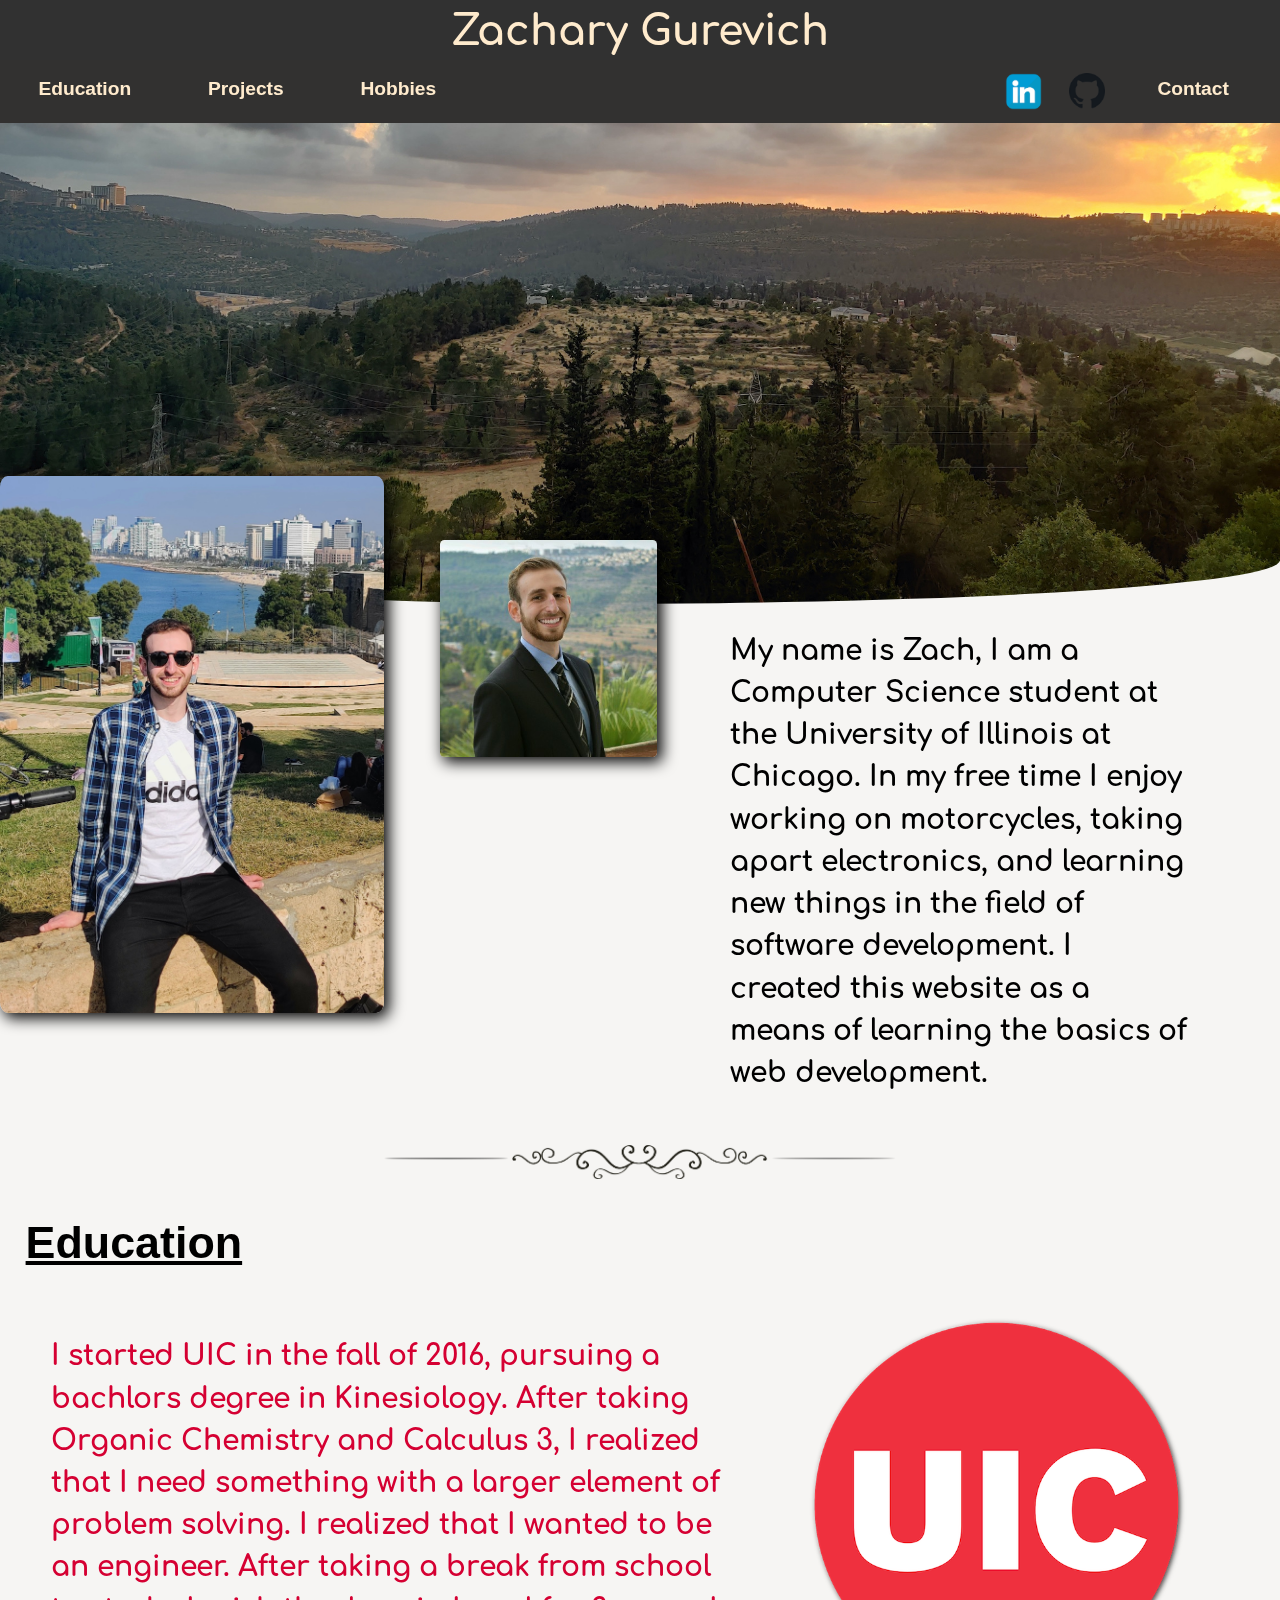
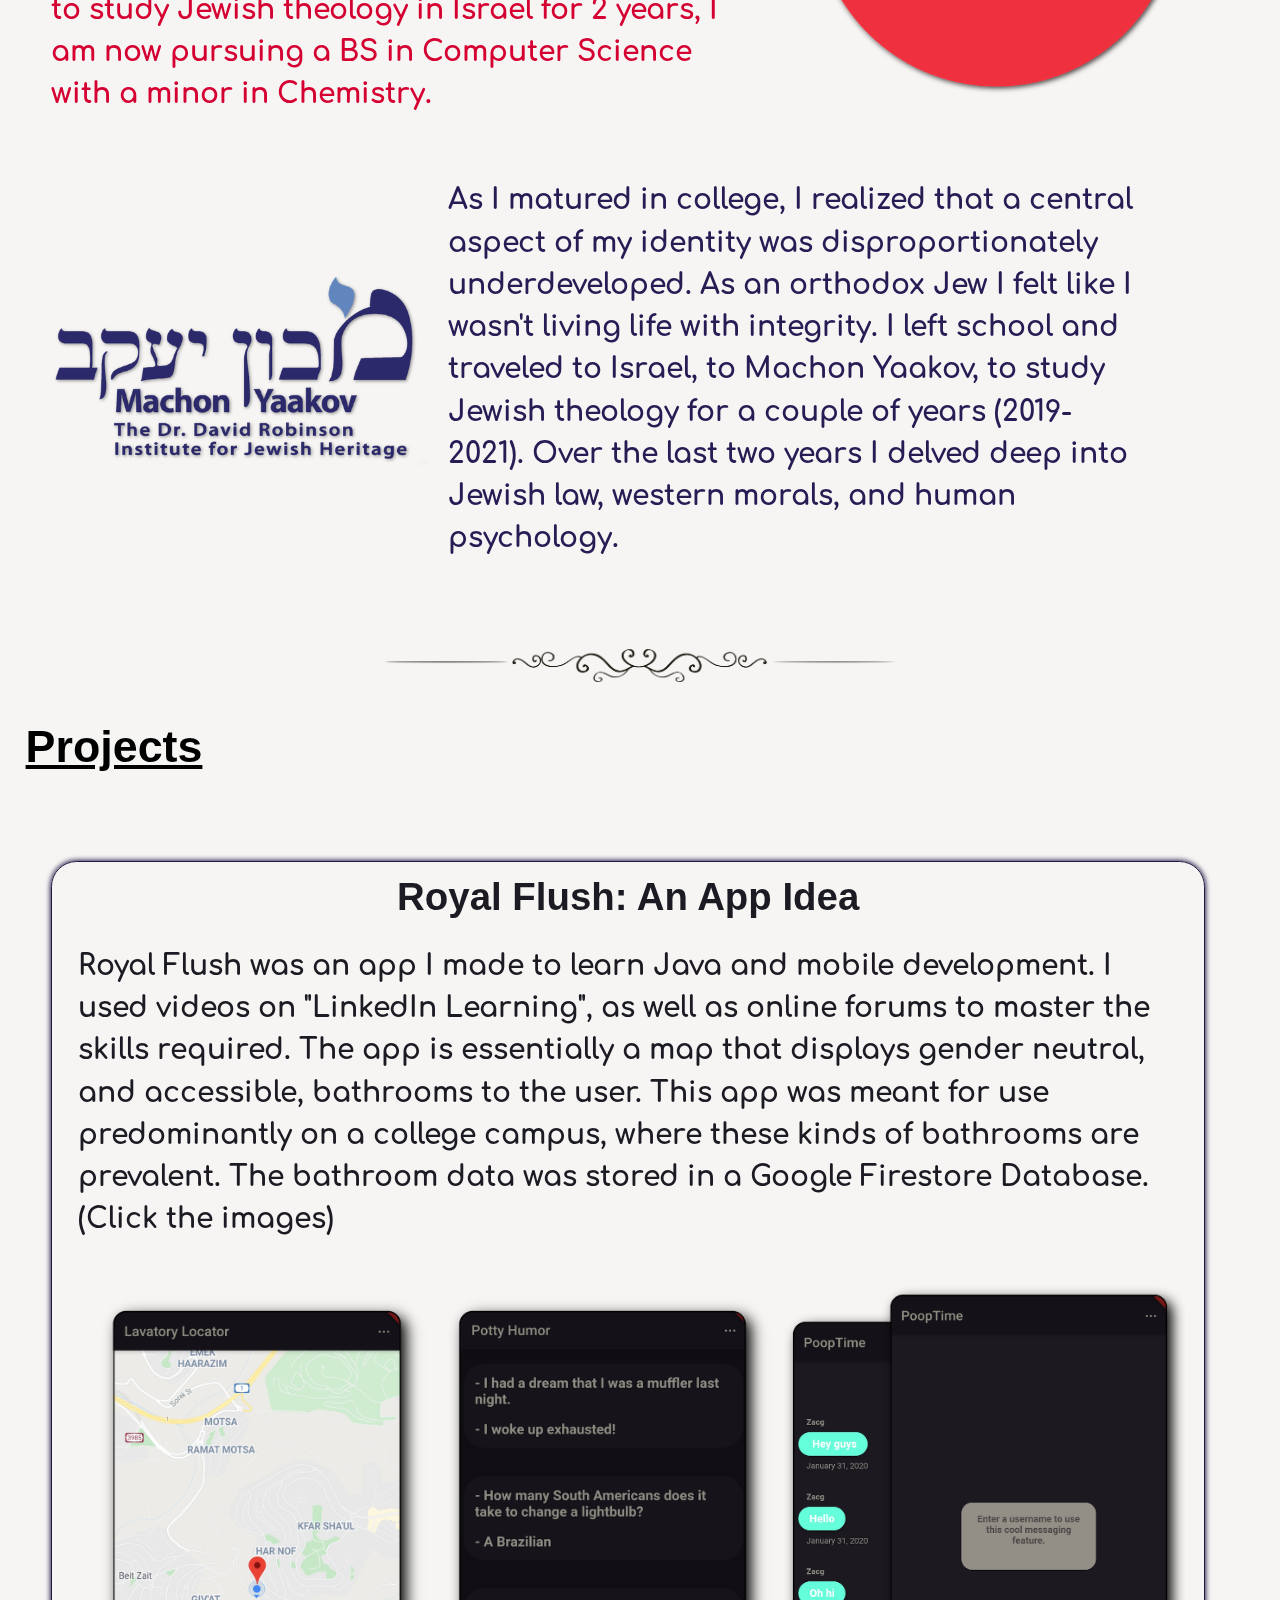
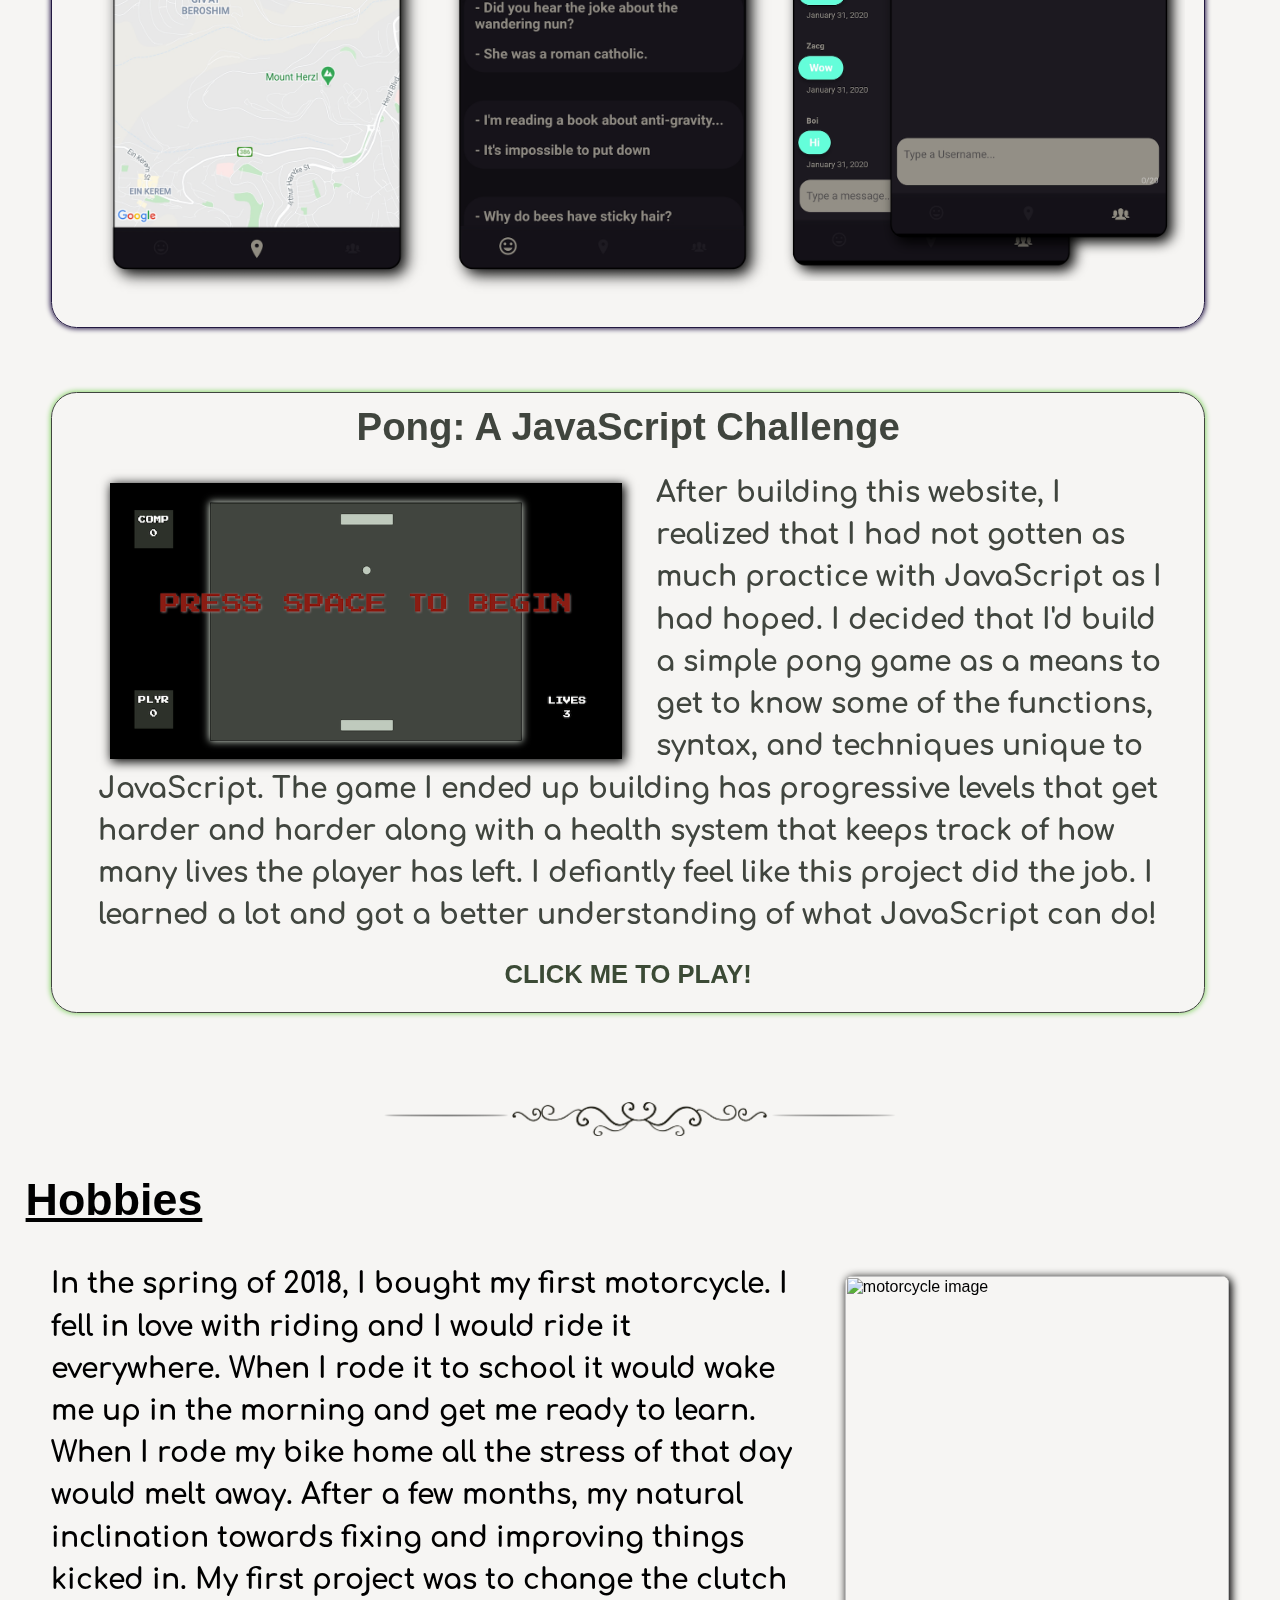
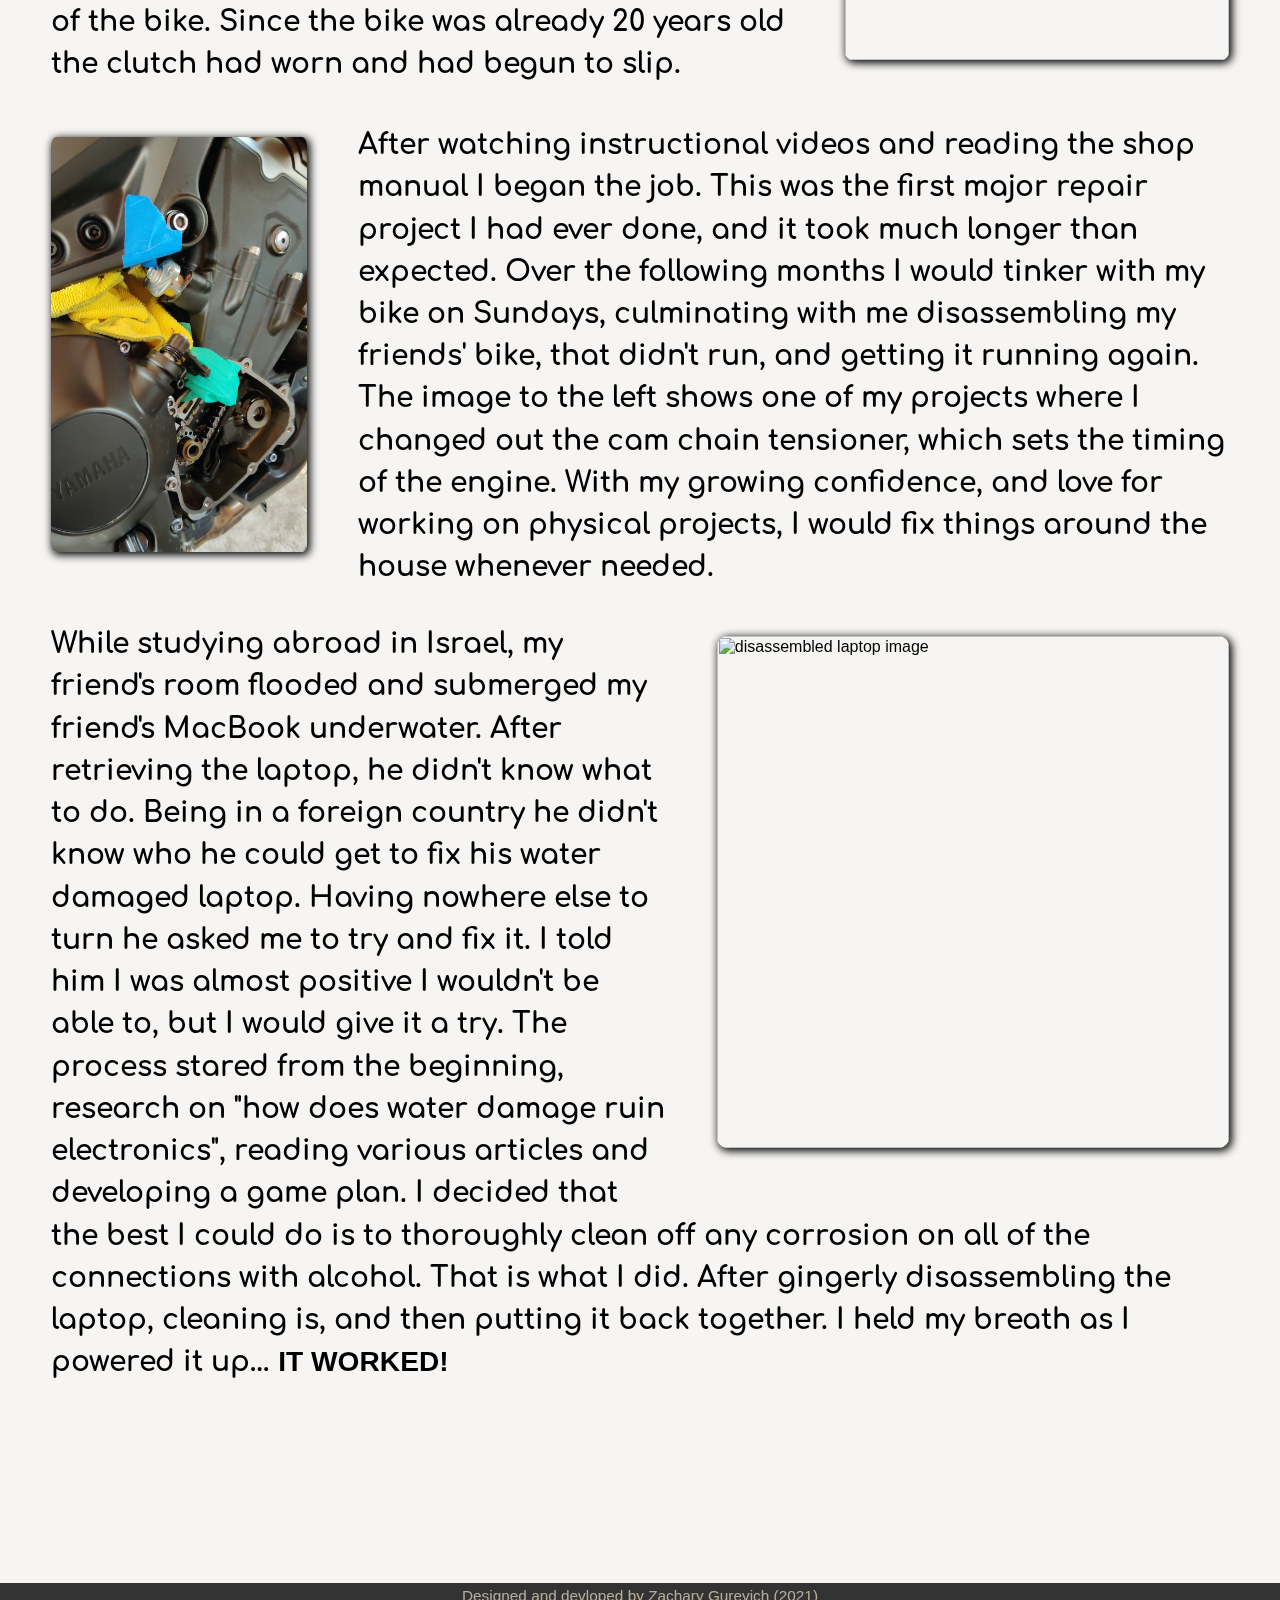
==== index.html @ 02ef7d73 "final clean up to improve loading performance" ====
<Head>

    <link rel="stylesheet" href="style.css">
    <meta charset="UTF-8">
    <meta http-equiv="X-UA-Compatible" content="IE=edge">
    <meta name="viewport" content="width=device-width, initial-scale=1, shrink-to-fit=no"> 
    <meta http-equiv="x-ua-compatible" content="ie=edge"> 
    
    <title>Zach's Profile</title>
    <link rel="shortcut icon" href="./logo.ico">
    
     
</Head>

<Body>
    <div id="load-screen">
   
    <img class="gif " id="img1" src="./Images/loading/flask-final.png" alt="">  
    <img class="gif hidden" id="img2" src="./Images/loading/wrench-final.png" alt="">
    <img class="gif hidden" id="img3" src="./Images/loading/computer-final.png" alt=""> 
    <img class="gif hidden" id="img4" src="./Images/loading/Java-final.png" alt="">

    </div>

    <script src="./begins-loading.js"></script> 
    

    <!--            Main Body       -->

      <!--            Navigation bar        -->
       
      <h1 class="title-name">  Zachary Gurevich</h1>

      <ul id="nav-options">
        <li class="navbtn" id="education"> <p> Education </p> </li>
        <li class="navbtn" id="projects"> <p> Projects </p> </li>
        <li class="navbtn" id="other"> <p> Hobbies </p> </li>

          
        <li class="navbtn" style="float: right; margin-right: 1%;" id="contact"> <p> Contact </p> </li>
        <li style="padding: 1.5vh 1vw 1vh 1vw; float: right; margin-right: 0.1%;"> 
            <a href="https://github.com/zacg1234" target="_blank">
                <img id="github-logo" src="./logos/github-logo.png" alt="Zach's GitHub profile"> 
            </a>
        </li>

        <li style="padding: 1.5vh 1vw 1vh 0.5vw ; float: right; margin-right: 0.1%;" >
            <a href="https://www.linkedin.com/in/zach-gurevich/" target="_blank">
                <img id="LinkedIn-logo" src="./logos/LinkedIn-Logo.png" alt="Zach's LinkedIn profile">
            </a>
        </li>
      </ul>


  <img id="nav-image" src="./Images/SunsetLightCropped.jpg" alt="a sunset in Israel">


    <main class="main">

        <!--            Inntroduction section       -->
        <img id= "intro-pic-1" src="./Images/TelAvivChill.jpg" alt="picture of zach">
        <img id= "intro-pic-2"  src="./Images/0.jpeg" alt="zach headshot">

        <div class="intro-text-container">
            <p>
                My name is Zach, I am a Computer Science student at the University of Illinois at Chicago. 
                In my free time I enjoy working on motorcycles, taking apart electronics, and learning new things in the field of software development.
                I created this website as a means of learning the basics of web development. 
            </p>
        </div>

        <img id="education-line" class="seperation-line" src="./logos/clipart610863.png" alt="section seperation line" loading="lazy">
        
        <!--            Education section       -->
            <h2 class="section-header" id="education-tag"> Education </h2>

                <!--            Education section content begins here      -->
           
            <div id="uic-container">

                <div class="uic-portion" id="uic-description" >
                        <p>
                            I started UIC in the fall of 2016, pursuing a bachlors degree in Kinesiology. 
                            After taking Organic Chemistry and Calculus 3, I realized that I need something with a larger element of problem solving. 
                            I realized that I wanted to be an engineer. After taking a break from school to study Jewish theology in Israel for 2 years, 
                            I am now pursuing a BS in Computer Science with a minor in Chemistry.
                        </p>
                </div>      
                
                <div class="uic-portion" id="uic-logo-container" >
                    <img id="uic-logo" src="./logos/UIC logo.png" alt="University of Illinois at Chicago logo" loading="lazy">
                </div>

            </div>

         
            <div class="MY-container">

                <div class="MY-portion" id="MY-logo-container" >
                    <img id="MY-Logo" src="./logos/Machonyaakovlogo.png" alt="Machon yaakov logo" loading="lazy">
                </div>

                <div class="MY-portion" id="MY-description" >
                        <p>
                            As I matured in college, I realized that a central aspect of my identity was disproportionately  underdeveloped.
                            As an orthodox Jew I felt like I wasn&#39;t living life with integrity. 
                            I left school and traveled to Israel, to Machon Yaakov, to study Jewish theology for a couple of years (2019-2021). 
                            Over the last two years I delved deep into Jewish law, western morals, and human psychology. 
                        </p>
                </div>      
    
            </div>

        <img id="project-line" class="seperation-line" src="./logos/clipart610863.png" alt="section seperation line" loading="lazy">

 <!--            Projects Section       -->
        <div class="projects-section">

            <h2 class="section-header" id="project-tag"> Projects</h2>
            
            <div id="RF-container">

                <h3 id="RF-title"> Royal Flush: An App Idea </h3>

                <div id="RFdescription"> 
                    <p> 
                        Royal Flush was an app I made to learn Java and mobile development. 
                        I used videos on &#34;LinkedIn Learning&#34;, as well as online forums to master the skills required.
                        The app is essentially a map that displays gender neutral, and accessible, bathrooms to the user. 
                        This app was meant for use predominantly on a college campus, where these kinds of bathrooms are prevalent. 
                        The bathroom data was stored in a Google Firestore Database. (Click the images) 
                    </p>
                </div>

                <div class="RF-images">

                    <div class="RFcard-holder" >
                        <div class="RFcard-Inner" >
                            <div class="RFfront-side" id="front-side1">
                                <img class="RF-image" src="./Royal Flush/RF1.png" alt="Lavatory Locator screen" loading="lazy">
                            </div>
                            <div class="RFback-side" id="back-side1">
                                <p> This screen would display the map, 
                                    the user could then click on a marker and it would display a short description of the bathroom. 
                                    The user could then press the navigation button and get directions in google maps.
                                </p>
                            </div>
                        </div >
                    </div>

                    <div class="RFcard-holder" >
                        <div class="RFcard-Inner" >
                            <div class="RFfront-side" id="front-side2">
                                <img class="RF-image" id="RFimage2" src="./Royal Flush/RF2.png" alt="" loading="lazy">
                            </div>
                            <div class="RFback-side" id="back-side2" > 
                                <p> Once the user was safe and sound in the bathroom, 
                                    they could then enjoy this jokes screen. 
                                    This screen would display 20 random new jokes upon reload of the app.
                                </p>
                            </div>
                        </div>
                    </div>

                    <div class="RFcard-holder" >
                        <div class="RFcard-Inner" >
                            <div class="RFfront-side" id="front-side3">
                                <img id= "RF-joined3-4" src="./Royal Flush/RFlayered3-4.png" alt="" loading="lazy">
                            </div>
                            <div class="RFback-side" id="back-side3"> 
                                <p> This screen allows a user to send anonymous messages to other users within 2 miles of their location. 
                                    I thought that It would be very cool to give students on campus a public announcement board, 
                                    of sorts, which can only be used while in range.
                                </p>
                            </div>
                        </div>
                    </div>

                </div>

            </div>

            <div id="PG_container">
                <h3 id="PG_title"> Pong: A JavaScript Challenge</h3>
                <img id="PG_image" src="./Images/Pong_Game_sc.png" alt="a screenshot of the pong game">
                <p id="PG_description">
                    After building this website, I realized that I had not gotten as much practice with JavaScript as I had hoped. 
                    I decided that I&#39;d build a simple pong game as a means to get to know some of the functions, syntax, and techniques unique to JavaScript.
                    The game I ended up building has progressive levels that get harder and harder along with a health system that keeps track of how many lives the player has left. 
                    I defiantly feel like this project did the job. I learned a lot and got a better understanding of what JavaScript can do!
                </p>
                <a id="PG_link" href="https://zacg1234.github.io/Pong_Game/" target="_blank" rel="noopener noreferrer"> <b>CLICK ME TO PLAY!</b> </a>

            </div>

        </div>

        <!--            Other section       -->

        <img id="hobbies-line" class="seperation-line" src="./logos/clipart610863.png" alt="section seperation line" loading="lazy">


        <div class="hobbies-section">
            <h2 class="section-header" id="hobbies-tag"> Hobbies </h2>
            
            <section class="h-portion" style="height: 32vw;">
                <img class="motorcycle-img" src="./Images/’93 Nighthawk.png" alt="motorcycle image">
                <p class="motorcycle-text">
                    In the spring of 2018, I bought my first motorcycle. I fell in love with riding and I would ride it everywhere. 
                    When I rode it to school it would wake me up in the morning and get me ready to learn. 
                    When I rode my bike home all the stress of that day would melt away. 
                    After a few months, my natural inclination towards fixing and improving things kicked in.
                    My first project was to change the clutch of the bike. Since the bike was already 20 years old the clutch had worn and had begun to slip.
                </p>
            </section>

            <section class="h-portion">
                <img class="engine-img" src="./Images/Cam chain.png" alt="motorcycle engine image">
                <p class="engine-text">
                    After watching instructional videos and reading the shop manual I began the job. This was the first major repair project I had ever done, 
                    and it took much longer than expected. Over the following months I would tinker with my bike on Sundays, 
                    culminating with me disassembling my friends&#39; bike, that didn&#39;t run, and getting it running again. 
                    The image to the left shows one of my projects where I changed out the cam chain tensioner, which sets the timing of the engine.
                    With my growing confidence, and love for working on physical projects, I would fix things around the house whenever needed.
                </p>
            </section>

            <section class="h-portion">
                <img class="macbook-img" src="./Images/Motherboard.png" alt="disassembled laptop image">
                <p class="macbook-text">
                    While studying abroad in Israel, my friend&#39;s room flooded and submerged my friend&#39;s MacBook underwater.  
                    After retrieving the laptop, he didn&#39;t know what to do. Being in a foreign country he didn&#39;t know who he could get to fix his water damaged laptop. 
                    Having nowhere else to turn he asked me to try and fix it. I told him I was almost positive I wouldn&#39;t be able to, but I would give it a try. 
                    The process stared from the beginning, research on &#34;how does water damage ruin electronics&#34;, reading various articles and developing a game plan. 
                    I decided that the best I could do is to thoroughly clean off any corrosion on all of the connections with alcohol. That is what I did. 
                    After gingerly disassembling the laptop, cleaning is, and then putting it back together. I held my breath as I powered it up&#8230; <b> IT WORKED! 
                </p>
            </section>

        </div>
    </main>
   
    
</Body>

<footer>
    <p> Designed and devloped by Zachary Gurevich (2021)</p>
</footer>

<script src="script.js"></script>
---- style.css ----
/*@import url('./Fonts/comfortaa-v30-latin-ext_latin');



/* General Rules */
html {
    overscroll-behavior: contain;
    scroll-behavior: smooth;
    background-color:rgba(0, 0, 0, 0.805);
     /* #f6f5f3; */
}
body{
    background-color: #f6f5f3;;
}
*{
    margin: 0;
    font-family: Arial, Helvetica, sans-serif;
    background-color: none;
}

@font-face {
    font-family: 'Comfortaa'; 
    src: url('./Fonts/Comfortaa/Comfortaa-VariableFont_wght.ttf'); 
}  
 

/*              Load Screen             */
.hidden{
    opacity: 0;
}
.gif{
    position: fixed;
    top: 35%;
    left: 42%;
    z-index: 1030;
    width: 15%;
}
#load-screen{
    background-color: rgb(27, 26, 25);
    position: fixed;
    height: 120%;
    width: 103%;
    z-index: 1005;
    transition: opacity 1.5s ease-in-out;
}

#github-logo{
    height: 4vw;
}
#LinkedIn-logo{
    height: 4.1vw;
}

@media (max-width: 800px) {
    #github-logo{
        height: 3vw;
        padding: 0 1vw 0 2vw
    }
    #LinkedIn-logo{
        height: 3.1vw;
        padding: 0 1vw 0 0.5vw
    }
}

@media (min-width: 800px) {
    #github-logo{
        height: 4vh;
    }
    #LinkedIn-logo{
        height: 4.1vh;
    }
}




.seperation-line{
    display: block;
    margin: 7vw auto 3vw auto;
    width: 40vw;
}
#education-line{
    margin-top: 10vw;
}

    .title-name {
        background-color: rgba(0, 0, 0, 0.8);
        /* background-image: linear-gradient(to bottom,rgb(246, 245, 243), rgba(51,51,51,1) 5%); */
        text-align: center;
        color: blanchedalmond;
        font-family: 'Comfortaa';
        font-weight: 900;
        font-size: clamp(20px,3.2vw,300px);
        width: 100%;
        padding: 1vh 0 0.5vh 0;
    }

    #nav-options{
        -webkit-backdrop-filter: saturate(200%) blur(10px);
        backdrop-filter: saturate(200%) blur(10px);
        background-color: rgba(0, 0, 0, 0.8); 
        position: sticky;
        top: 0;
        width: 100%;
        list-style-type: none;
        margin: 0;
        padding: 0;
        overflow: hidden;
        z-index: 1000;
    }

        #nav-options li {
            float: left;
            padding: 2vh 3vw 2vh 3vw;
            background-color: transparent;
            text-align: center;
            /* width: calc(6% + 3vh); */
            text-decoration: none;
            font-family: Arial, Helvetica, sans-serif;
            z-index: 100;
            cursor: pointer;
            
        }

        #nav-options li:hover p{
            transition: color 0.1s ease-in-out;
            color: rgb(246, 245, 243);            
        }

            #nav-options li p{
                color: blanchedalmond;
                text-align: center;
                font-weight: bold;
                z-index: 100;
                font-size: clamp(10px,1.5vw,300px);
              
                
            }


#nav-image{
    display: block;
    width: 100%;
    z-index: 1;
    margin-bottom: -10%;
    
    border-bottom-left-radius: 50% 14%;
    border-bottom-right-radius: 60% 10%;
}



/*  Main */


/* Intro Section */

#intro-pic-1{
    box-shadow: 4px 4px 15px 1px black;
    width: 30%;
    z-index: 2;
    margin-right: 4%;
    border-radius: 2%;
}

#intro-pic-2{
    margin-bottom: 20%;
    width: 17%;
    z-index: 2;
    border-radius: 2%;
    box-shadow: 4px 4px 15px 1px black;
}

.intro-text-container{
    position: relative;
    float: right;
    max-width: 40%;
    margin: 10% 5vw 0 0;
    z-index: 2;
}

    .intro-text-container p {
        font-family: 'Comfortaa' ;
        font-weight: bolder;
        font-size: 2.2vw;
        text-align: left;
        line-height: 150%;
        padding: 5%;
        color: black;
        z-index: 2;
        
    }



/* General Section Styling */

.section-header{
    font-size: 3.5vw;
    margin: 0 0 3vw 2vw ;
    color: black;
    text-decoration: underline;
}


/* UIC Education Section */

#uic-container{
    margin: 0vw 4vw 2vw 4vw;  
}
    .uic-portion{
        display: inline-block; 
    }

        #uic-logo-container{
            width: 31vw;
        }
            .uic-portion img{
                    width: 100%;
                    float: right; 
                    vertical-align: middle;  
            }

        #uic-description {
            margin-right: 4vw;
            border-color:black;
            width: 54vw;
            
        }
            #uic-description p {
                font-size: 2.2vw;
                font-family: 'Comfortaa';
                font-weight: 900;
                line-height: 150%;
                color: rgb(213, 0, 50);
            }


/* Machon Yaakov Education Section */


.MY-container{
    display: table;
    margin: 5vw 4vw 2vw 4vw;   
}

.MY-portion{
    display: table-cell;  
    vertical-align: middle; 
    border-spacing: 4vw;
}

    #MY-logo-container{
        width: 31vw;
    }
        .MY-portion img{
            width: 100%;
            float: left;
        }

    #MY-description {
        margin-left: 4vw;
        width: 54vw ;
    }
        #MY-description p {
            color: black;
            font-size: 2.2vw;
            font-family: 'Comfortaa';
            font-weight: 900;
            line-height: 150%;
            text-align: left;
            color: rgb(40, 28, 85);
        }



/* Projects Section */

#RF-container{
    border: thin solid rgb(34, 24, 65);
    border-radius: 2vw;
    margin: 7vw 4vw 0 4vw;
    box-shadow: 0px 0px 5px 1px rgb(48, 35, 80);
    perspective: 1000px;
    width: 90vw;
}

    #RF-container h3{
        margin: 1vw 0 0 0 ;
        color: rgb(28, 26, 34);
        text-align: center;
        font-size: 3vw;
        font-weight: 900;
        
        
    }

    #RFdescription{
            margin: 2vw 2vw 2vw 2vw;
            width: 86vw;
    }
        #RFdescription p{
            font-size: 2.2vw;
            font-family: 'Comfortaa';
            font-weight: 900;
            line-height: 150%;
            text-align: left;
            color: rgb(28, 26, 34);
            
        }

    .RF-images{
        display: table;
        table-layout: auto;
        width: 83vw;
        padding: 1vw 0 4vw 2.5vw;

    }

    .RFcard-holder{
        display: inline-table;
        width: 27vw;
        perspective: 1000px;
        cursor: pointer;
    }

        .RFcard-holder:hover .RFcard-Inner{
            transform: rotateY(180deg);
        }

        .RFcard-Inner{
            width: 100%;
            transition: 0.4s;
            transform-style: preserve-3d;
            text-align: center;
        }

        .RFfront-side{
            width: 100%;
            position: absolute;
            -webkit-backface-visibility: hidden; /* Safari */
            backface-visibility: hidden;
            min-width: 27vw;
        }
            .RF-image{
                width: 100%;
            }


        #front-side3{
            width: 32vw;
        }
            #RF-joined3-4{
                width: 100%;
            }
        
        .RFback-side{
            text-align: left;
            display: inline-table;
            transform: rotateY(180deg);
            width: 80%;
            height: 41vw;
            -webkit-backface-visibility: hidden; 
            backface-visibility: hidden; 
            min-width: 80%;
            padding: 7% 7% 7% 7%;
            margin: 7% 0 0 0;
            background-color: rgb(28, 26, 34);
            color:rgb(146, 143, 134);
            border-radius: 1vw;
            box-shadow: 3px 3px 10px 1px black;
        }

        /* #back-side1{
            padding-bottom: 48%;
        }
        #back-side2{
            padding-bottom: 75%;
        }
        #back-side3{
            padding-bottom: 31%;
        }
 */
        .RFback-side p {
            font-size: 1.9vw;
            font-family: 'Comfortaa';
            font-weight: 900;
            line-height: 130%;
            
        }
        
    #PG_container{
    border: thin solid rgb(64, 69, 62);
    border-radius: 2vw;
    margin: 5vw 4vw 0 4vw;
    box-shadow: 0px 0px 5px 1px rgb(143, 215, 114);
    perspective: 1000px;
    width: 90vw;
    }
        #PG_container h3{
            margin: 1% 0 0 0 ;
            color: rgb(64, 69, 62);
            text-align: center;
            font-size: 3vw;
            font-weight: 900;
            
        }
        #PG_container p{
            margin: 2% 3% 0 4%;
            width: 93%;
            font-size: 2.2vw;
            font-family: 'Comfortaa';
            font-weight: 900;
            line-height: 150%;
            text-align: left;
            color: rgb(64, 69, 62);
            
        }
        #PG_container img{
            float: left;
            margin: 3% 3% 0 5%;
            width: 40vw;
            box-shadow: 2px 2px 10px 1px black;
        }
        #PG_container a{
            display: inline-block;
            width: 100%;
            margin: 2% 0 2% 0;
            font-size: 2vw;
            font-family: 'Comfortaa';
            font-weight: 900;
            text-align: center;
            color: rgb(59, 74, 53);
            text-decoration: none;
        }






/* Hobbies section */

.h-portion{
    margin: 1vw 0 4vw 0 ;
    padding: 0;
    height: 35vw;
}
    #moto-section{
        margin-bottom: 0%;
    }

    .hobbies-section section p{
        color: black;
        margin: 0 4vw 0% 4vw;
        font-size: 2.2vw;
        font-family: 'Comfortaa';
        font-weight: bold;
        line-height: 150%;
        text-align: left;
        
    }

    .hobbies-section section img{
        box-shadow: 2px 2px 8px 0.5px black;
        border-radius: 2%;
        margin: 1% 4% 2% 4%;
    }

.motorcycle-img{
    width: 30vw;
    float: right;
}

.engine-img{
    width: 20vw;
    float: left;
}
.macbook-img{
    width: 40vw;
    float: right;
}
.macbook-text{
    padding: 0 0 0 0;
}


footer{
    display: table;
    margin: 40vw 0 0 0;
    background-color:rgb(51, 51, 51);
    height: 2vw;
    width: 100%;
}
footer p {
    display: table-cell;
    color:rgba(236, 223, 198, 0.7);
    vertical-align: middle;
    text-align: center;
    font-family: 'Franklin Gothic Medium', 'Arial Narrow', Arial, sans-serif;
    font-size: clamp(8px,1.2vw,3000px);
    font-weight: lighter;
}
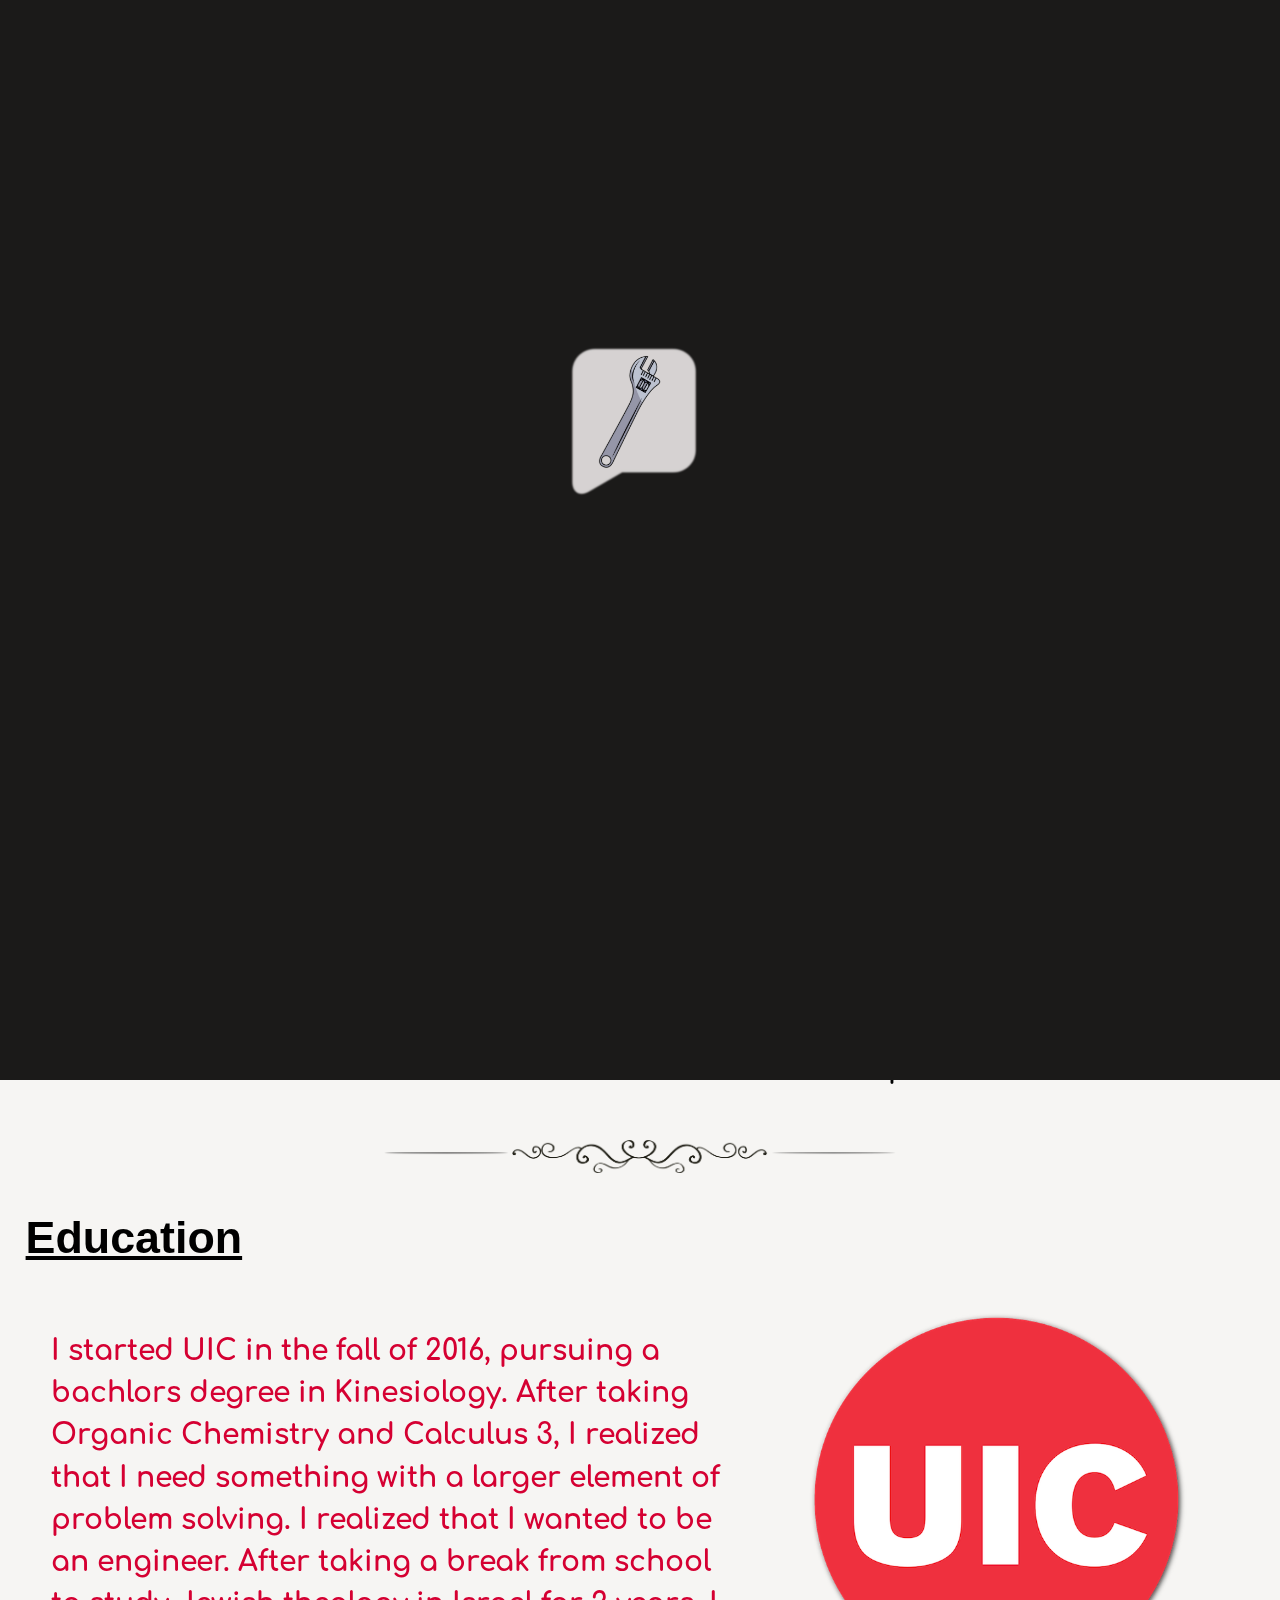
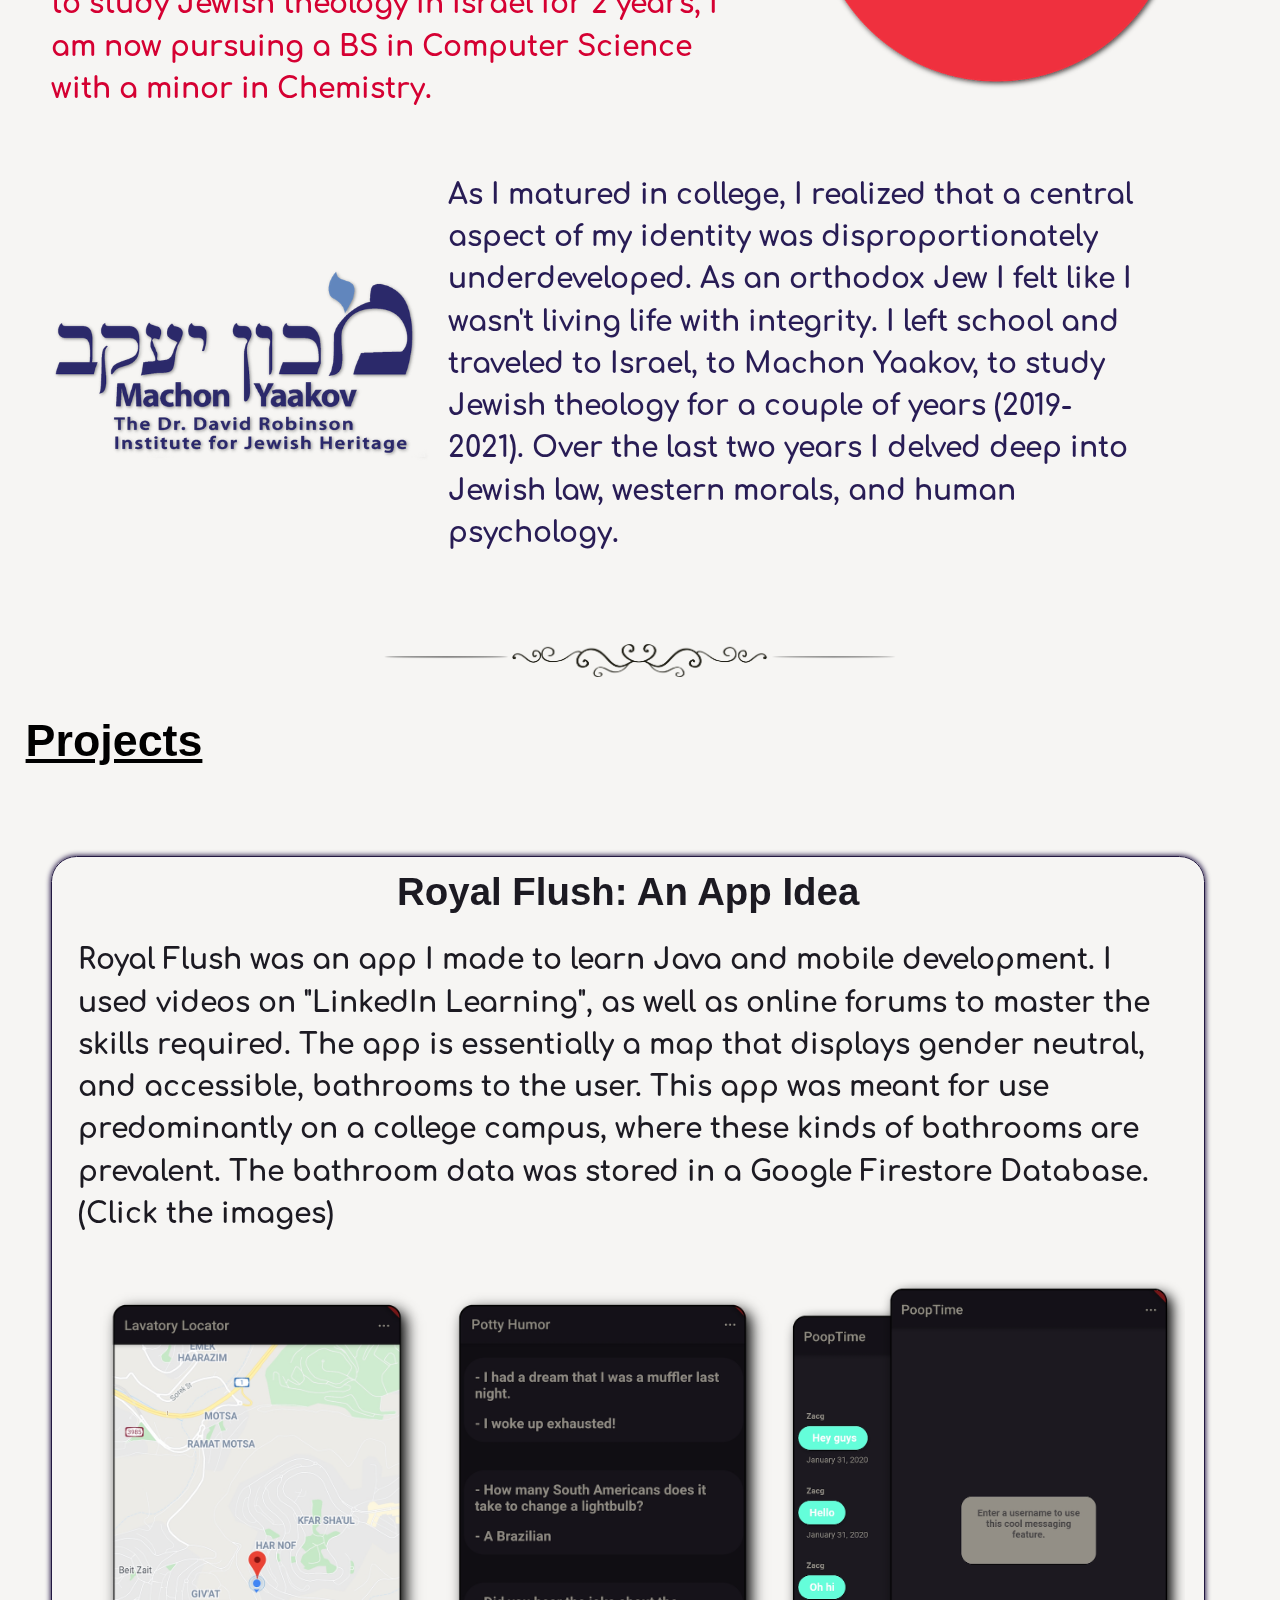
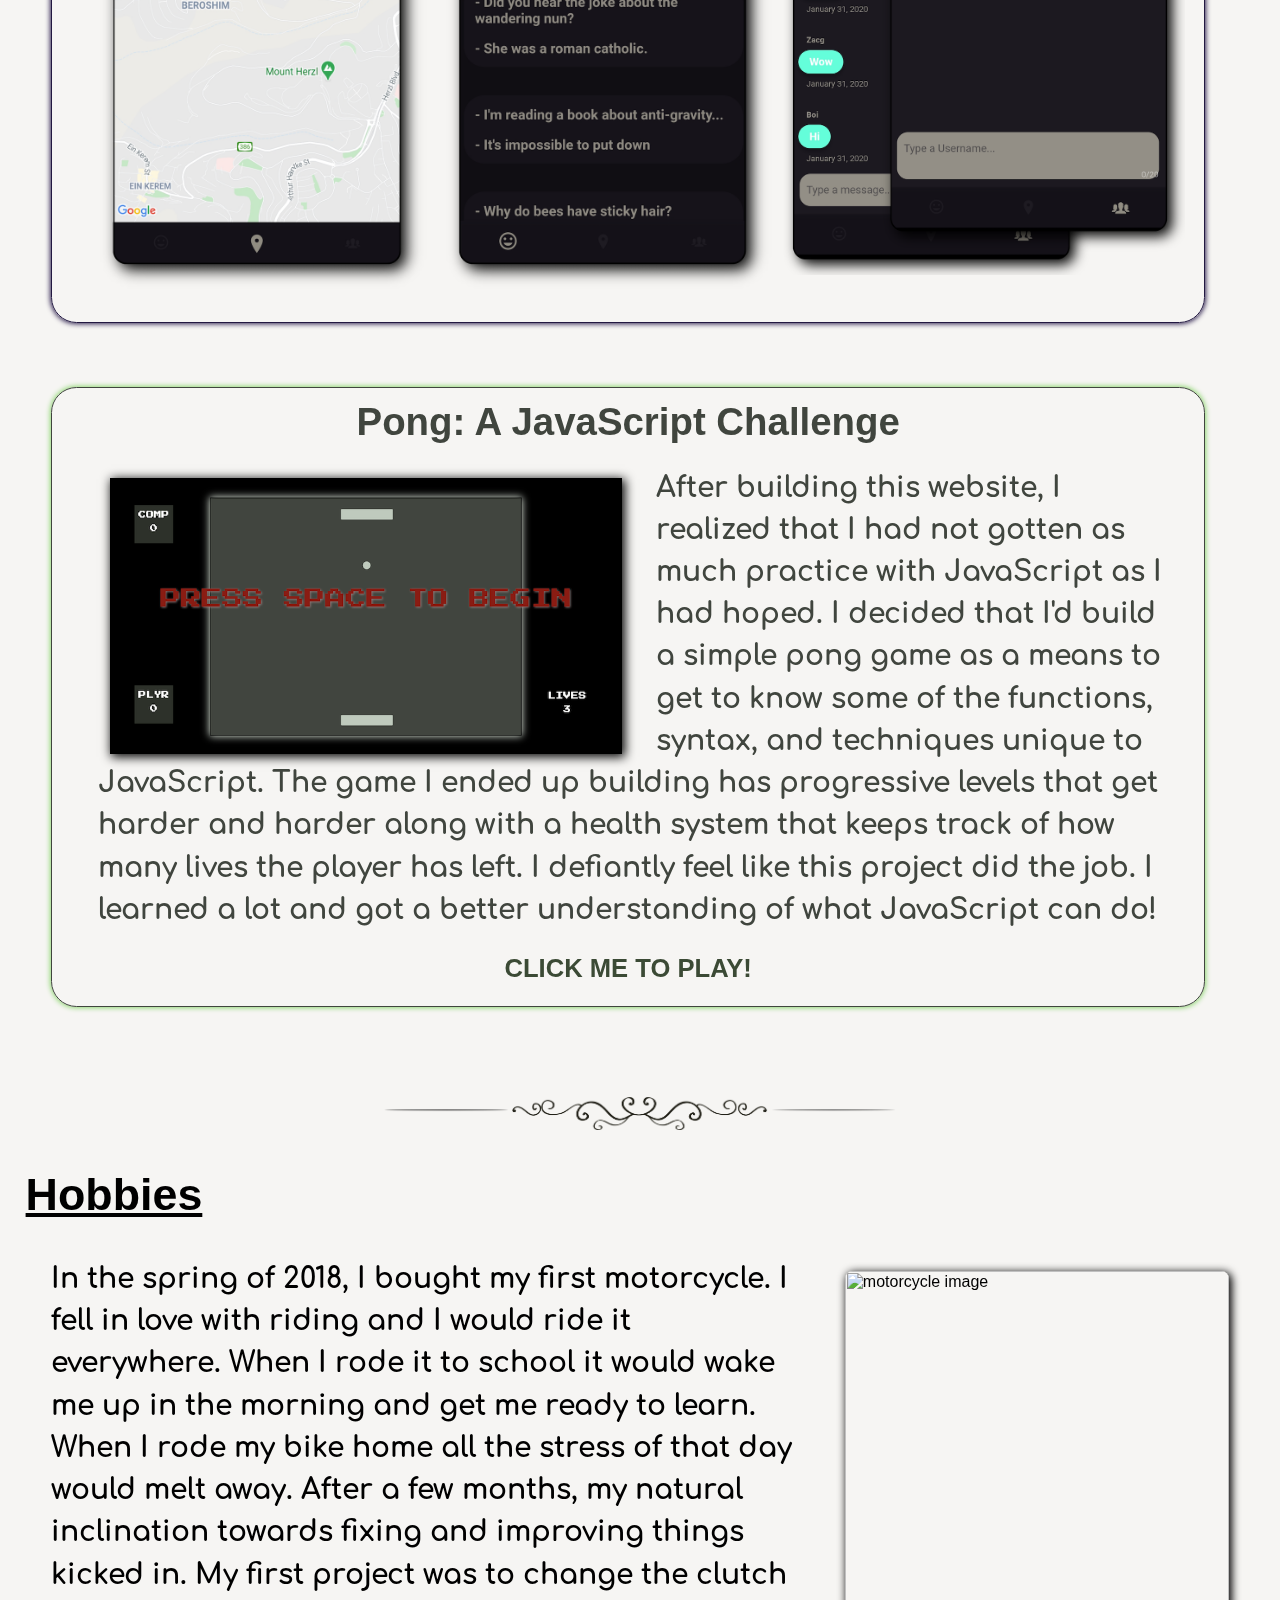
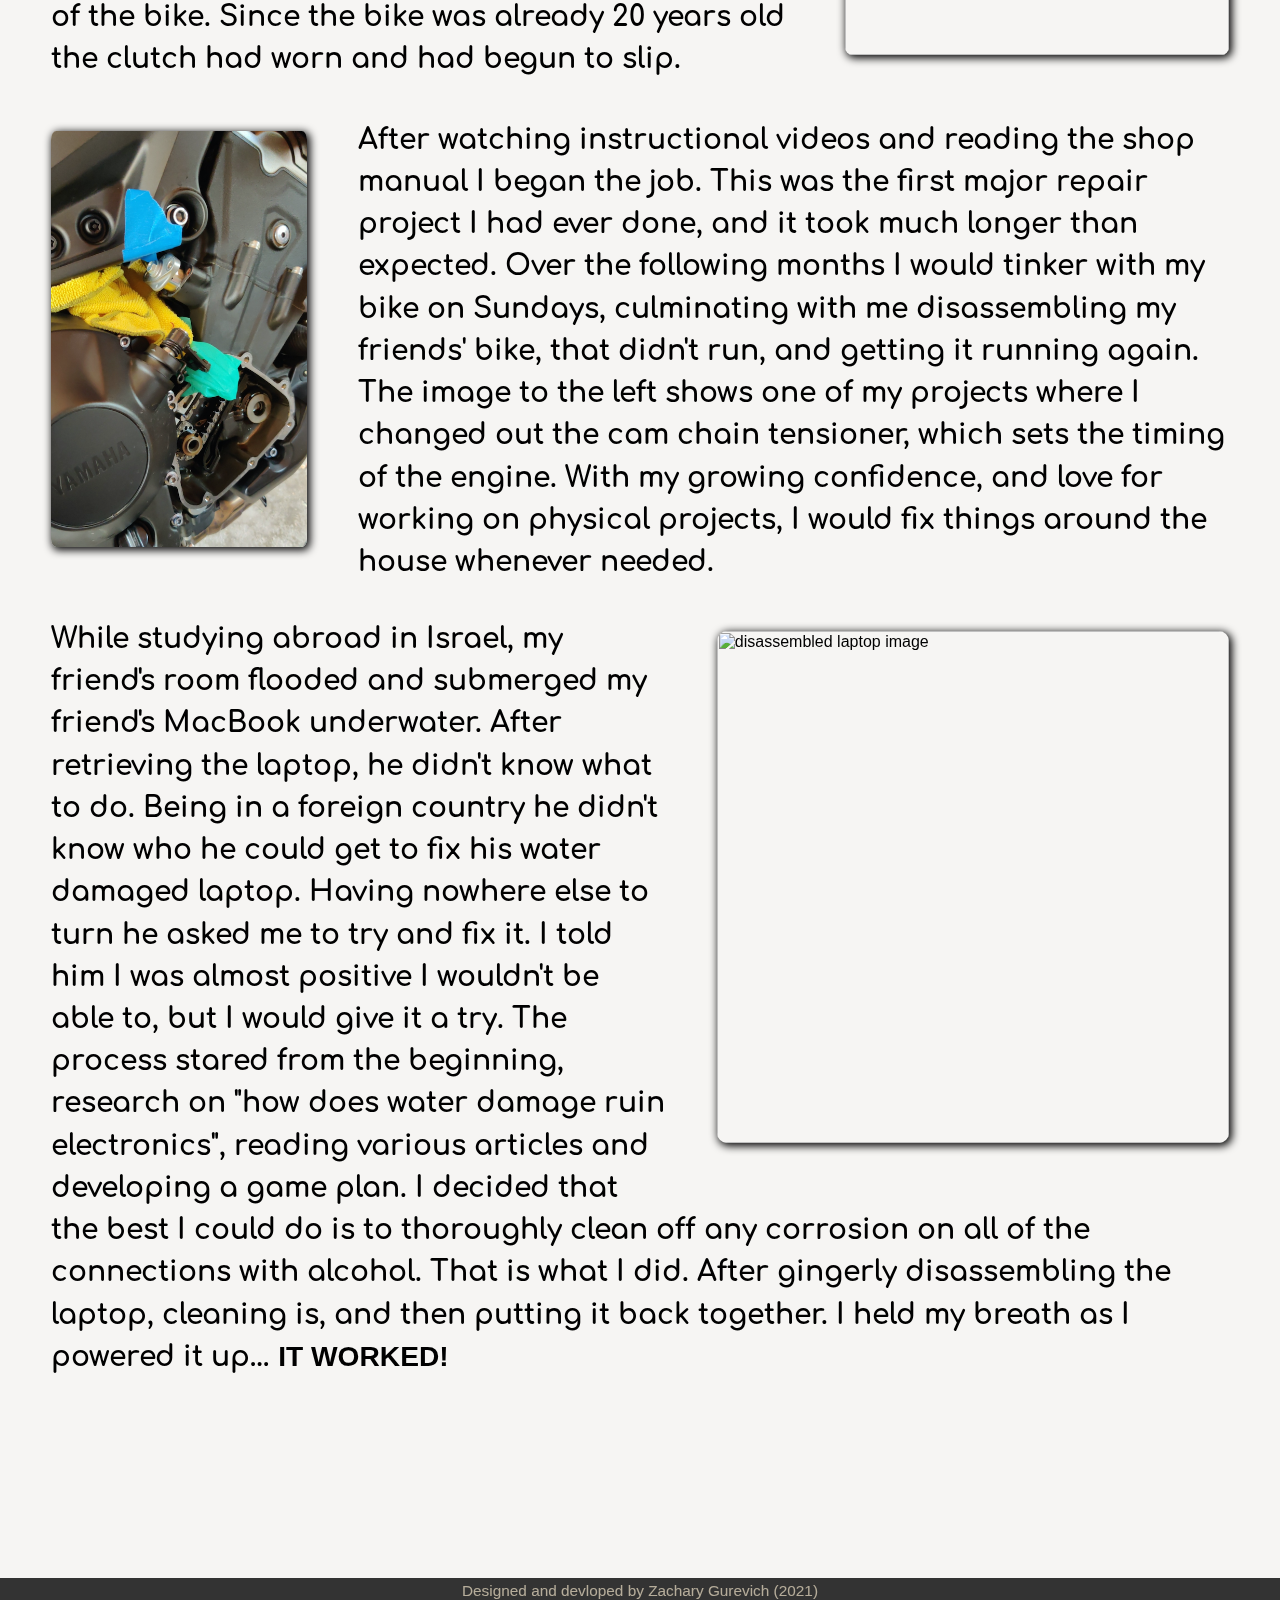
==== commit f1822470: "adds social media links; incorperatres load screen optimization" ====
--- a/index.html
+++ b/index.html
@@ -6,7 +6,7 @@
     <meta name="viewport" content="width=device-width, initial-scale=1, shrink-to-fit=no"> 
     <meta http-equiv="x-ua-compatible" content="ie=edge"> 
     
-    <title>Zach's Profile</title>
+    <title> Zach's Profile</title>
     <link rel="shortcut icon" href="./logo.ico">
     
      
@@ -36,17 +36,18 @@
         <li class="navbtn" id="projects"> <p> Projects </p> </li>
         <li class="navbtn" id="other"> <p> Hobbies </p> </li>
 
-          
         <li class="navbtn" style="float: right; margin-right: 1%;" id="contact"> <p> Contact </p> </li>
-        <li style="padding: 1.5vh 1vw 1vh 1vw; float: right; margin-right: 0.1%;"> 
+
+
+        <li class="SMbtn" style="padding: 1.5vh 1vw 1vh 1vw; float: right; margin-right: 0.1%;"> 
             <a href="https://github.com/zacg1234" target="_blank">
-                <img id="github-logo" src="./logos/github-logo.png" alt="Zach's GitHub profile"> 
+                <img class="SM-Logo" src="./logos/github-logo.png" alt="Zach's GitHub profile"> 
             </a>
         </li>
 
-        <li style="padding: 1.5vh 1vw 1vh 0.5vw ; float: right; margin-right: 0.1%;" >
+        <li class="SMbtn" style="padding: 1.5vh 1vw 1vh 0.5vw ; float: right; margin-right: 0.1%;" >
             <a href="https://www.linkedin.com/in/zach-gurevich/" target="_blank">
-                <img id="LinkedIn-logo" src="./logos/LinkedIn-Logo.png" alt="Zach's LinkedIn profile">
+                <img class="SM-Logo" src="./logos/LinkedIn-Logo.png" alt="Zach's LinkedIn profile">
             </a>
         </li>
       </ul>
@@ -111,6 +112,9 @@
     
             </div>
 
+            <script src="end-loading.js"></script>
+
+
         <img id="project-line" class="seperation-line" src="./logos/clipart610863.png" alt="section seperation line" loading="lazy">
 
  <!--            Projects Section       -->
--- a/style.css
+++ b/style.css
@@ -45,32 +45,29 @@
     transition: opacity 1.5s ease-in-out;
 }
 
-#github-logo{
-    height: 4vw;
-}
-#LinkedIn-logo{
-    height: 4.1vw;
-}
-
-@media (max-width: 800px) {
-    #github-logo{
-        height: 3vw;
-        padding: 0 1vw 0 2vw
-    }
-    #LinkedIn-logo{
-        height: 3.1vw;
-        padding: 0 1vw 0 0.5vw
-    }
-}
-
-@media (min-width: 800px) {
-    #github-logo{
-        height: 4vh;
-    }
-    #LinkedIn-logo{
-        height: 4.1vh;
-    }
-}
+
+
+.SMbtn{
+    height: 2vw;
+}
+
+.SM-Logo{
+    height: 100%;
+    background-color: blanchedalmond;
+    
+}
+.SM-Logo:hover {
+    transition: background-color 0.1s ease-in-out;
+    background-color: rgb(246, 245, 243);     
+}
+
+@media (max-width: 1000px) {
+    .SMbtn{
+        height: 3vh;
+        padding: 0 3vw 0 3vw;
+    }
+}
+
 
 
 
@@ -86,7 +83,6 @@
 
     .title-name {
         background-color: rgba(0, 0, 0, 0.8);
-        /* background-image: linear-gradient(to bottom,rgb(246, 245, 243), rgba(51,51,51,1) 5%); */
         text-align: center;
         color: blanchedalmond;
         font-family: 'Comfortaa';
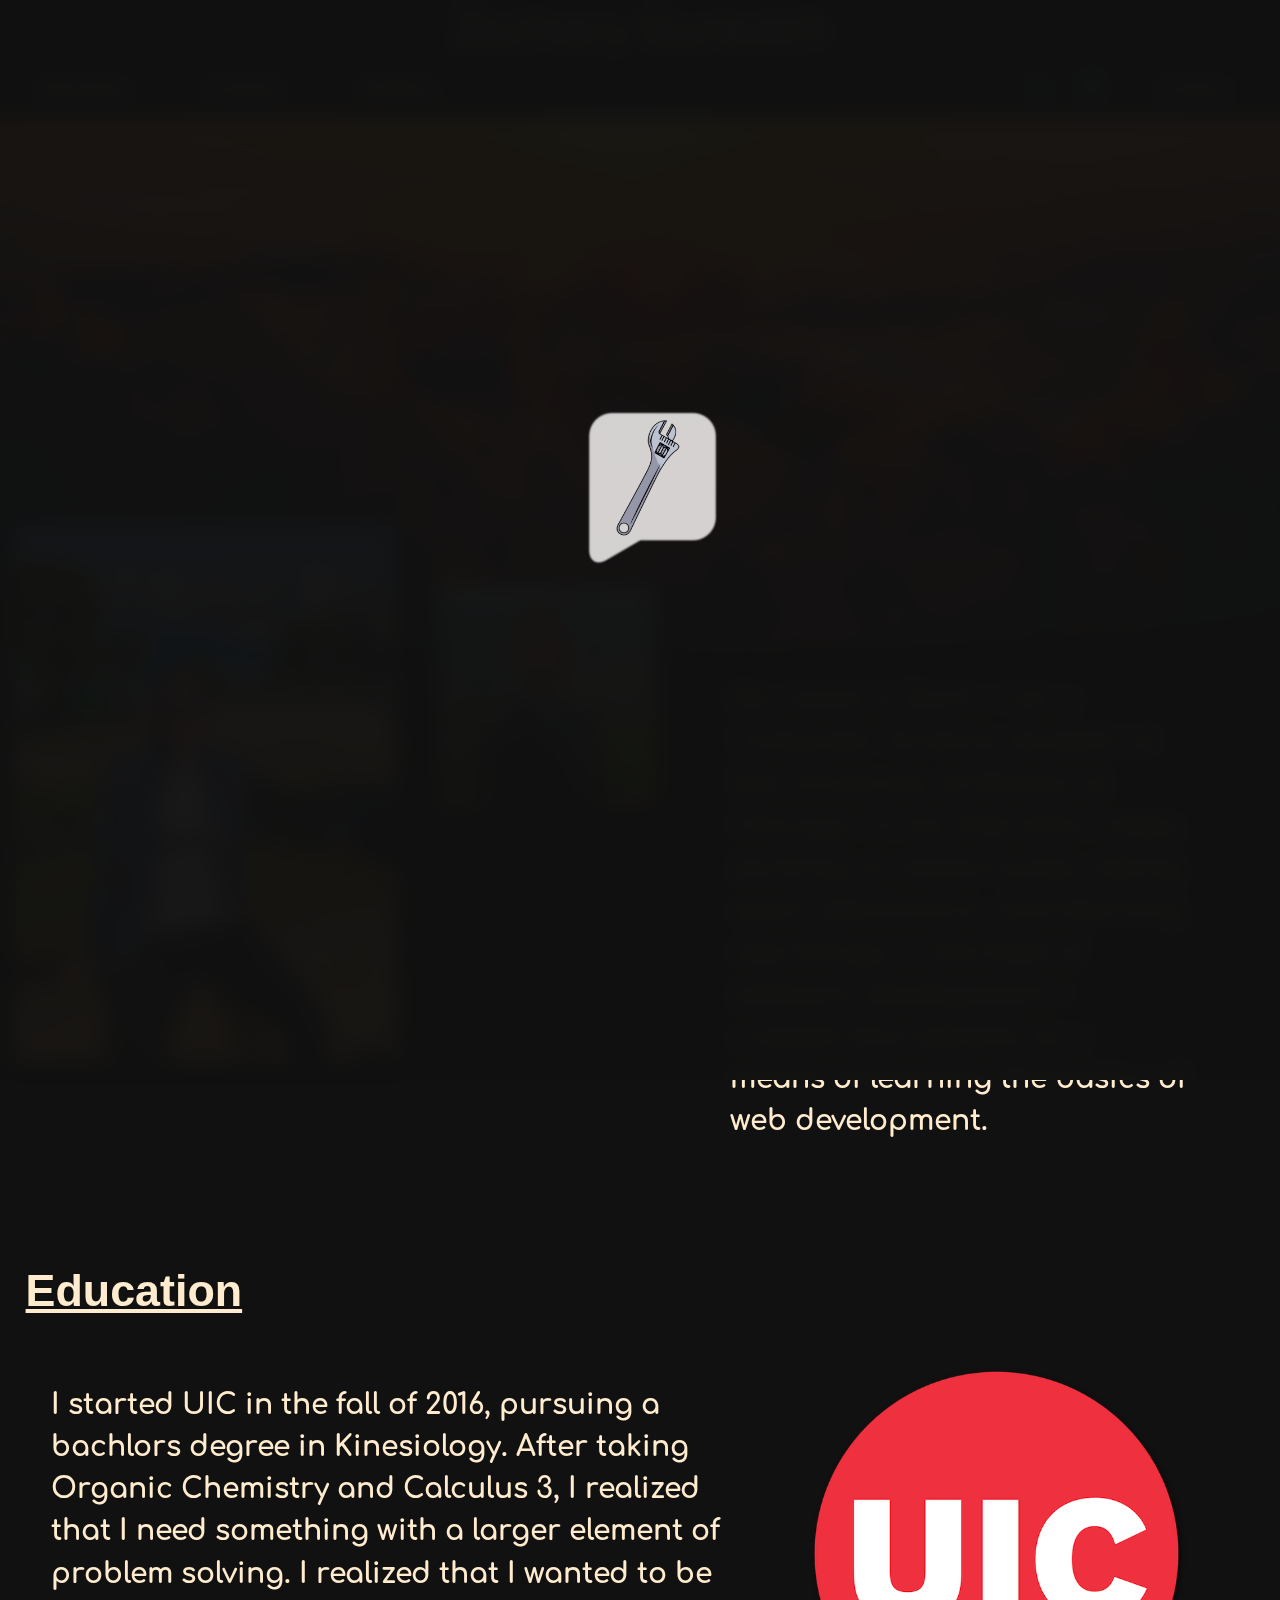
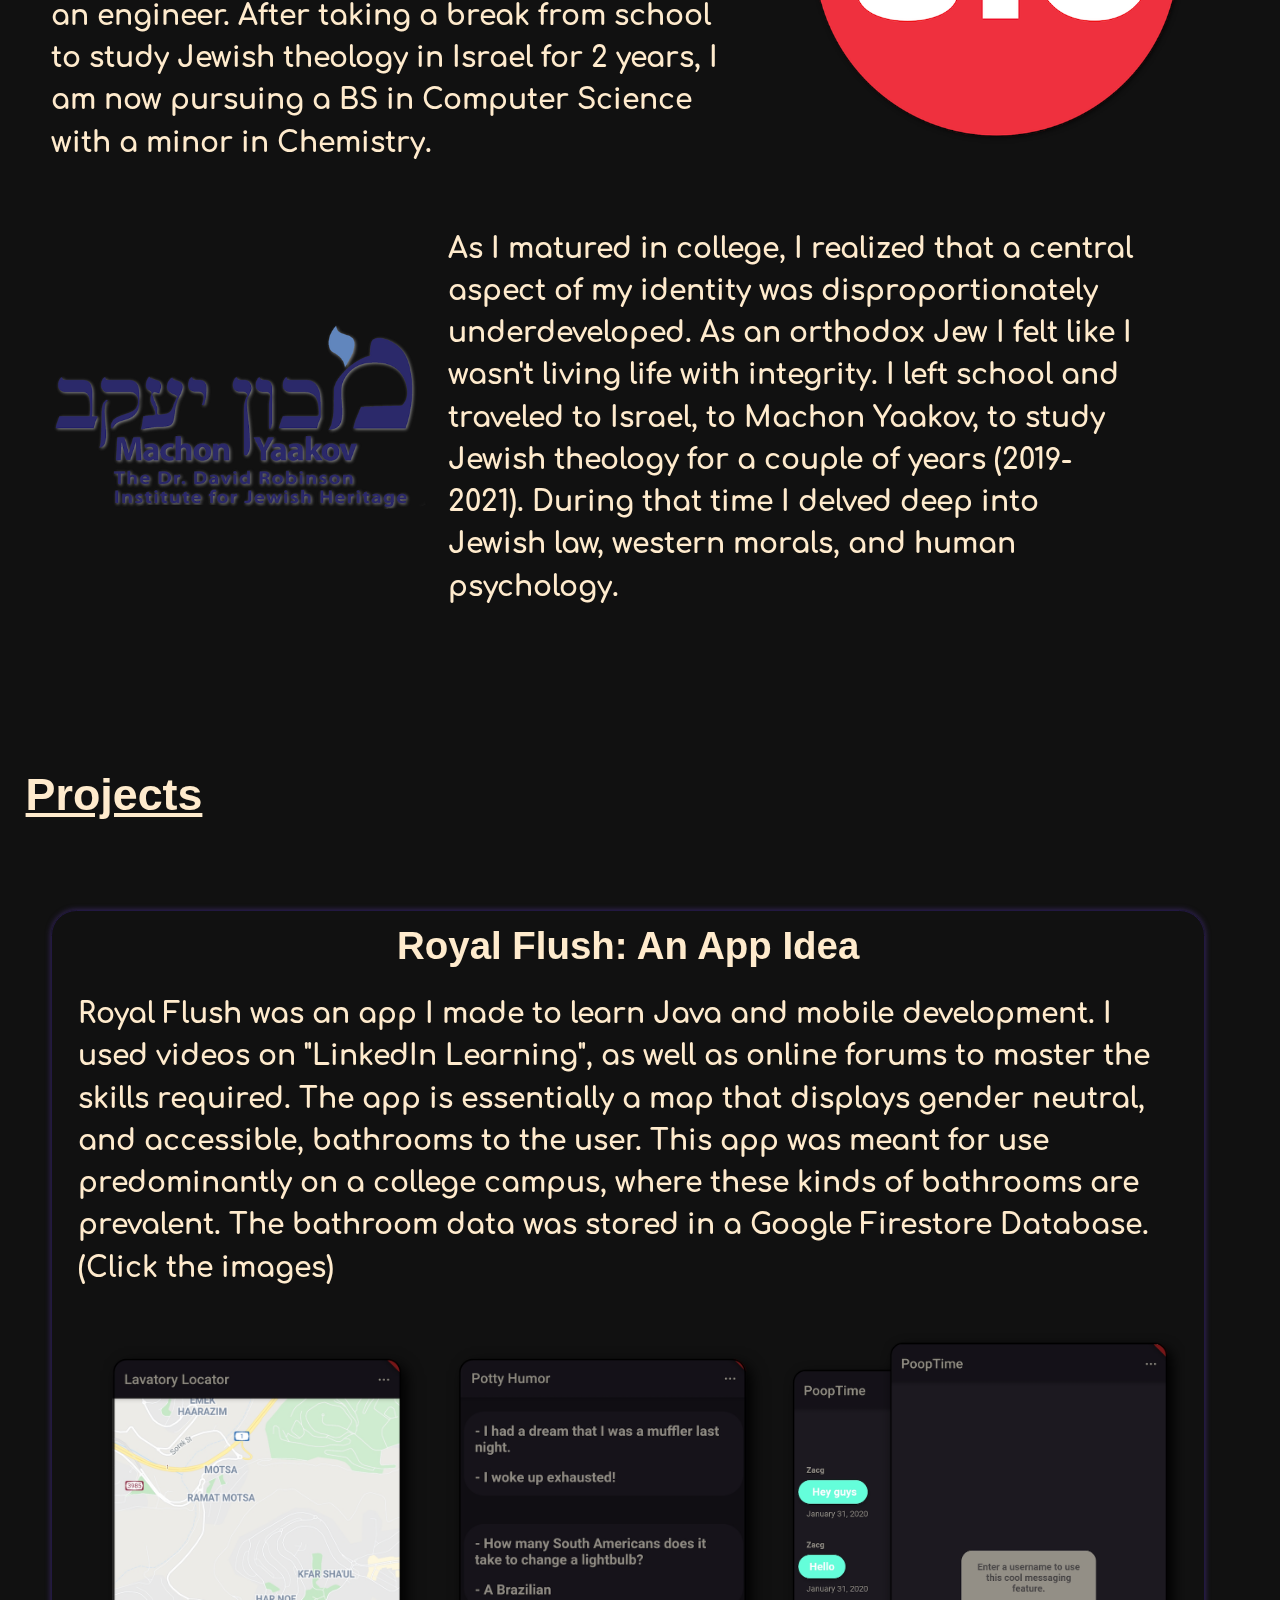
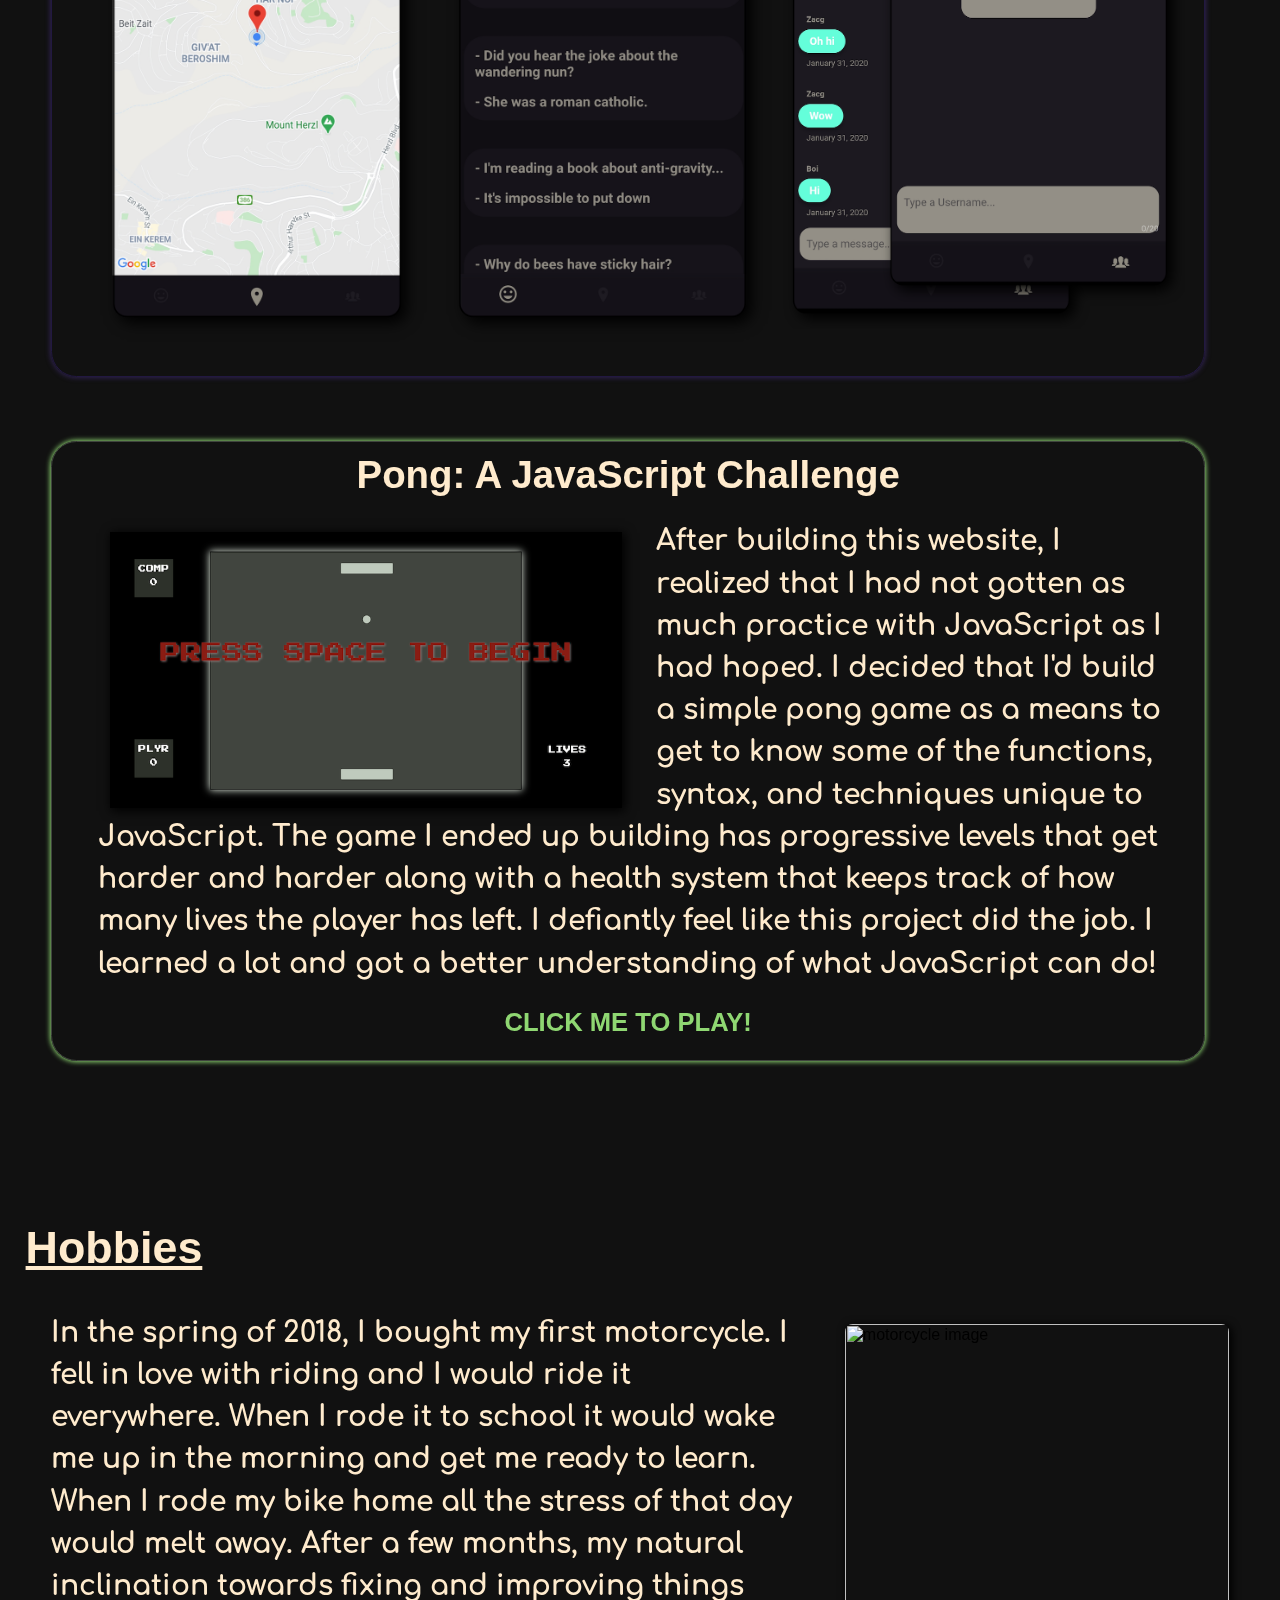
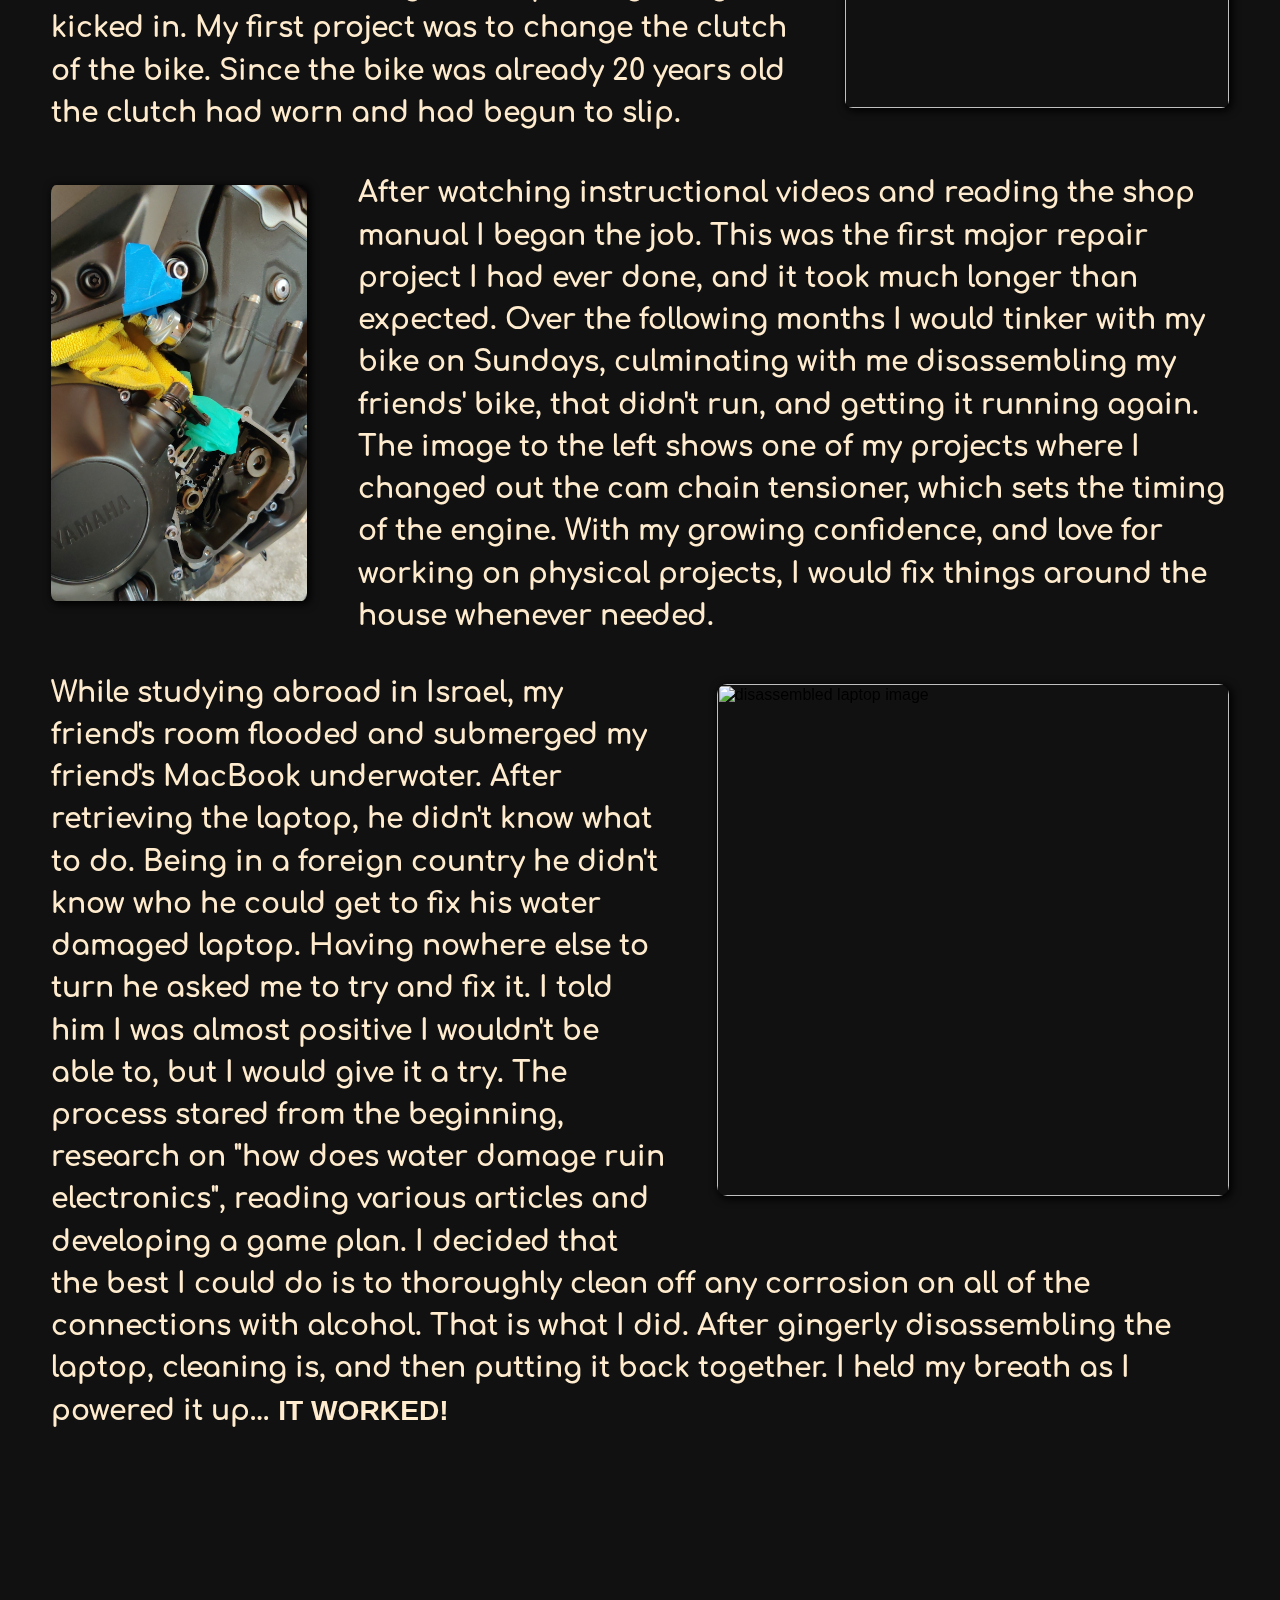
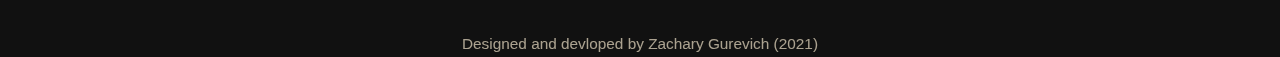
==== commit 7ec60e69: "dark theme revamp" ====
--- a/index.html
+++ b/index.html
@@ -53,7 +53,7 @@
       </ul>
 
 
-  <img id="nav-image" src="./Images/SunsetLightCropped.jpg" alt="a sunset in Israel">
+  <img id="nav-image" src="./Images/HeaderLarge.jpg" alt="a sunset in Israel">
 
 
     <main class="main">
@@ -106,7 +106,7 @@
                             As I matured in college, I realized that a central aspect of my identity was disproportionately  underdeveloped.
                             As an orthodox Jew I felt like I wasn&#39;t living life with integrity. 
                             I left school and traveled to Israel, to Machon Yaakov, to study Jewish theology for a couple of years (2019-2021). 
-                            Over the last two years I delved deep into Jewish law, western morals, and human psychology. 
+                            During that time I delved deep into Jewish law, western morals, and human psychology. 
                         </p>
                 </div>      
     
--- a/style.css
+++ b/style.css
@@ -7,11 +7,12 @@
 html {
     overscroll-behavior: contain;
     scroll-behavior: smooth;
-    background-color:rgba(0, 0, 0, 0.805);
+    background-color:rgba(17, 17, 17, 1);
      /* #f6f5f3; */
 }
 body{
-    background-color: #f6f5f3;;
+    /* background-color: #f6f5f3;; */
+    background-color:rgba(17, 17, 17, 1);
 }
 *{
     margin: 0;
@@ -37,7 +38,9 @@
     width: 15%;
 }
 #load-screen{
-    background-color: rgb(27, 26, 25);
+    background-color: rgba(17, 17, 17, 0.97);
+    -webkit-backdrop-filter: saturate(300%) blur(15px);
+    backdrop-filter: saturate(200%) blur(10px);
     position: fixed;
     height: 120%;
     width: 103%;
@@ -53,12 +56,15 @@
 
 .SM-Logo{
     height: 100%;
+   
+    
+}
+.SM-Logo:hover {
+    border-radius: 10%;
+    transition: background-color 0.1s ease-in-out;
     background-color: blanchedalmond;
-    
-}
-.SM-Logo:hover {
-    transition: background-color 0.1s ease-in-out;
-    background-color: rgb(246, 245, 243);     
+
+    box-shadow: 4px 4px 15px 1px black;     
 }
 
 @media (max-width: 1000px) {
@@ -76,13 +82,16 @@
     display: block;
     margin: 7vw auto 3vw auto;
     width: 40vw;
+
+                                        /* Fancy seperation lines made invisable  */
+    visibility: hidden;  
 }
 #education-line{
     margin-top: 10vw;
 }
 
     .title-name {
-        background-color: rgba(0, 0, 0, 0.8);
+        background-color: rgba(17, 17, 17, 1);
         text-align: center;
         color: blanchedalmond;
         font-family: 'Comfortaa';
@@ -93,9 +102,10 @@
     }
 
     #nav-options{
+        transition: background 0.2s ease-in-out;
         -webkit-backdrop-filter: saturate(200%) blur(10px);
         backdrop-filter: saturate(200%) blur(10px);
-        background-color: rgba(0, 0, 0, 0.8); 
+        background-color: rgba(17, 17, 17, 1); 
         position: sticky;
         top: 0;
         width: 100%;
@@ -156,7 +166,8 @@
     box-shadow: 4px 4px 15px 1px black;
     width: 30%;
     z-index: 2;
-    margin-right: 4%;
+    margin-left: 1%;
+    margin-right: 3%;
     border-radius: 2%;
 }
 
@@ -183,7 +194,7 @@
         text-align: left;
         line-height: 150%;
         padding: 5%;
-        color: black;
+        color: blanchedalmond;
         z-index: 2;
         
     }
@@ -195,7 +206,7 @@
 .section-header{
     font-size: 3.5vw;
     margin: 0 0 3vw 2vw ;
-    color: black;
+    color: blanchedalmond;
     text-decoration: underline;
 }
 
@@ -229,7 +240,7 @@
                 font-family: 'Comfortaa';
                 font-weight: 900;
                 line-height: 150%;
-                color: rgb(213, 0, 50);
+                color: blanchedalmond;
             }
 
 
@@ -266,7 +277,7 @@
             font-weight: 900;
             line-height: 150%;
             text-align: left;
-            color: rgb(40, 28, 85);
+            color: blanchedalmond;
         }
 
 
@@ -284,7 +295,7 @@
 
     #RF-container h3{
         margin: 1vw 0 0 0 ;
-        color: rgb(28, 26, 34);
+        color: blanchedalmond;
         text-align: center;
         font-size: 3vw;
         font-weight: 900;
@@ -302,7 +313,7 @@
             font-weight: 900;
             line-height: 150%;
             text-align: left;
-            color: rgb(28, 26, 34);
+            color: blanchedalmond;
             
         }
 
@@ -368,16 +379,7 @@
             box-shadow: 3px 3px 10px 1px black;
         }
 
-        /* #back-side1{
-            padding-bottom: 48%;
-        }
-        #back-side2{
-            padding-bottom: 75%;
-        }
-        #back-side3{
-            padding-bottom: 31%;
-        }
- */
+
         .RFback-side p {
             font-size: 1.9vw;
             font-family: 'Comfortaa';
@@ -396,7 +398,7 @@
     }
         #PG_container h3{
             margin: 1% 0 0 0 ;
-            color: rgb(64, 69, 62);
+            color: blanchedalmond;
             text-align: center;
             font-size: 3vw;
             font-weight: 900;
@@ -410,7 +412,7 @@
             font-weight: 900;
             line-height: 150%;
             text-align: left;
-            color: rgb(64, 69, 62);
+            color: blanchedalmond;
             
         }
         #PG_container img{
@@ -427,9 +429,11 @@
             font-family: 'Comfortaa';
             font-weight: 900;
             text-align: center;
-            color: rgb(59, 74, 53);
+            color: rgb(143, 215, 114);
             text-decoration: none;
         }
+        
+
 
 
 
@@ -448,7 +452,7 @@
     }
 
     .hobbies-section section p{
-        color: black;
+        color: blanchedalmond;
         margin: 0 4vw 0% 4vw;
         font-size: 2.2vw;
         font-family: 'Comfortaa';
@@ -485,7 +489,7 @@
 footer{
     display: table;
     margin: 40vw 0 0 0;
-    background-color:rgb(51, 51, 51);
+    background-color:rgb(17, 17, 17);
     height: 2vw;
     width: 100%;
 }
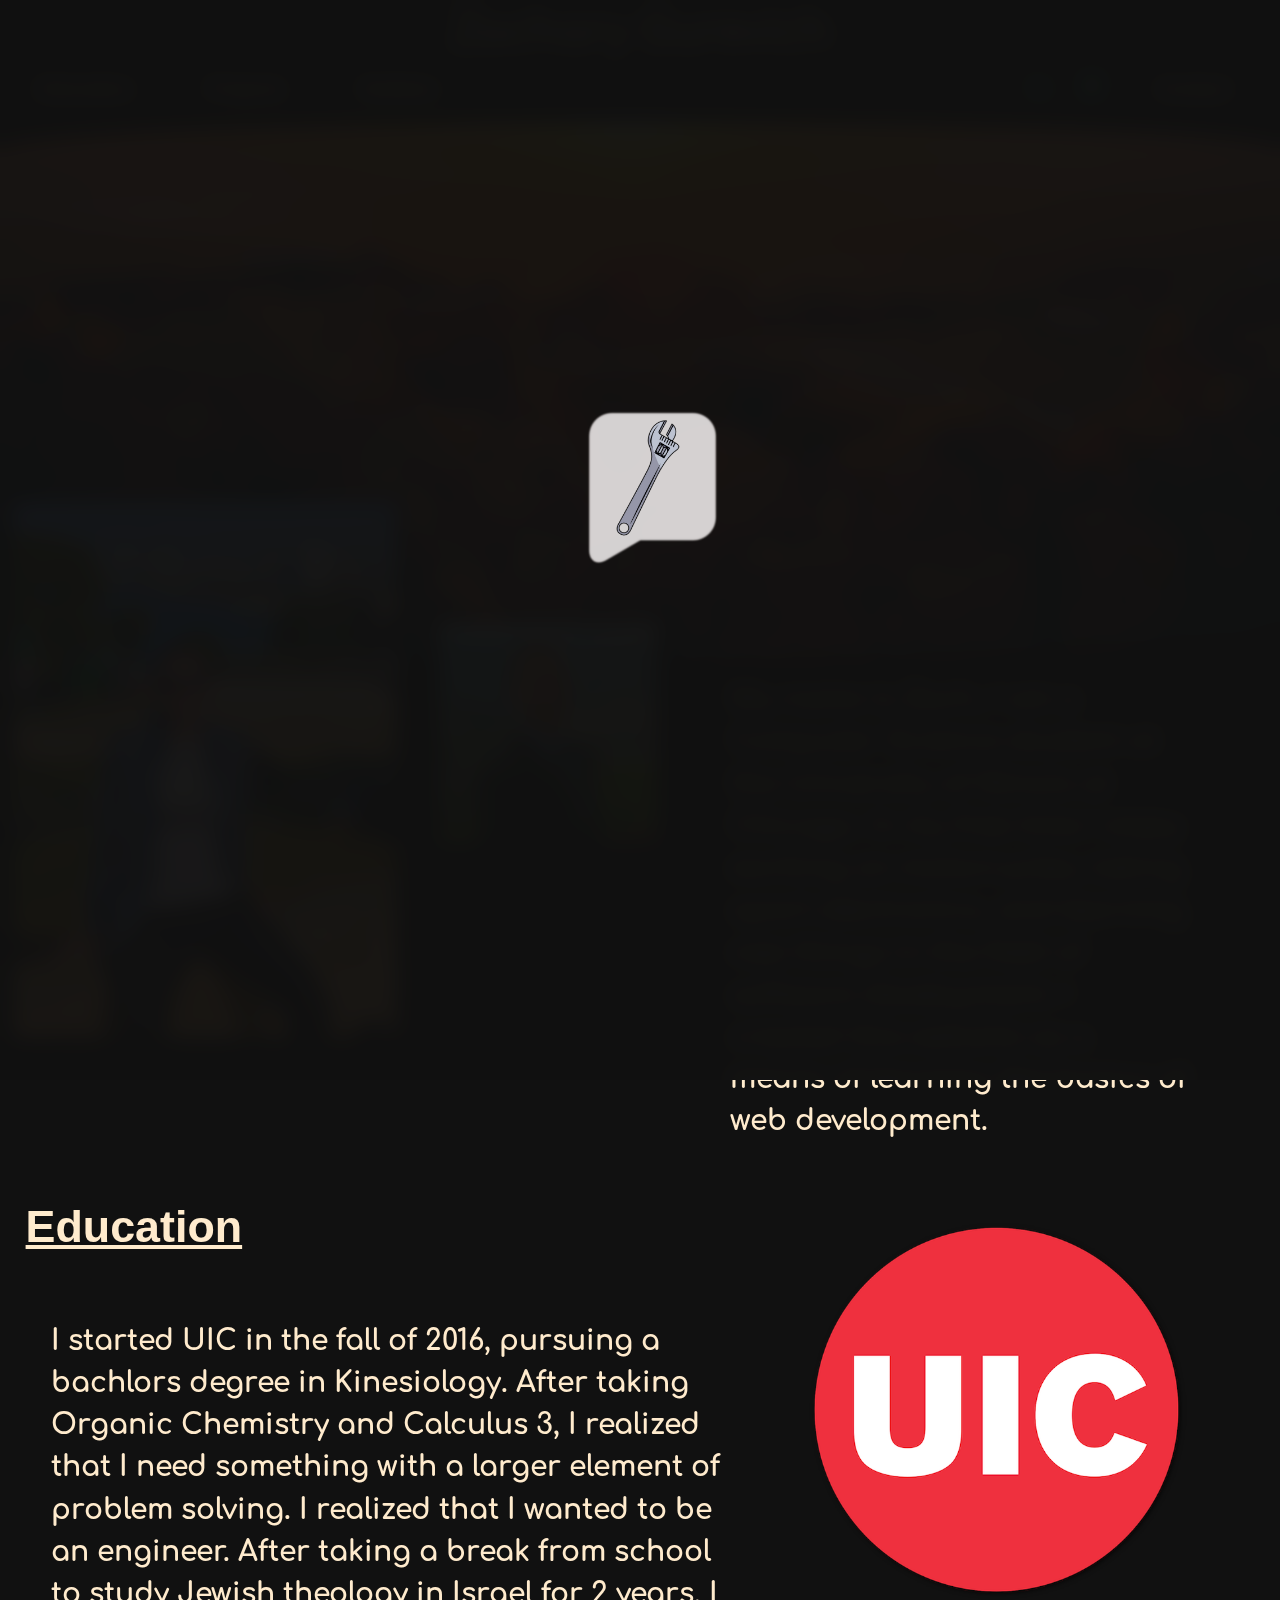
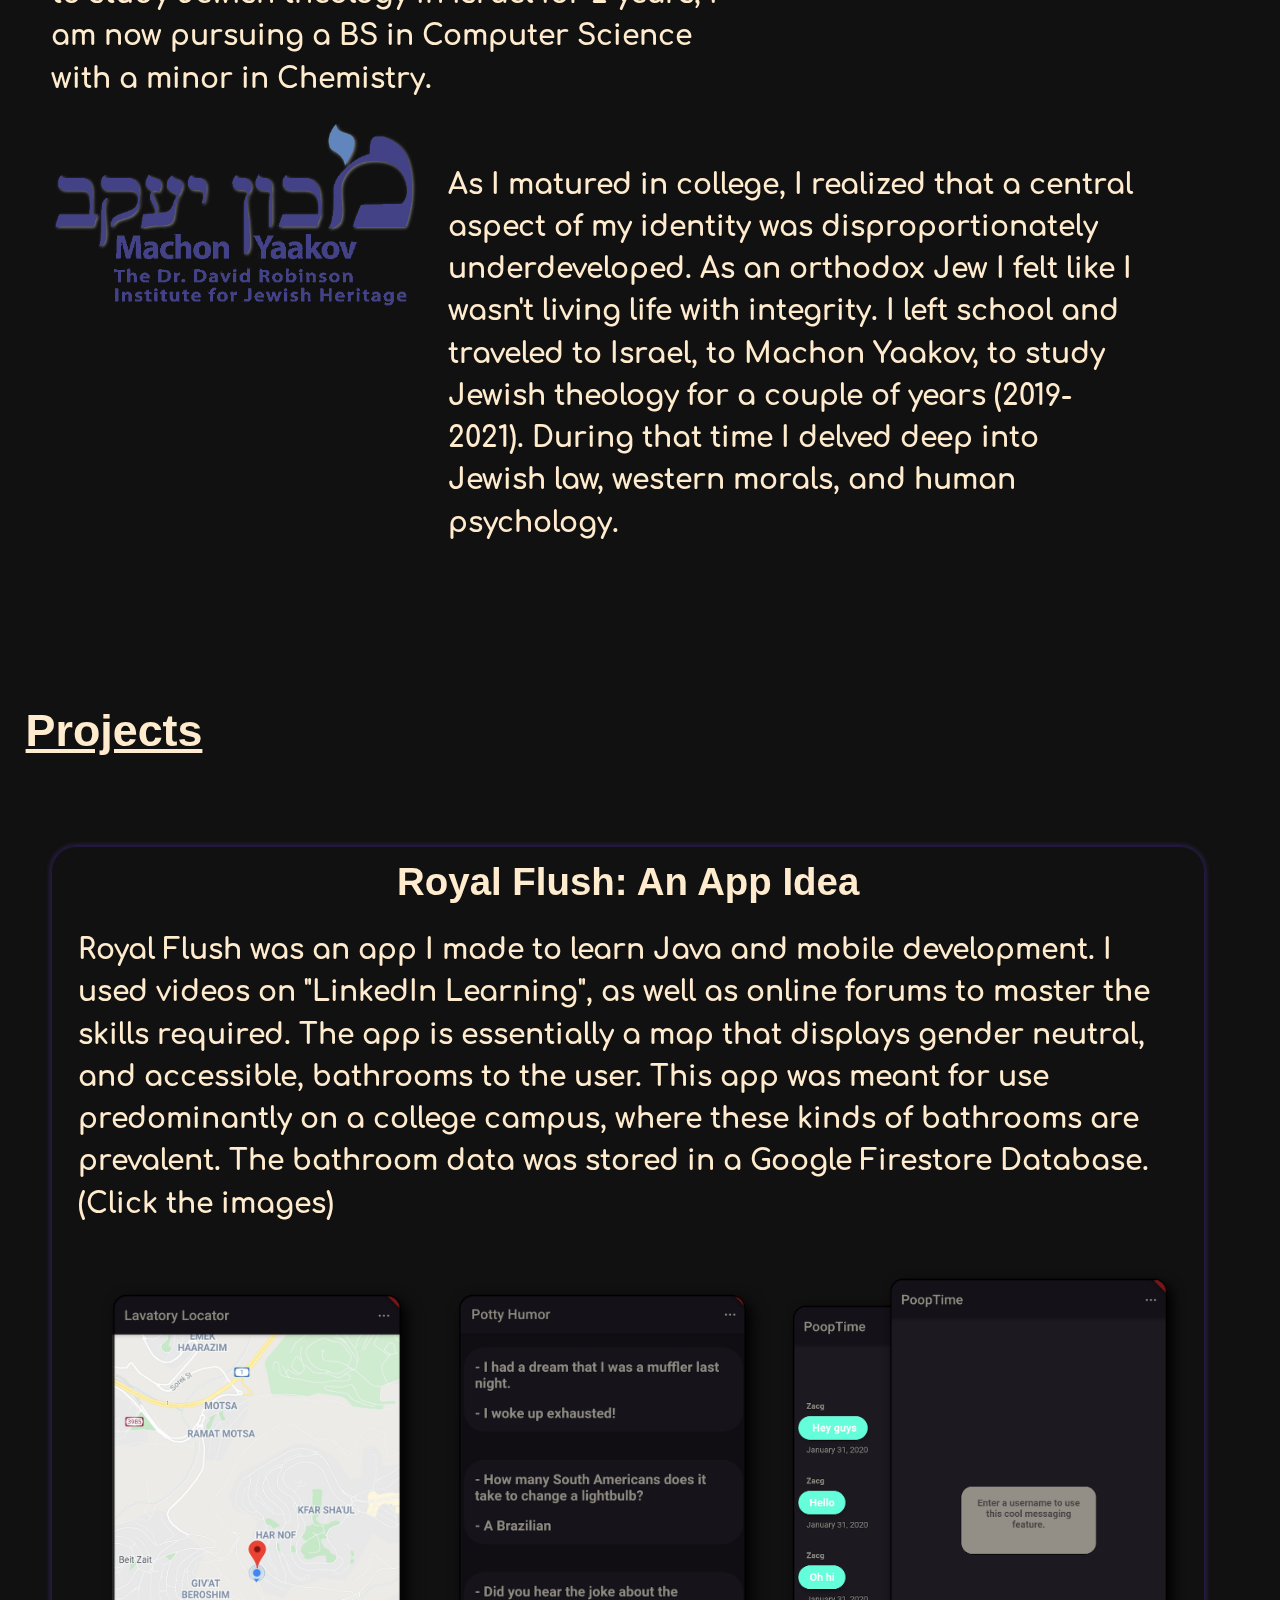
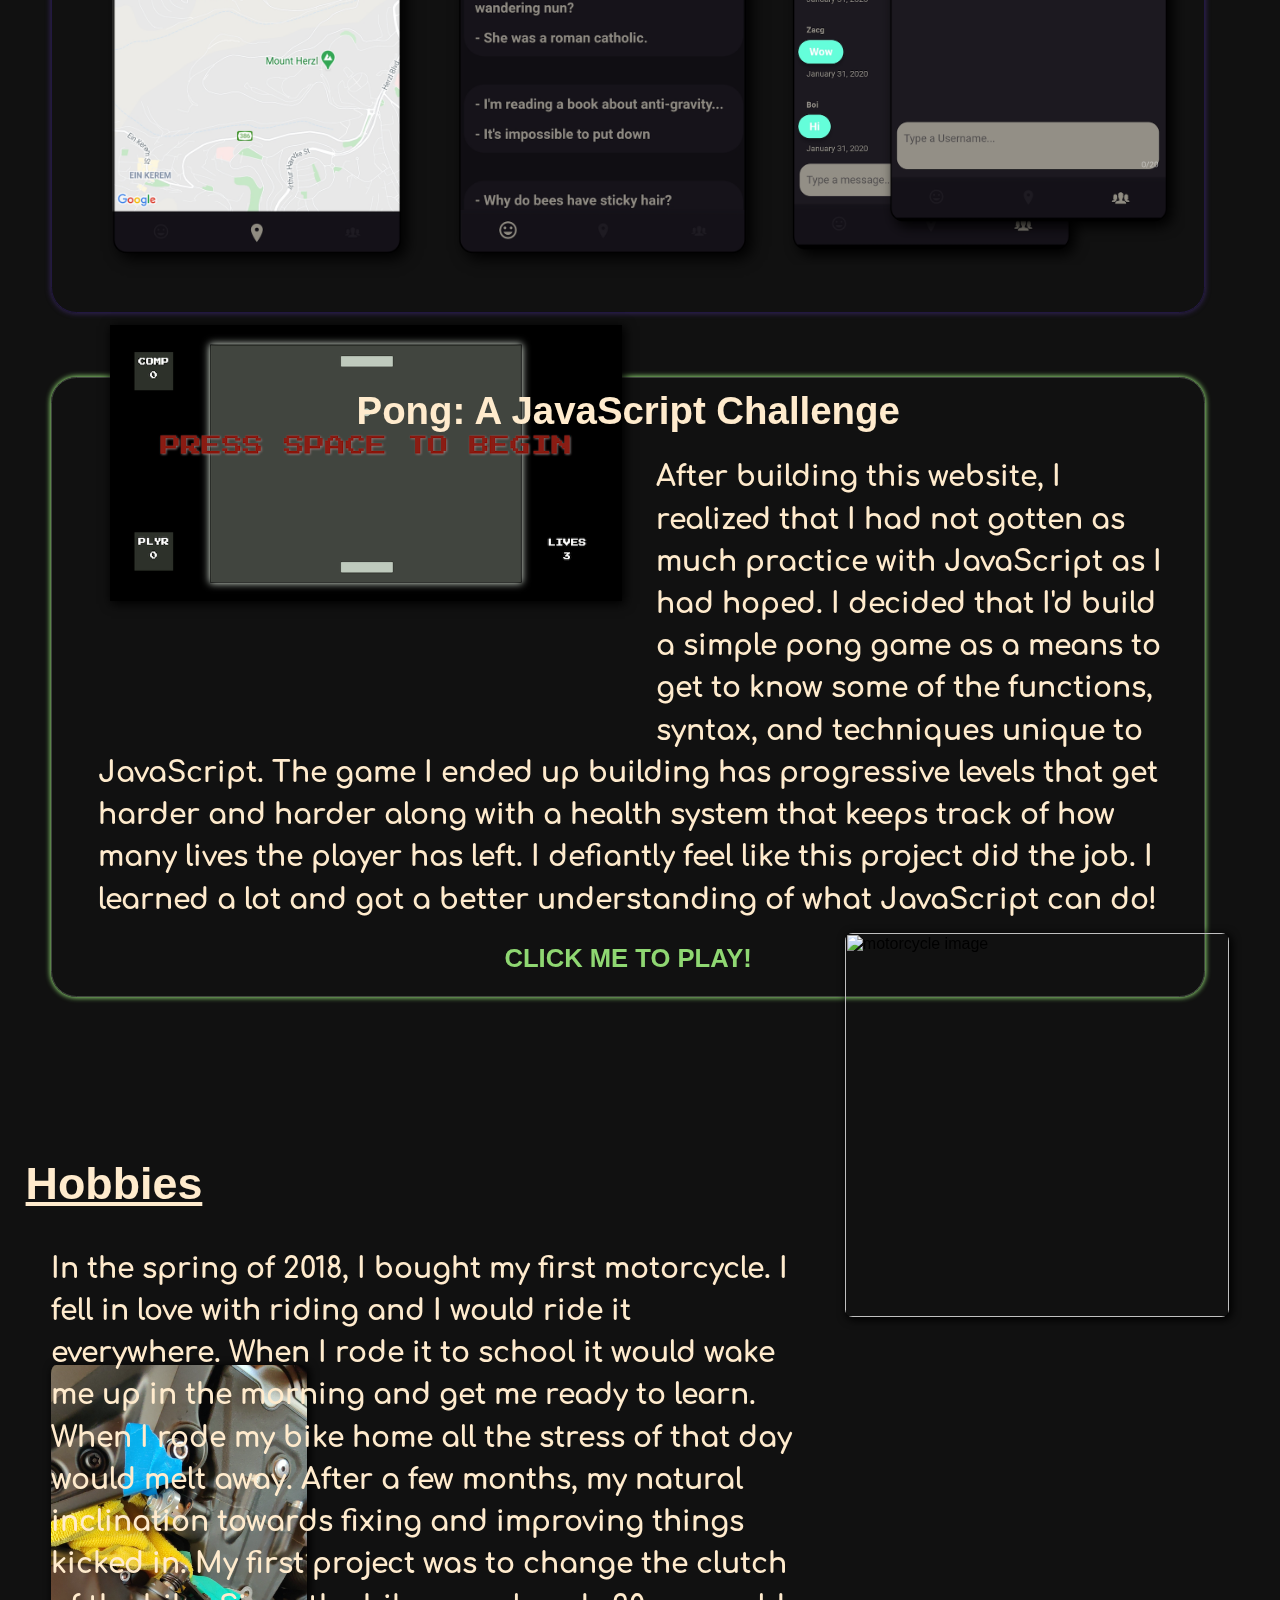
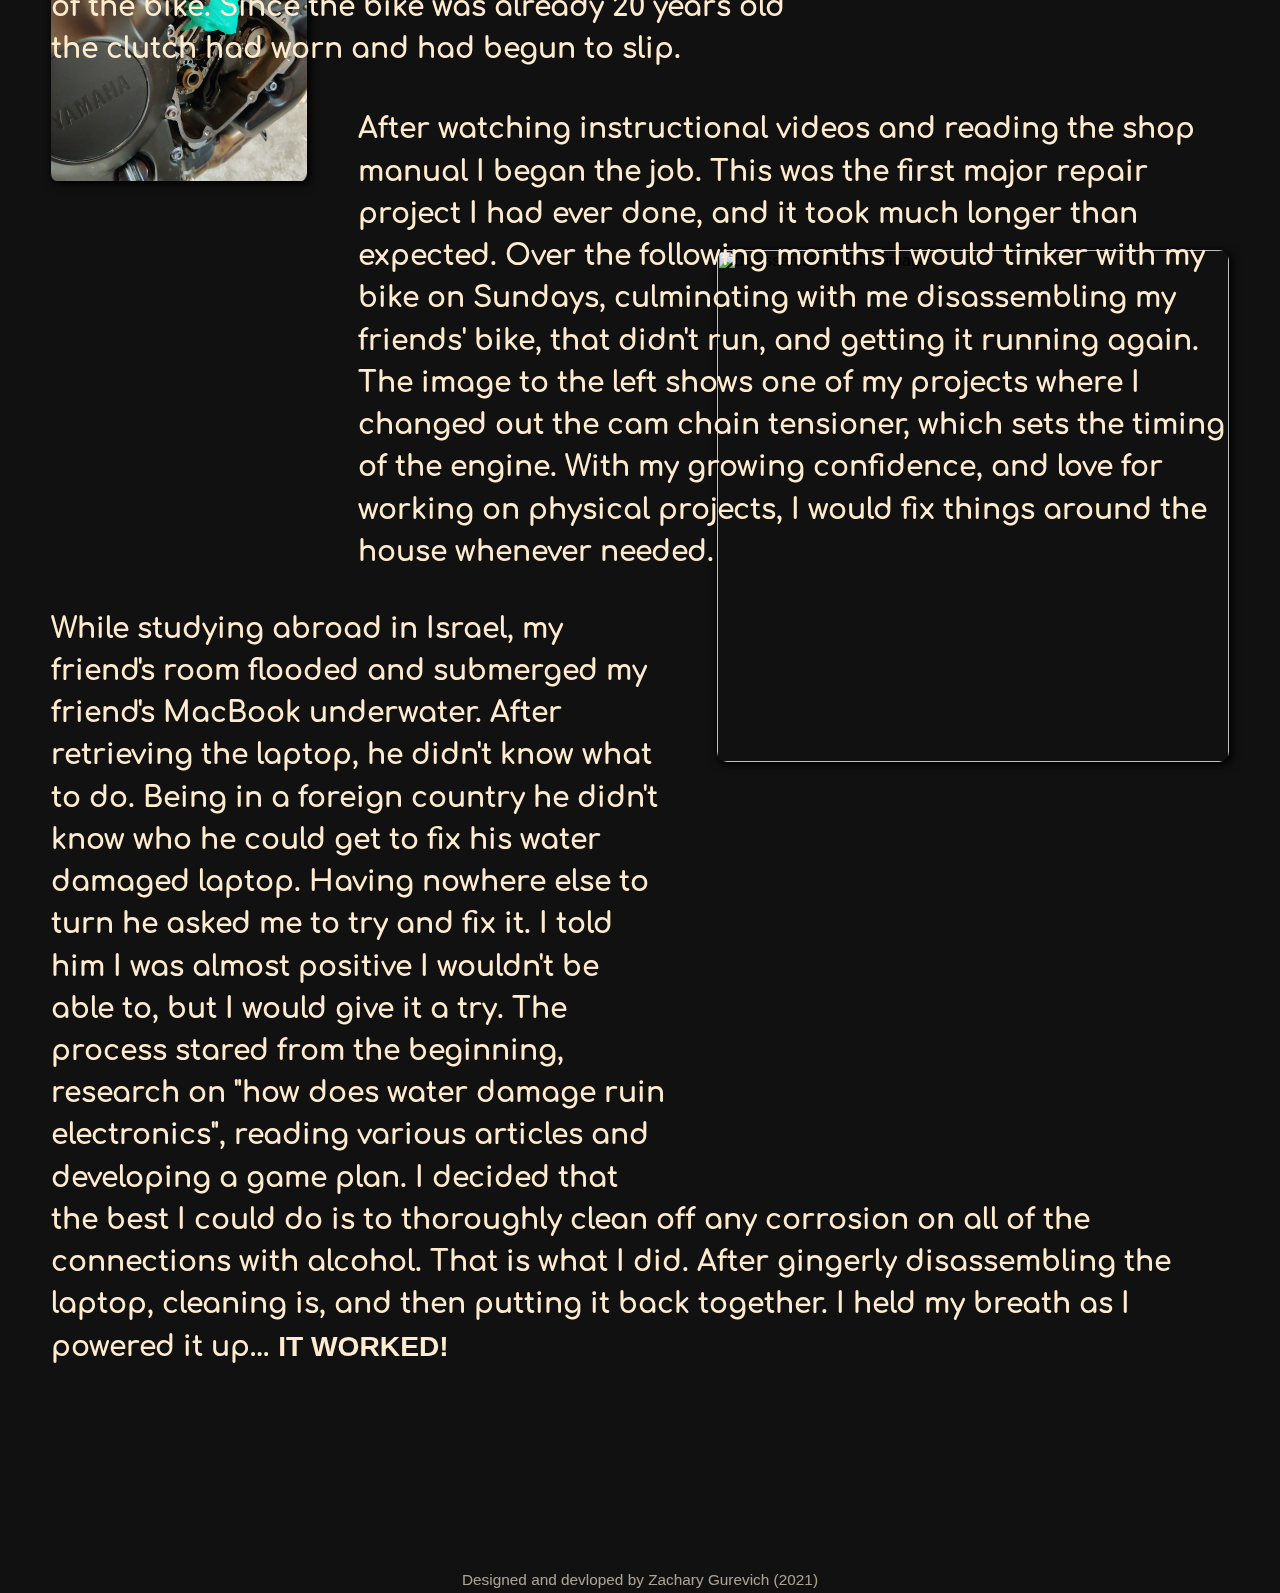
==== commit a8ae29a4: "adds parallax scrolling" ====
--- a/index.html
+++ b/index.html
@@ -1,6 +1,7 @@
 <Head>
 
     <link rel="stylesheet" href="style.css">
+   
     <meta charset="UTF-8">
     <meta http-equiv="X-UA-Compatible" content="IE=edge">
     <meta name="viewport" content="width=device-width, initial-scale=1, shrink-to-fit=no"> 
@@ -8,8 +9,6 @@
     
     <title> Zach's Profile</title>
     <link rel="shortcut icon" href="./logo.ico">
-    
-     
 </Head>
 
 <Body>
@@ -23,7 +22,7 @@
     </div>
 
     <script src="./begins-loading.js"></script> 
-    
+    <script src="./rellax.js"></script>
 
     <!--            Main Body       -->
 
@@ -53,15 +52,29 @@
       </ul>
 
 
-  <img id="nav-image" src="./Images/HeaderLarge.jpg" alt="a sunset in Israel">
+  <img class= "rellax-bellow" 
+            data-rellax-speed="-0.25"
+            data-rellax-mobile-speed="-0.25" 
+            data-rellax-tablet-speed="-0.5" 
+            data-rellax-desktop-speed="-1" id="nav-image" src="./Images/HeaderLarge.jpg" alt="a sunset in Israel">
 
 
     <main class="main">
 
         <!--            Inntroduction section       -->
-        <img id= "intro-pic-1" src="./Images/TelAvivChill.jpg" alt="picture of zach">
-        <img id= "intro-pic-2"  src="./Images/0.jpeg" alt="zach headshot">
-
+        <img class= "rellax-bellow" 
+            data-rellax-speed="-0.25"
+            data-rellax-mobile-speed="-0.25" 
+            data-rellax-tablet-speed="-0.5" 
+            data-rellax-desktop-speed="-1" id= "intro-pic-1" src="./Images/TelAvivChill.jpg" alt="picture of zach">
+
+        <img class= "rellax-bellow" 
+            data-rellax-speed="-0.25"
+            data-rellax-mobile-speed="-0.25" 
+            data-rellax-tablet-speed="-0.5" 
+            data-rellax-desktop-speed="-1" id= "intro-pic-2"  src="./Images/0.jpeg" alt="zach headshot">
+    
+       
         <div class="intro-text-container">
             <p>
                 My name is Zach, I am a Computer Science student at the University of Illinois at Chicago. 
@@ -89,7 +102,11 @@
                 </div>      
                 
                 <div class="uic-portion" id="uic-logo-container" >
-                    <img id="uic-logo" src="./logos/UIC logo.png" alt="University of Illinois at Chicago logo" loading="lazy">
+                    <img 
+                    data-rellax-speed="-0.25"
+                    data-rellax-mobile-speed="-0.25" 
+                    data-rellax-tablet-speed="-0.5" 
+                    data-rellax-desktop-speed="-1" class="rellax-bellow" id="uic-logo" src="./logos/UIC logo.png" alt="University of Illinois at Chicago logo" loading="lazy">
                 </div>
 
             </div>
@@ -98,7 +115,11 @@
             <div class="MY-container">
 
                 <div class="MY-portion" id="MY-logo-container" >
-                    <img id="MY-Logo" src="./logos/Machonyaakovlogo.png" alt="Machon yaakov logo" loading="lazy">
+                    <img  
+                    data-rellax-speed="-0.25"
+                    data-rellax-mobile-speed="-0.25" 
+                    data-rellax-tablet-speed="-0.5" 
+                    data-rellax-desktop-speed="-1" class="rellax-bellow" id="MY-Logo" src="./logos/Machonyaakovlogo.png" alt="Machon yaakov logo" loading="lazy">
                 </div>
 
                 <div class="MY-portion" id="MY-description" >
@@ -186,7 +207,12 @@
 
             <div id="PG_container">
                 <h3 id="PG_title"> Pong: A JavaScript Challenge</h3>
-                <img id="PG_image" src="./Images/Pong_Game_sc.png" alt="a screenshot of the pong game">
+                <img class="rellax-bellow"
+                data-rellax-speed="-0.1"
+                data-rellax-mobile-speed="-0.1" 
+                data-rellax-tablet-speed="-0.25" 
+                data-rellax-desktop-speed="-0.5"
+                id="PG_image" src="./Images/Pong_Game_sc.png" alt="a screenshot of the pong game">
                 <p id="PG_description">
                     After building this website, I realized that I had not gotten as much practice with JavaScript as I had hoped. 
                     I decided that I&#39;d build a simple pong game as a means to get to know some of the functions, syntax, and techniques unique to JavaScript.
@@ -208,7 +234,10 @@
             <h2 class="section-header" id="hobbies-tag"> Hobbies </h2>
             
             <section class="h-portion" style="height: 32vw;">
-                <img class="motorcycle-img" src="./Images/’93 Nighthawk.png" alt="motorcycle image">
+                <img  data-rellax-speed="-0.25"
+                data-rellax-mobile-speed="-0.25" 
+                data-rellax-tablet-speed="-0.5" 
+                data-rellax-desktop-speed="-1" class="motorcycle-img rellax-bellow " src="./Images/’93 Nighthawk.png" alt="motorcycle image">
                 <p class="motorcycle-text">
                     In the spring of 2018, I bought my first motorcycle. I fell in love with riding and I would ride it everywhere. 
                     When I rode it to school it would wake me up in the morning and get me ready to learn. 
@@ -219,7 +248,10 @@
             </section>
 
             <section class="h-portion">
-                <img class="engine-img" src="./Images/Cam chain.png" alt="motorcycle engine image">
+                <img data-rellax-speed="-0.25"
+                data-rellax-mobile-speed="-0.25" 
+                data-rellax-tablet-speed="-0.5" 
+                data-rellax-desktop-speed="-1" class="engine-img rellax-bellow " src="./Images/Cam chain.png" alt="motorcycle engine image">
                 <p class="engine-text">
                     After watching instructional videos and reading the shop manual I began the job. This was the first major repair project I had ever done, 
                     and it took much longer than expected. Over the following months I would tinker with my bike on Sundays, 
@@ -230,7 +262,10 @@
             </section>
 
             <section class="h-portion">
-                <img class="macbook-img" src="./Images/Motherboard.png" alt="disassembled laptop image">
+                <img data-rellax-speed="-0.25"
+                data-rellax-mobile-speed="-0.25" 
+                data-rellax-tablet-speed="-0.5" 
+                data-rellax-desktop-speed="-1"  class="macbook-img rellax-bellow " src="./Images/Motherboard.png" alt="disassembled laptop image">
                 <p class="macbook-text">
                     While studying abroad in Israel, my friend&#39;s room flooded and submerged my friend&#39;s MacBook underwater.  
                     After retrieving the laptop, he didn&#39;t know what to do. Being in a foreign country he didn&#39;t know who he could get to fix his water damaged laptop. 
--- a/style.css
+++ b/style.css
@@ -87,7 +87,7 @@
     visibility: hidden;  
 }
 #education-line{
-    margin-top: 10vw;
+    margin-top: 0vw;
 }
 
     .title-name {
@@ -151,6 +151,8 @@
     z-index: 1;
     margin-bottom: -10%;
     
+    border-top-left-radius: 70% 7%;
+    border-top-right-radius: 70% 7%;
     border-bottom-left-radius: 50% 14%;
     border-bottom-right-radius: 60% 10%;
 }
@@ -168,6 +170,7 @@
     z-index: 2;
     margin-left: 1%;
     margin-right: 3%;
+    margin-bottom: 5%;
     border-radius: 2%;
 }
 
@@ -204,8 +207,9 @@
 /* General Section Styling */
 
 .section-header{
+    position: relative;
     font-size: 3.5vw;
-    margin: 0 0 3vw 2vw ;
+    margin: 0vw 0 3vw 2vw ;
     color: blanchedalmond;
     text-decoration: underline;
 }
@@ -221,15 +225,20 @@
     }
 
         #uic-logo-container{
+            z-index: -1;
             width: 31vw;
         }
             .uic-portion img{
-                    width: 100%;
-                    float: right; 
-                    vertical-align: middle;  
+                position: relative;
+               
+                width: 100%;
+                float: right; 
+                vertical-align: middle;  
             }
 
         #uic-description {
+            z-index: 1;
+            position: relative;
             margin-right: 4vw;
             border-color:black;
             width: 54vw;
@@ -262,11 +271,15 @@
         width: 31vw;
     }
         .MY-portion img{
+            position: relative;
+           
             width: 100%;
             float: left;
         }
 
     #MY-description {
+        z-index: 1;
+            position: relative;
         margin-left: 4vw;
         width: 54vw ;
     }
@@ -416,6 +429,8 @@
             
         }
         #PG_container img{
+            position: relative;
+            z-index: -1;
             float: left;
             margin: 3% 3% 0 5%;
             width: 40vw;
@@ -452,6 +467,8 @@
     }
 
     .hobbies-section section p{
+        position: relative;
+        z-index: 1;
         color: blanchedalmond;
         margin: 0 4vw 0% 4vw;
         font-size: 2.2vw;
@@ -469,19 +486,23 @@
     }
 
 .motorcycle-img{
+    position: relative;
     width: 30vw;
     float: right;
 }
 
 .engine-img{
+    position: relative;
     width: 20vw;
     float: left;
 }
 .macbook-img{
+    position: relative;
     width: 40vw;
     float: right;
 }
 .macbook-text{
+    z-index: 1;
     padding: 0 0 0 0;
 }
 
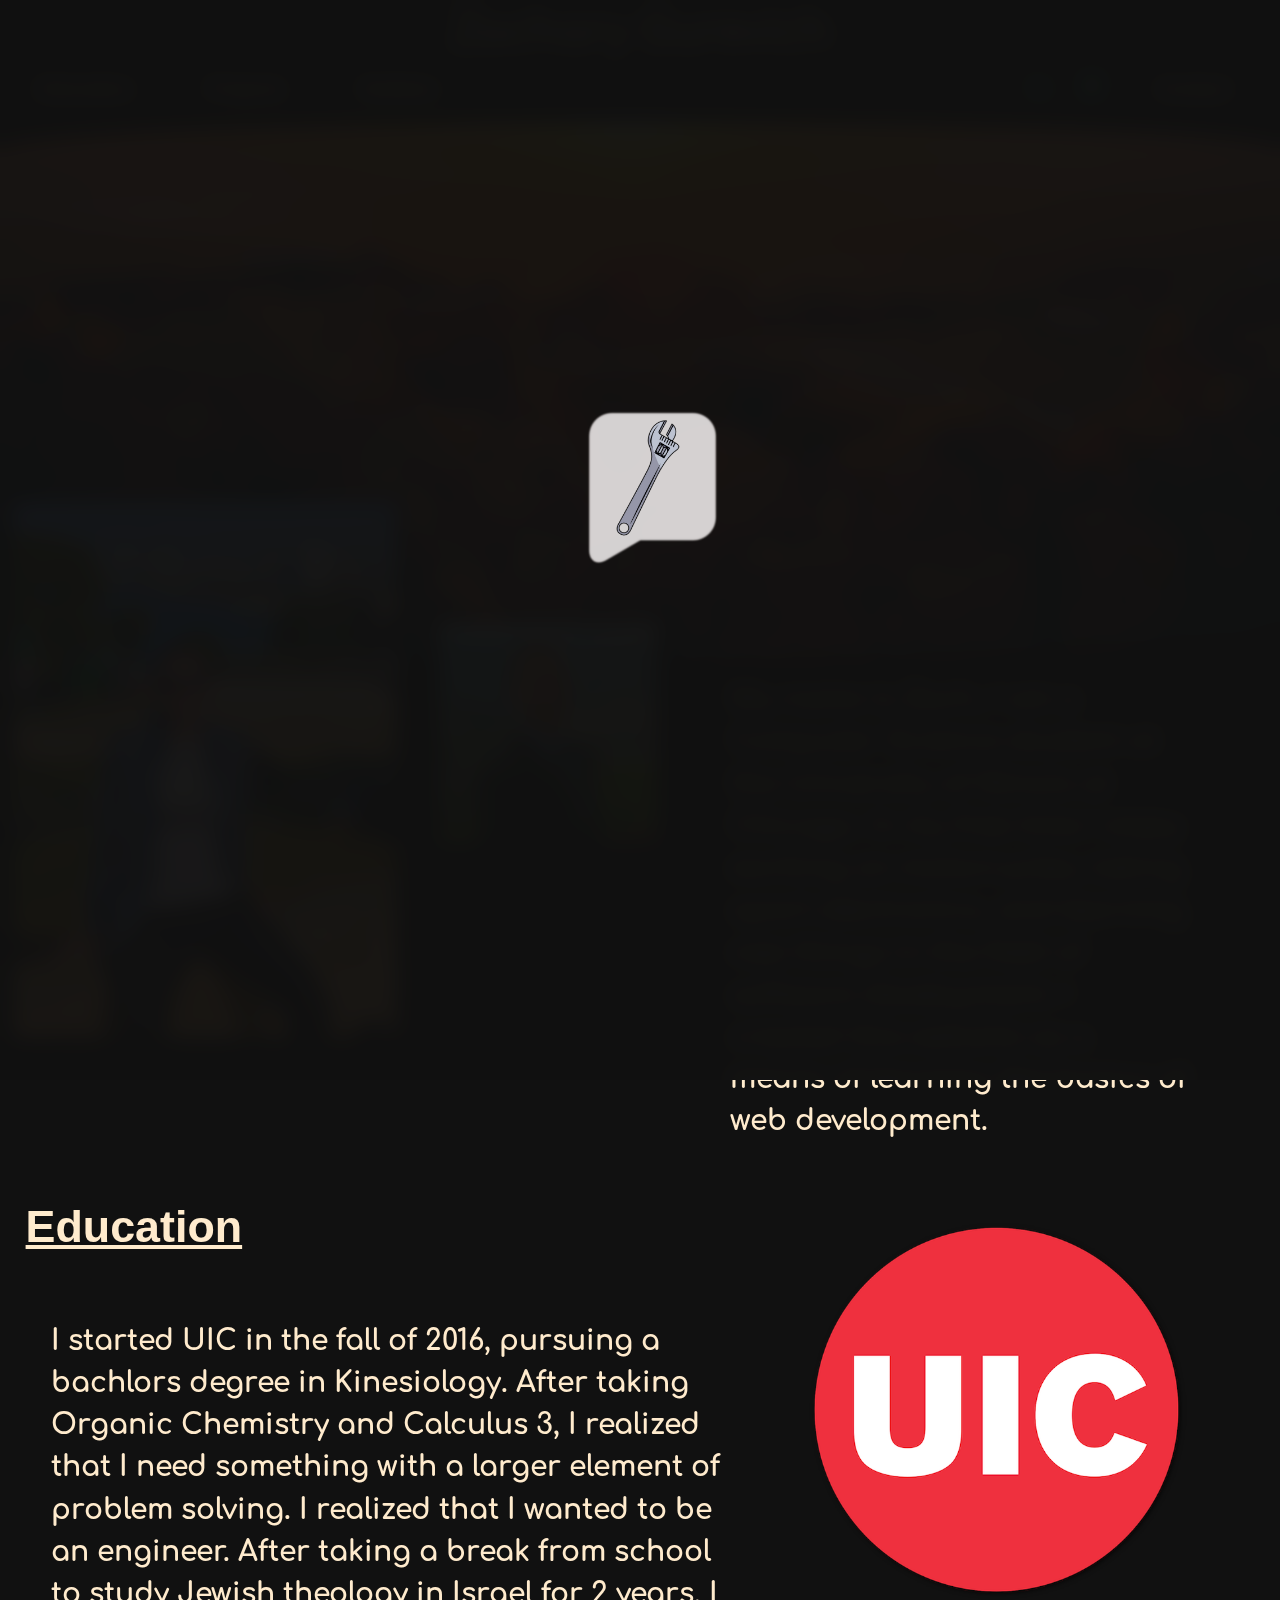
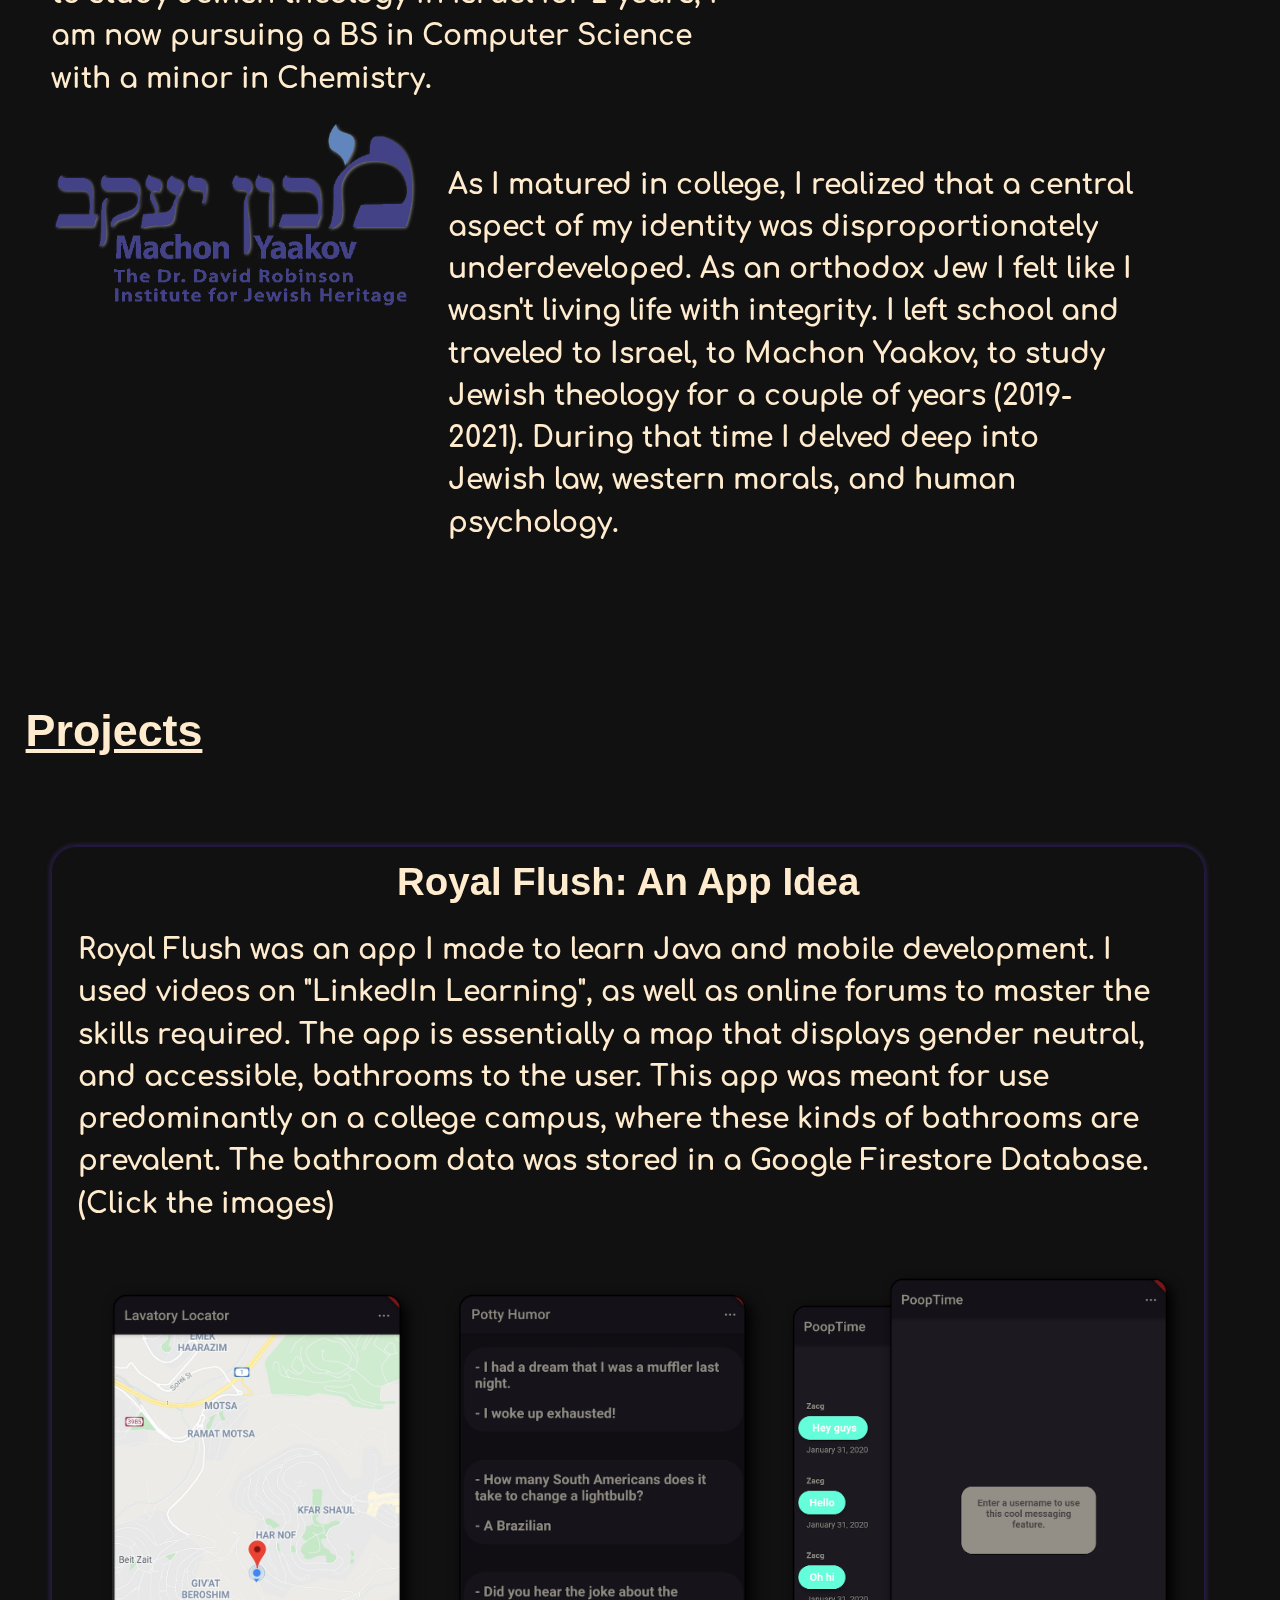
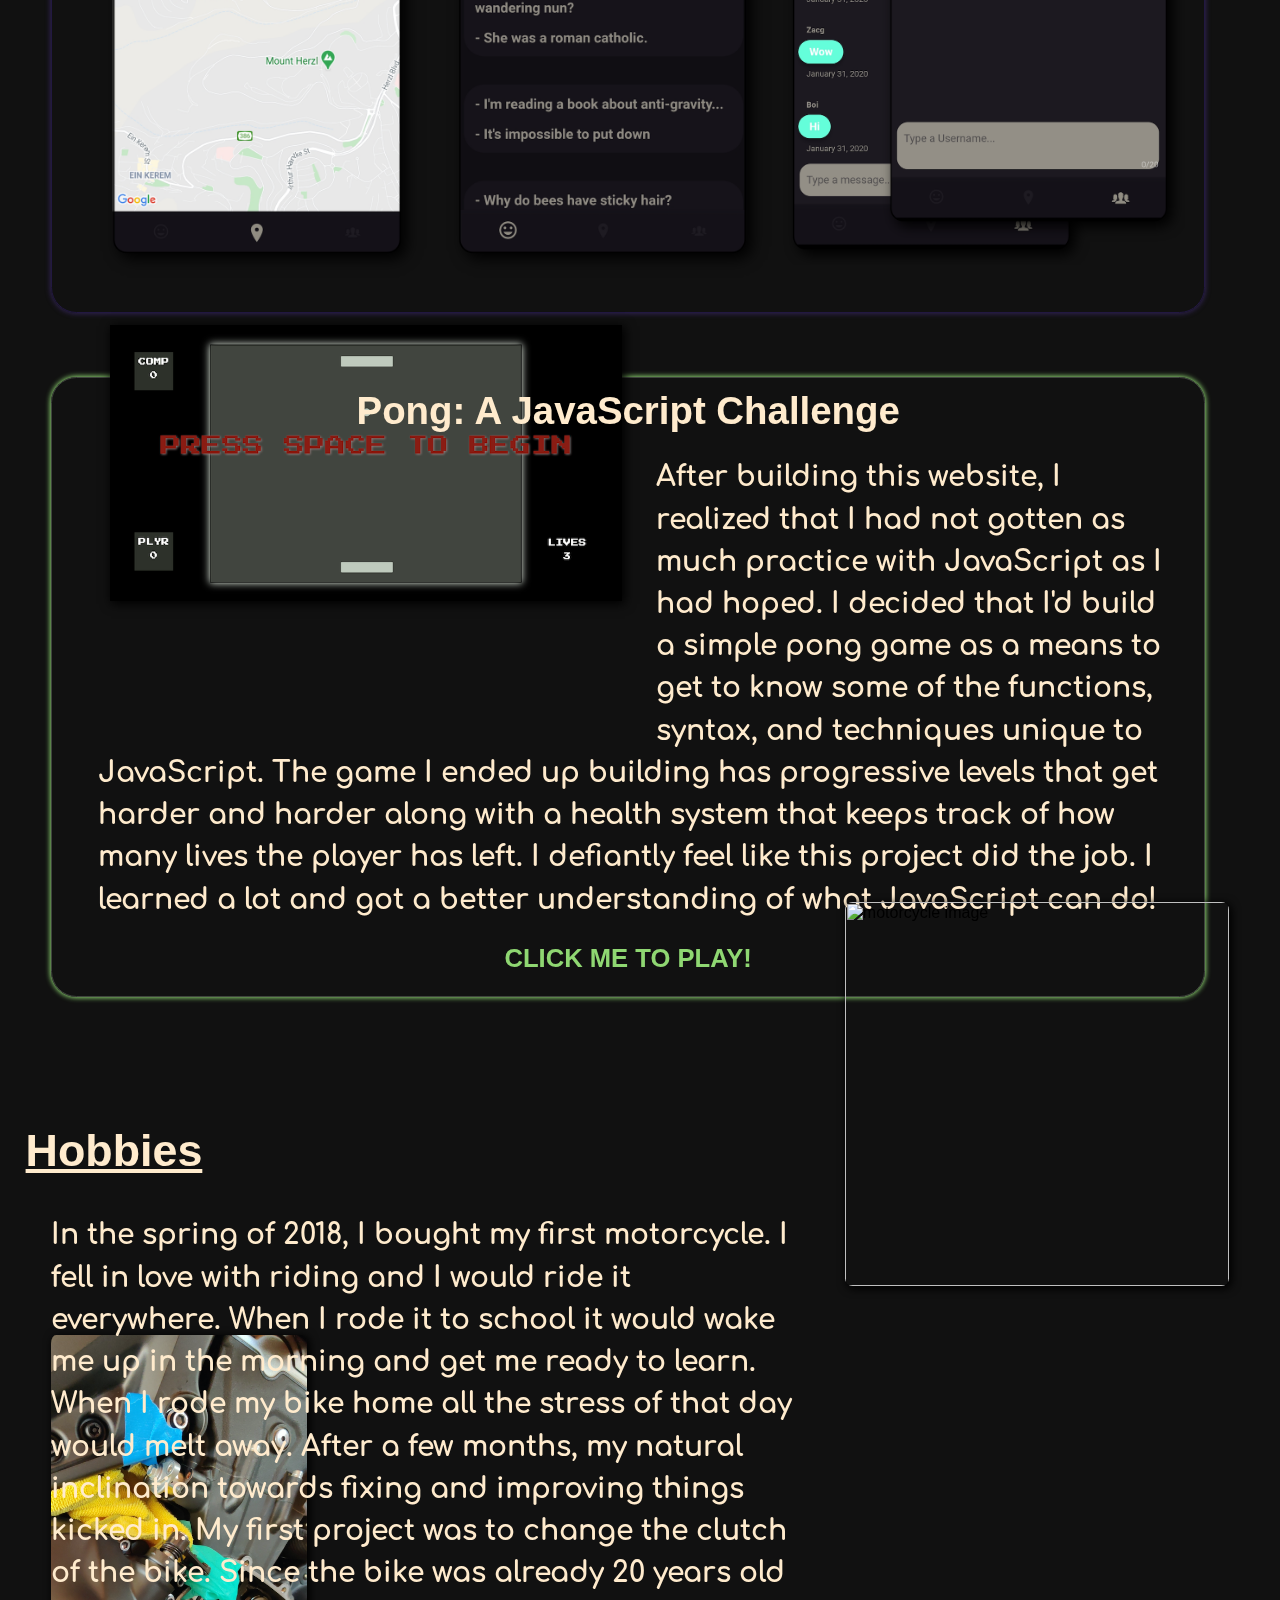
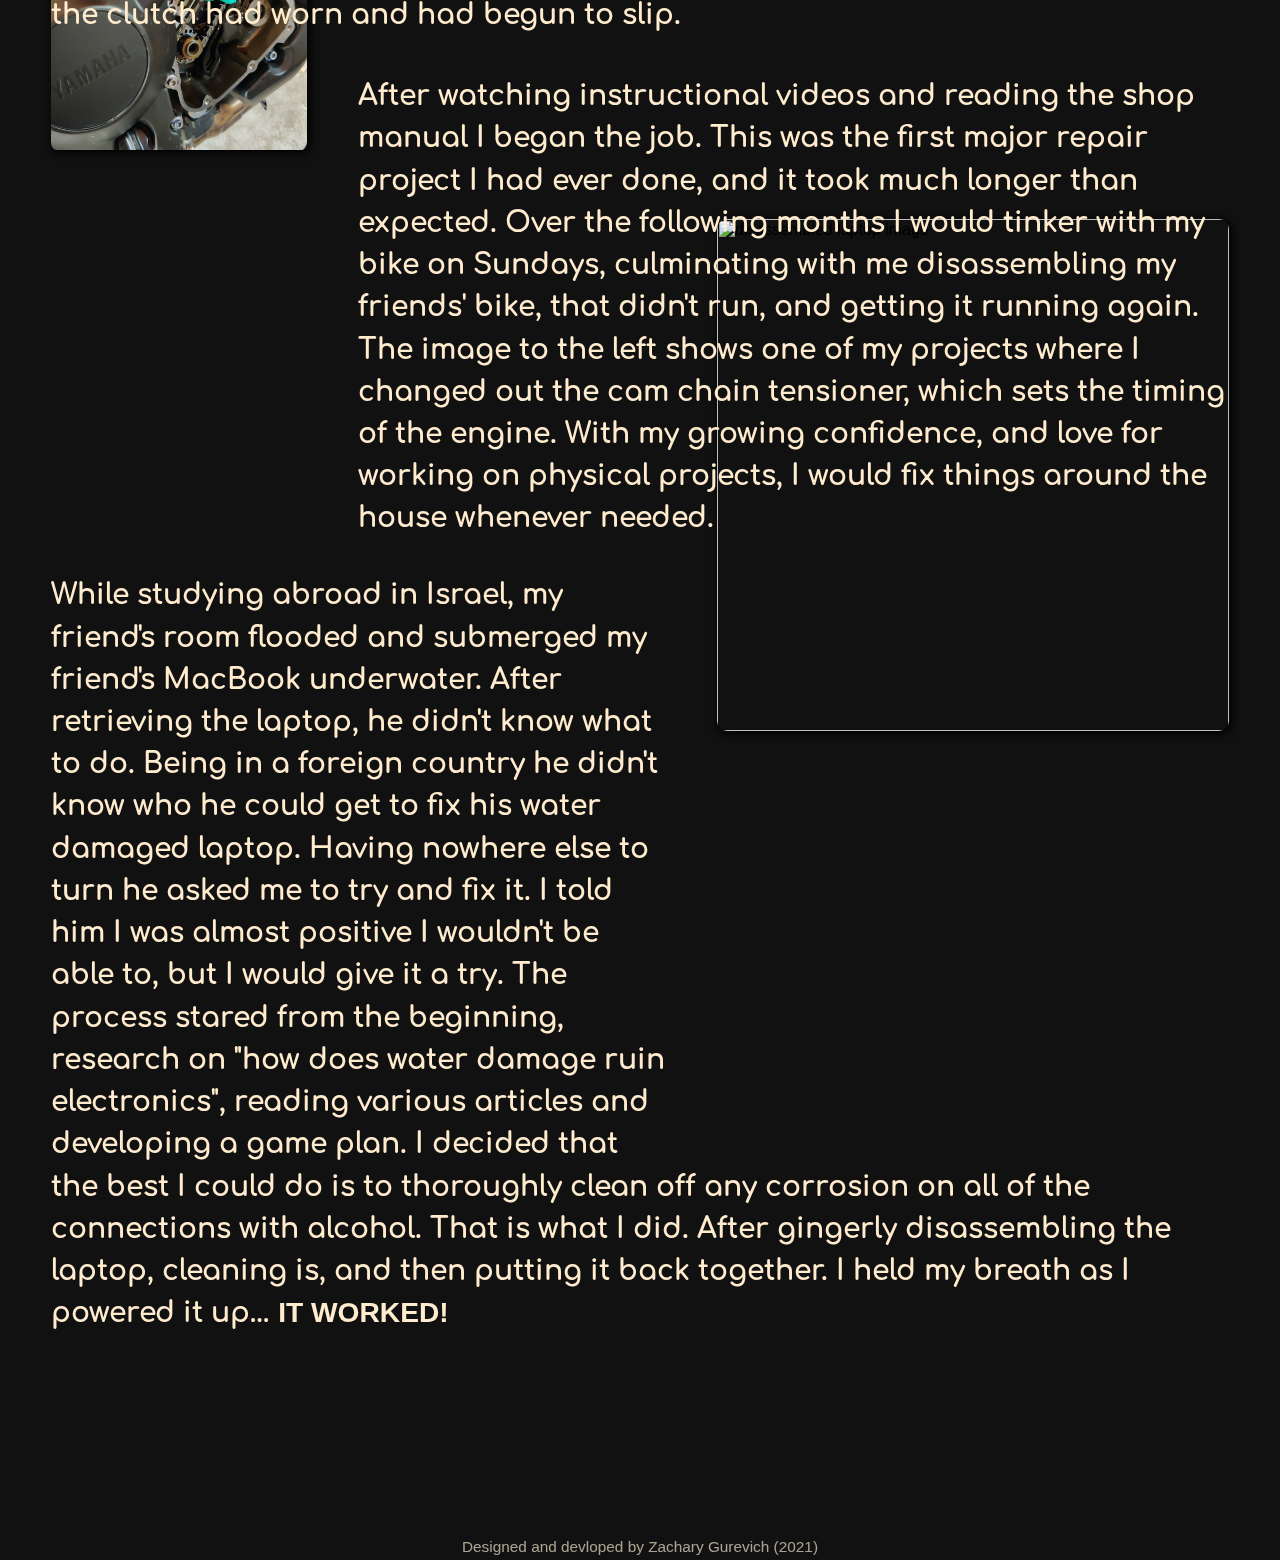
==== commit 88e01a8d: "removed parallex scrolling on mobile" ====
--- a/index.html
+++ b/index.html
@@ -53,8 +53,8 @@
 
 
   <img class= "rellax-bellow" 
-            data-rellax-speed="-0.25"
-            data-rellax-mobile-speed="-0.25" 
+            data-rellax-speed="0"
+            data-rellax-mobile-speed="0" 
             data-rellax-tablet-speed="-0.5" 
             data-rellax-desktop-speed="-1" id="nav-image" src="./Images/HeaderLarge.jpg" alt="a sunset in Israel">
 
@@ -63,14 +63,14 @@
 
         <!--            Inntroduction section       -->
         <img class= "rellax-bellow" 
-            data-rellax-speed="-0.25"
-            data-rellax-mobile-speed="-0.25" 
+            data-rellax-speed="0"
+            data-rellax-mobile-speed="0" 
             data-rellax-tablet-speed="-0.5" 
             data-rellax-desktop-speed="-1" id= "intro-pic-1" src="./Images/TelAvivChill.jpg" alt="picture of zach">
 
         <img class= "rellax-bellow" 
-            data-rellax-speed="-0.25"
-            data-rellax-mobile-speed="-0.25" 
+            data-rellax-speed="0"
+            data-rellax-mobile-speed="0" 
             data-rellax-tablet-speed="-0.5" 
             data-rellax-desktop-speed="-1" id= "intro-pic-2"  src="./Images/0.jpeg" alt="zach headshot">
     
@@ -103,8 +103,8 @@
                 
                 <div class="uic-portion" id="uic-logo-container" >
                     <img 
-                    data-rellax-speed="-0.25"
-                    data-rellax-mobile-speed="-0.25" 
+                    data-rellax-speed="0"
+                    data-rellax-mobile-speed="0" 
                     data-rellax-tablet-speed="-0.5" 
                     data-rellax-desktop-speed="-1" class="rellax-bellow" id="uic-logo" src="./logos/UIC logo.png" alt="University of Illinois at Chicago logo" loading="lazy">
                 </div>
@@ -116,8 +116,8 @@
 
                 <div class="MY-portion" id="MY-logo-container" >
                     <img  
-                    data-rellax-speed="-0.25"
-                    data-rellax-mobile-speed="-0.25" 
+                    data-rellax-speed="0"
+                    data-rellax-mobile-speed="0" 
                     data-rellax-tablet-speed="-0.5" 
                     data-rellax-desktop-speed="-1" class="rellax-bellow" id="MY-Logo" src="./logos/Machonyaakovlogo.png" alt="Machon yaakov logo" loading="lazy">
                 </div>
@@ -208,8 +208,8 @@
             <div id="PG_container">
                 <h3 id="PG_title"> Pong: A JavaScript Challenge</h3>
                 <img class="rellax-bellow"
-                data-rellax-speed="-0.1"
-                data-rellax-mobile-speed="-0.1" 
+                data-rellax-speed="0"
+                data-rellax-mobile-speed="0" 
                 data-rellax-tablet-speed="-0.25" 
                 data-rellax-desktop-speed="-0.5"
                 id="PG_image" src="./Images/Pong_Game_sc.png" alt="a screenshot of the pong game">
@@ -234,8 +234,8 @@
             <h2 class="section-header" id="hobbies-tag"> Hobbies </h2>
             
             <section class="h-portion" style="height: 32vw;">
-                <img  data-rellax-speed="-0.25"
-                data-rellax-mobile-speed="-0.25" 
+                <img  data-rellax-speed="0"
+                data-rellax-mobile-speed="0" 
                 data-rellax-tablet-speed="-0.5" 
                 data-rellax-desktop-speed="-1" class="motorcycle-img rellax-bellow " src="./Images/’93 Nighthawk.png" alt="motorcycle image">
                 <p class="motorcycle-text">
@@ -248,8 +248,8 @@
             </section>
 
             <section class="h-portion">
-                <img data-rellax-speed="-0.25"
-                data-rellax-mobile-speed="-0.25" 
+                <img data-rellax-speed="0"
+                data-rellax-mobile-speed="0" 
                 data-rellax-tablet-speed="-0.5" 
                 data-rellax-desktop-speed="-1" class="engine-img rellax-bellow " src="./Images/Cam chain.png" alt="motorcycle engine image">
                 <p class="engine-text">
@@ -262,8 +262,8 @@
             </section>
 
             <section class="h-portion">
-                <img data-rellax-speed="-0.25"
-                data-rellax-mobile-speed="-0.25" 
+                <img data-rellax-speed="0"
+                data-rellax-mobile-speed="0" 
                 data-rellax-tablet-speed="-0.5" 
                 data-rellax-desktop-speed="-1"  class="macbook-img rellax-bellow " src="./Images/Motherboard.png" alt="disassembled laptop image">
                 <p class="macbook-text">
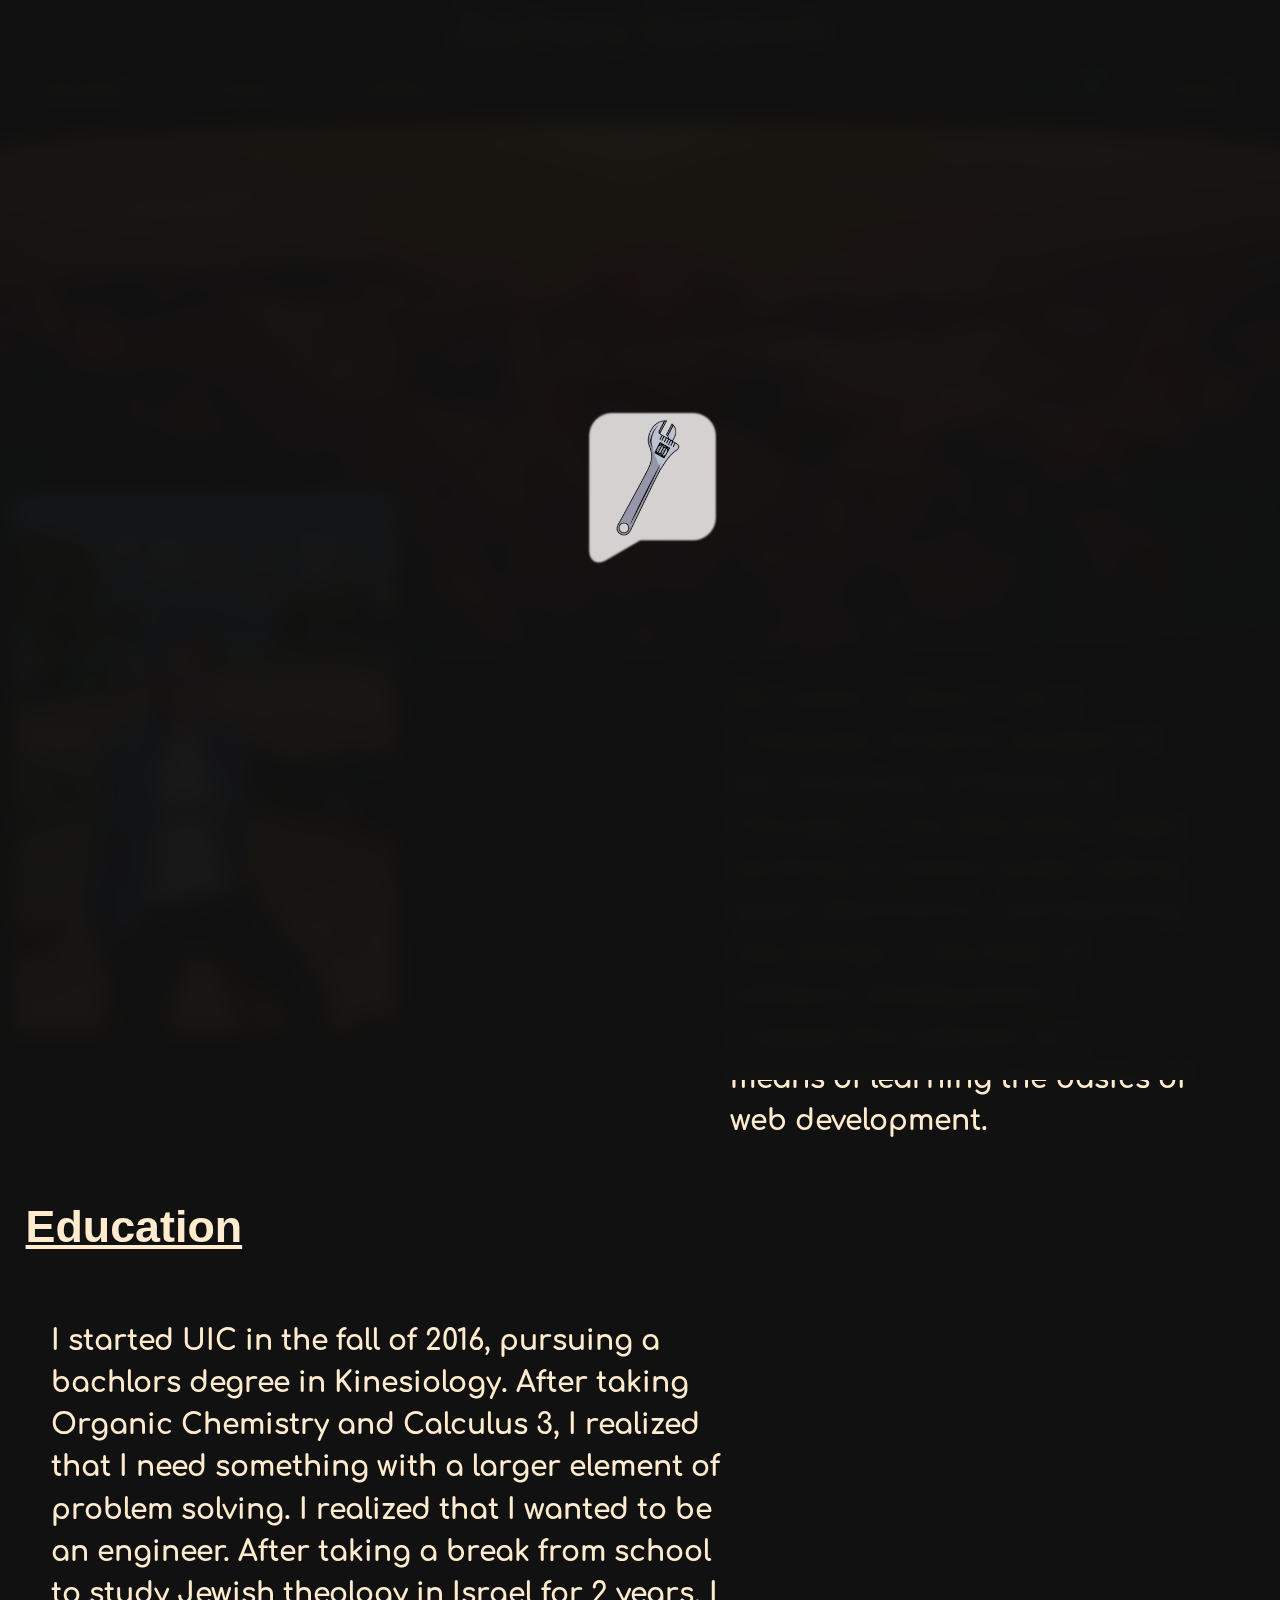
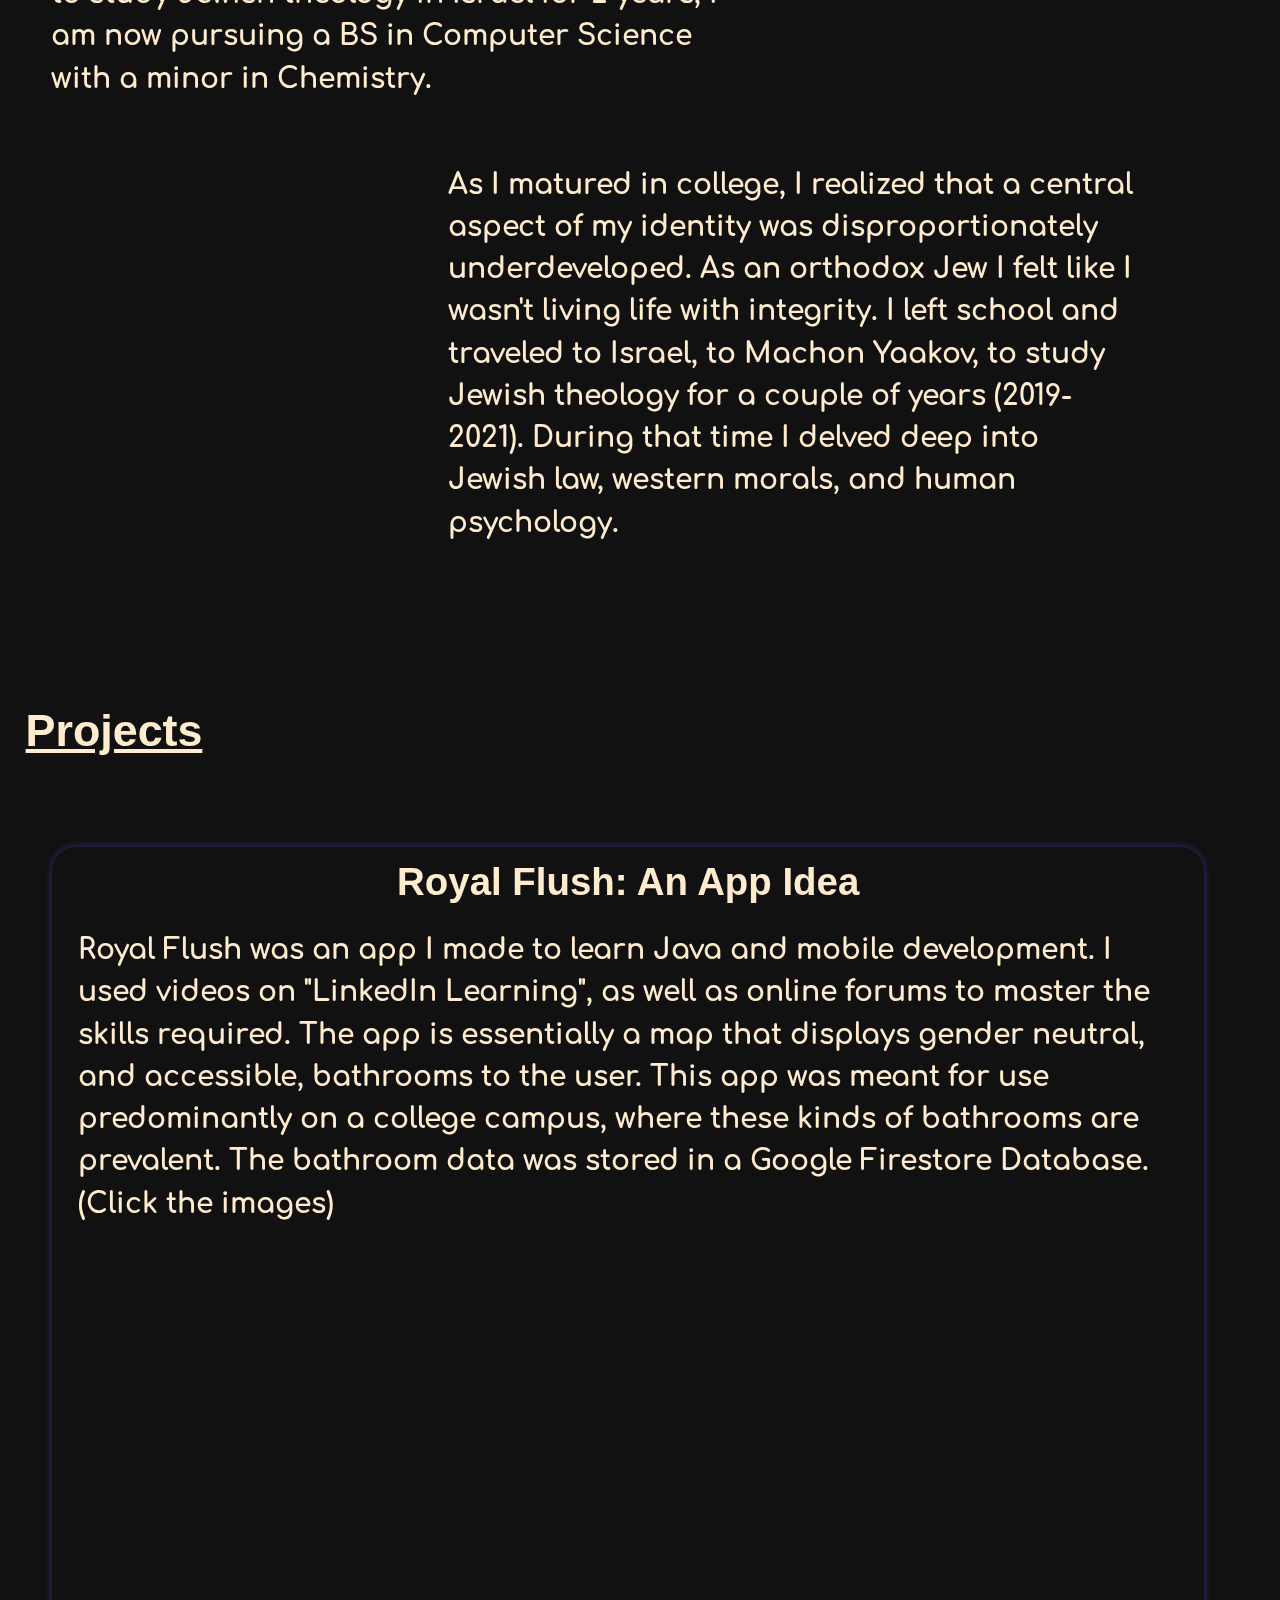
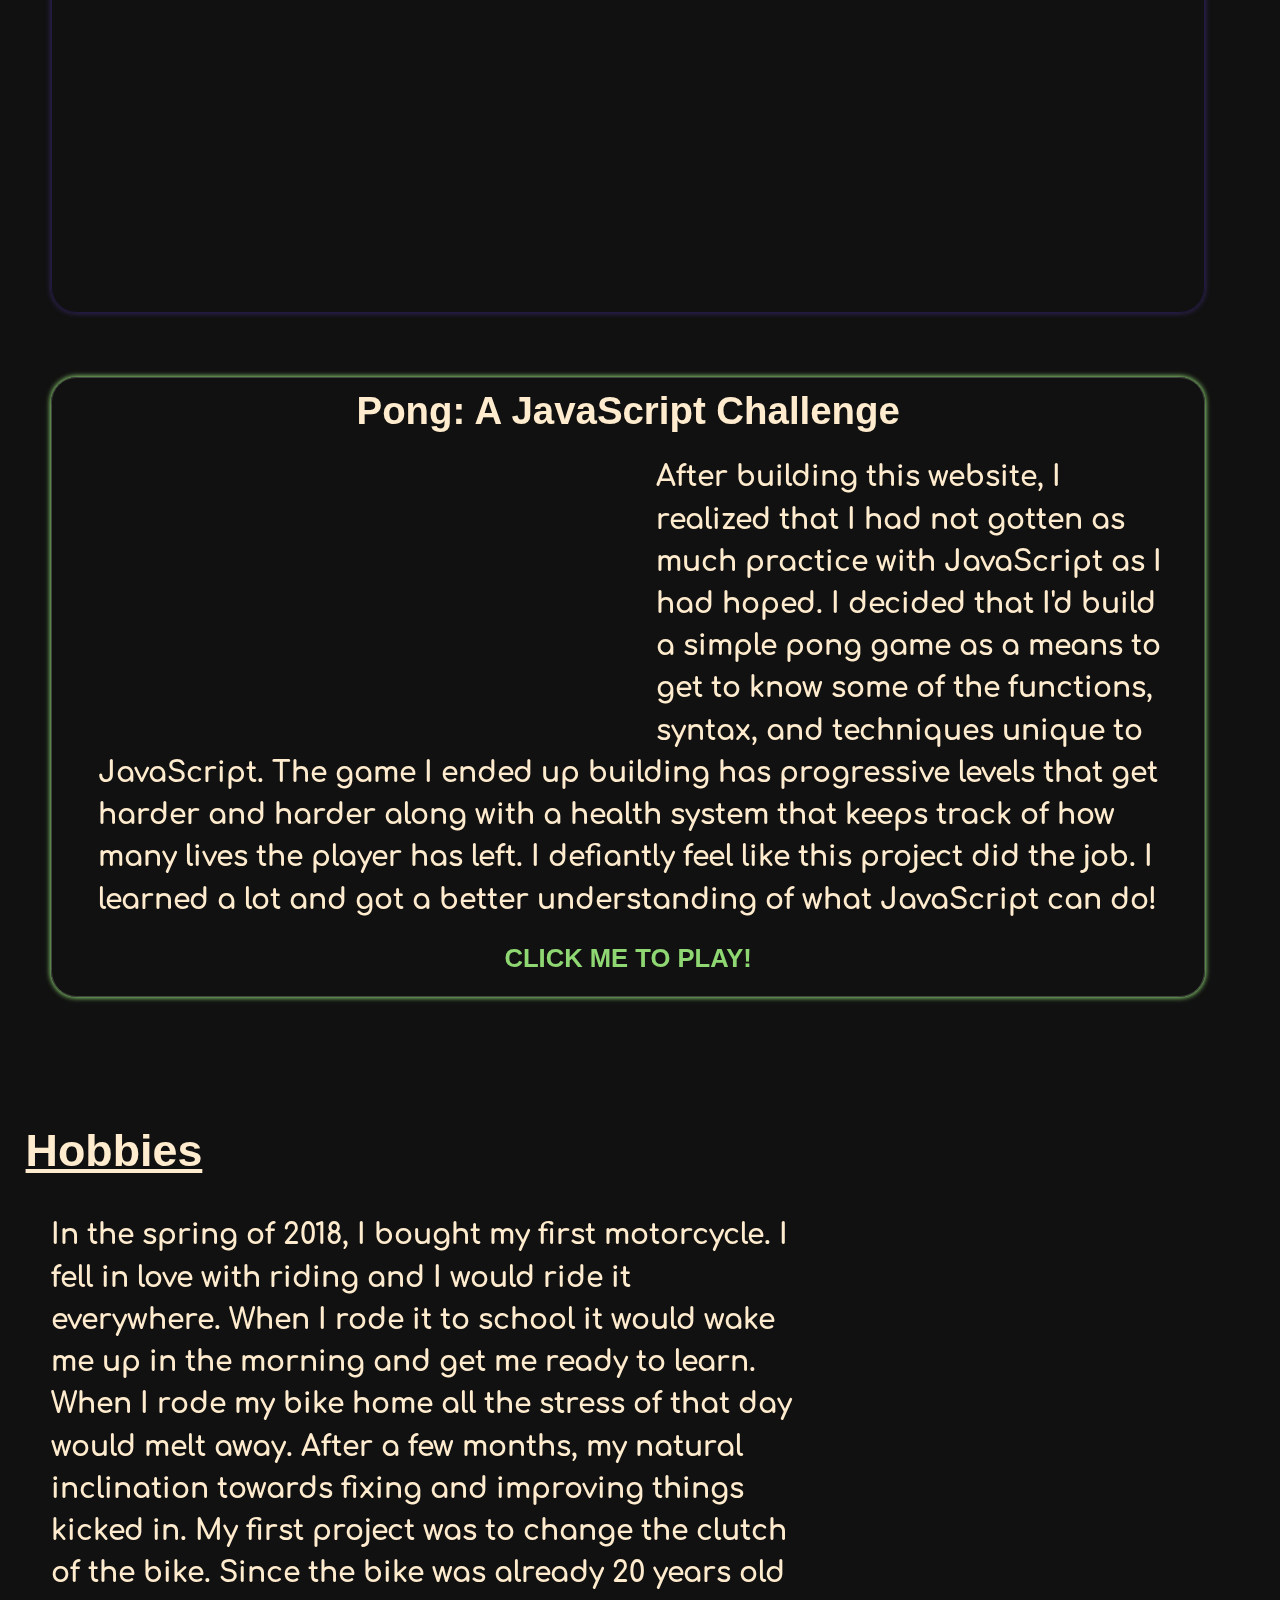
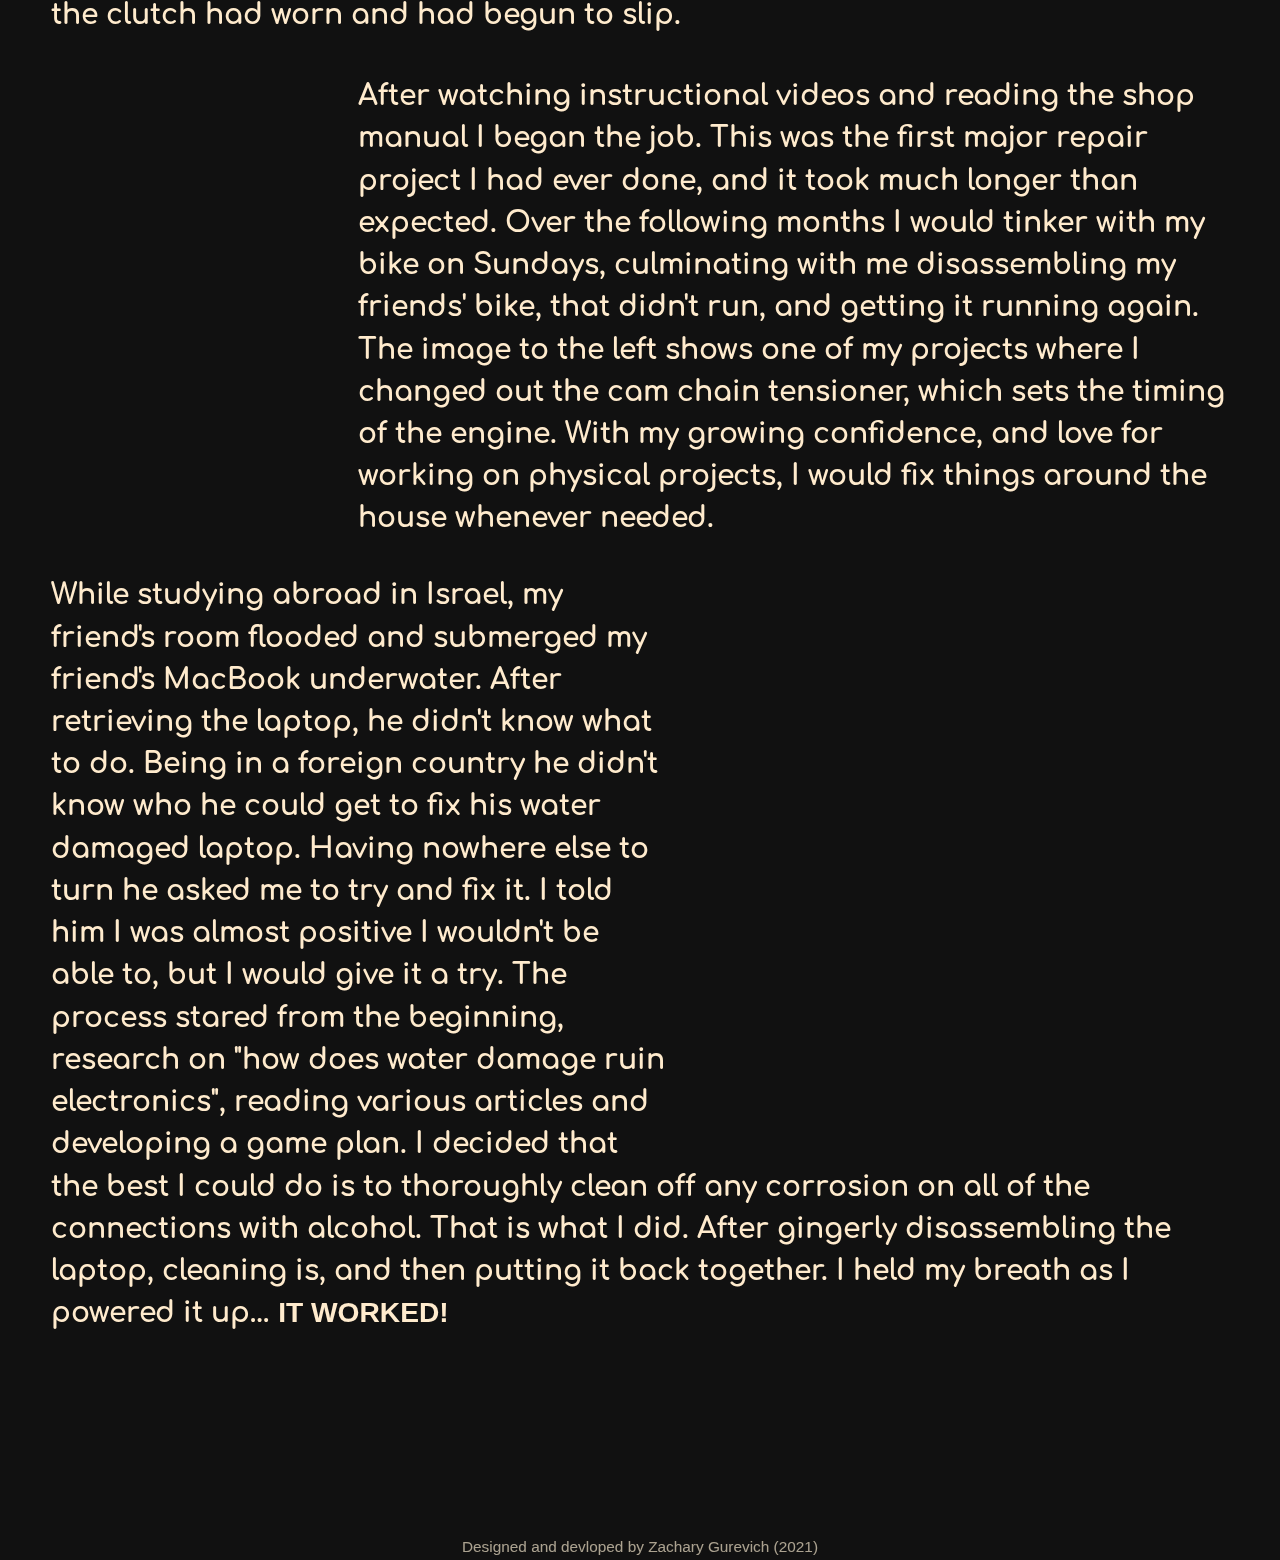
==== commit ea799f7f: "adds smooth image presentation on the page" ====
--- a/index.html
+++ b/index.html
@@ -23,6 +23,7 @@
 
     <script src="./begins-loading.js"></script> 
     <script src="./rellax.js"></script>
+    
 
     <!--            Main Body       -->
 
@@ -55,8 +56,8 @@
   <img class= "rellax-bellow" 
             data-rellax-speed="0"
             data-rellax-mobile-speed="0" 
-            data-rellax-tablet-speed="-0.5" 
-            data-rellax-desktop-speed="-1" id="nav-image" src="./Images/HeaderLarge.jpg" alt="a sunset in Israel">
+            data-rellax-tablet-speed="-0.75" 
+            data-rellax-desktop-speed="-1.25" id="nav-image" src="./Images/HeaderLarge.jpg" alt="a sunset in Israel">
 
 
     <main class="main">
@@ -65,14 +66,14 @@
         <img class= "rellax-bellow" 
             data-rellax-speed="0"
             data-rellax-mobile-speed="0" 
-            data-rellax-tablet-speed="-0.5" 
-            data-rellax-desktop-speed="-1" id= "intro-pic-1" src="./Images/TelAvivChill.jpg" alt="picture of zach">
+            data-rellax-tablet-speed="-0.75" 
+            data-rellax-desktop-speed="-1.25" id= "intro-pic-1" src="./Images/TelAvivChill.jpg" alt="picture of zach">
 
         <img class= "rellax-bellow" 
             data-rellax-speed="0"
             data-rellax-mobile-speed="0" 
-            data-rellax-tablet-speed="-0.5" 
-            data-rellax-desktop-speed="-1" id= "intro-pic-2"  src="./Images/0.jpeg" alt="zach headshot">
+            data-rellax-tablet-speed="-0.75" 
+            data-rellax-desktop-speed="-1.25" id= "intro-pic-2"  src="./Images/0.jpeg" alt="zach headshot">
     
        
         <div class="intro-text-container">
@@ -105,8 +106,8 @@
                     <img 
                     data-rellax-speed="0"
                     data-rellax-mobile-speed="0" 
-                    data-rellax-tablet-speed="-0.5" 
-                    data-rellax-desktop-speed="-1" class="rellax-bellow" id="uic-logo" src="./logos/UIC logo.png" alt="University of Illinois at Chicago logo" loading="lazy">
+                    data-rellax-tablet-speed="-0.75" 
+                    data-rellax-desktop-speed="-1.25" class="rellax-bellow" id="uic-logo" src="./logos/UIC logo.png" alt="University of Illinois at Chicago logo" loading="lazy">
                 </div>
 
             </div>
@@ -118,8 +119,8 @@
                     <img  
                     data-rellax-speed="0"
                     data-rellax-mobile-speed="0" 
-                    data-rellax-tablet-speed="-0.5" 
-                    data-rellax-desktop-speed="-1" class="rellax-bellow" id="MY-Logo" src="./logos/Machonyaakovlogo.png" alt="Machon yaakov logo" loading="lazy">
+                    data-rellax-tablet-speed="-0.75" 
+                    data-rellax-desktop-speed="-1.25" class="rellax-bellow" id="MY-Logo" src="./logos/Machonyaakovlogo.png" alt="Machon yaakov logo" loading="lazy">
                 </div>
 
                 <div class="MY-portion" id="MY-description" >
@@ -162,7 +163,7 @@
                     <div class="RFcard-holder" >
                         <div class="RFcard-Inner" >
                             <div class="RFfront-side" id="front-side1">
-                                <img class="RF-image" src="./Royal Flush/RF1.png" alt="Lavatory Locator screen" loading="lazy">
+                                <img class="RF-image" id="RFimage1" src="./Royal Flush/RF1.png" alt="Lavatory Locator screen" loading="lazy">
                             </div>
                             <div class="RFback-side" id="back-side1">
                                 <p> This screen would display the map, 
@@ -236,8 +237,8 @@
             <section class="h-portion" style="height: 32vw;">
                 <img  data-rellax-speed="0"
                 data-rellax-mobile-speed="0" 
-                data-rellax-tablet-speed="-0.5" 
-                data-rellax-desktop-speed="-1" class="motorcycle-img rellax-bellow " src="./Images/’93 Nighthawk.png" alt="motorcycle image">
+                data-rellax-tablet-speed="-0.75" 
+                data-rellax-desktop-speed="-1.25" id="motorcycle-img" class="rellax-bellow " src="./Images/’93 Nighthawk.png" alt="motorcycle image">
                 <p class="motorcycle-text">
                     In the spring of 2018, I bought my first motorcycle. I fell in love with riding and I would ride it everywhere. 
                     When I rode it to school it would wake me up in the morning and get me ready to learn. 
@@ -250,8 +251,8 @@
             <section class="h-portion">
                 <img data-rellax-speed="0"
                 data-rellax-mobile-speed="0" 
-                data-rellax-tablet-speed="-0.5" 
-                data-rellax-desktop-speed="-1" class="engine-img rellax-bellow " src="./Images/Cam chain.png" alt="motorcycle engine image">
+                data-rellax-tablet-speed="-0.75" 
+                data-rellax-desktop-speed="-1.25" id="engine-img" class="rellax-bellow " src="./Images/Cam chain.png" alt="motorcycle engine image">
                 <p class="engine-text">
                     After watching instructional videos and reading the shop manual I began the job. This was the first major repair project I had ever done, 
                     and it took much longer than expected. Over the following months I would tinker with my bike on Sundays, 
@@ -264,8 +265,8 @@
             <section class="h-portion">
                 <img data-rellax-speed="0"
                 data-rellax-mobile-speed="0" 
-                data-rellax-tablet-speed="-0.5" 
-                data-rellax-desktop-speed="-1"  class="macbook-img rellax-bellow " src="./Images/Motherboard.png" alt="disassembled laptop image">
+                data-rellax-tablet-speed="-0.75" 
+                data-rellax-desktop-speed="-1.25" id="macbook-img" class="rellax-bellow " src="./Images/Motherboard.png" alt="disassembled laptop image">
                 <p class="macbook-text">
                     While studying abroad in Israel, my friend&#39;s room flooded and submerged my friend&#39;s MacBook underwater.  
                     After retrieving the laptop, he didn&#39;t know what to do. Being in a foreign country he didn&#39;t know who he could get to fix his water damaged laptop. 
@@ -286,4 +287,5 @@
     <p> Designed and devloped by Zachary Gurevich (2021)</p>
 </footer>
 
-<script src="script.js"></script>+<script src="script.js"></script>
+<script src = "smooth-appear.js" ></script>--- a/style.css
+++ b/style.css
@@ -45,7 +45,7 @@
     height: 120%;
     width: 103%;
     z-index: 1005;
-    transition: opacity 1.5s ease-in-out;
+    transition: opacity 2s ease-in-out;
 }
 
 
@@ -76,6 +76,13 @@
 
 
 
+.hidden_img{
+    opacity: 0;
+}
+
+.smooth_appear{
+    opacity: 100; 
+}
 
 
 .seperation-line{
@@ -172,6 +179,7 @@
     margin-right: 3%;
     margin-bottom: 5%;
     border-radius: 2%;
+    transition: opacity 0.75s ease-in, height 0.75s linear;
 }
 
 #intro-pic-2{
@@ -180,6 +188,7 @@
     z-index: 2;
     border-radius: 2%;
     box-shadow: 4px 4px 15px 1px black;
+    transition: opacity 0.75s ease-in, height 0.75s linear;
 }
 
 .intro-text-container{
@@ -230,10 +239,10 @@
         }
             .uic-portion img{
                 position: relative;
-               
                 width: 100%;
                 float: right; 
                 vertical-align: middle;  
+                transition: opacity 0.75s ease-in, height 0.75s linear;
             }
 
         #uic-description {
@@ -272,9 +281,9 @@
     }
         .MY-portion img{
             position: relative;
-           
             width: 100%;
             float: left;
+            transition: opacity 0.75s ease-in, height 0.75s linear;
         }
 
     #MY-description {
@@ -335,7 +344,7 @@
         table-layout: auto;
         width: 83vw;
         padding: 1vw 0 4vw 2.5vw;
-
+        transition: opacity 0.75s ease-in, height 0.75s linear;
     }
 
     .RFcard-holder{
@@ -365,6 +374,7 @@
         }
             .RF-image{
                 width: 100%;
+                transition: opacity 0.75s ease-in, height 0.75s linear;
             }
 
 
@@ -373,6 +383,7 @@
         }
             #RF-joined3-4{
                 width: 100%;
+                transition: opacity 0.75s ease-in, height 0.75s linear;
             }
         
         .RFback-side{
@@ -435,6 +446,7 @@
             margin: 3% 3% 0 5%;
             width: 40vw;
             box-shadow: 2px 2px 10px 1px black;
+            transition: opacity 0.75s ease-in, height 0.75s linear;
         }
         #PG_container a{
             display: inline-block;
@@ -483,20 +495,21 @@
         box-shadow: 2px 2px 8px 0.5px black;
         border-radius: 2%;
         margin: 1% 4% 2% 4%;
-    }
-
-.motorcycle-img{
+        transition: opacity 0.75s ease-in, height 0.75s linear;
+    }
+
+#motorcycle-img{
     position: relative;
     width: 30vw;
     float: right;
 }
 
-.engine-img{
+#engine-img{
     position: relative;
     width: 20vw;
     float: left;
 }
-.macbook-img{
+#macbook-img{
     position: relative;
     width: 40vw;
     float: right;
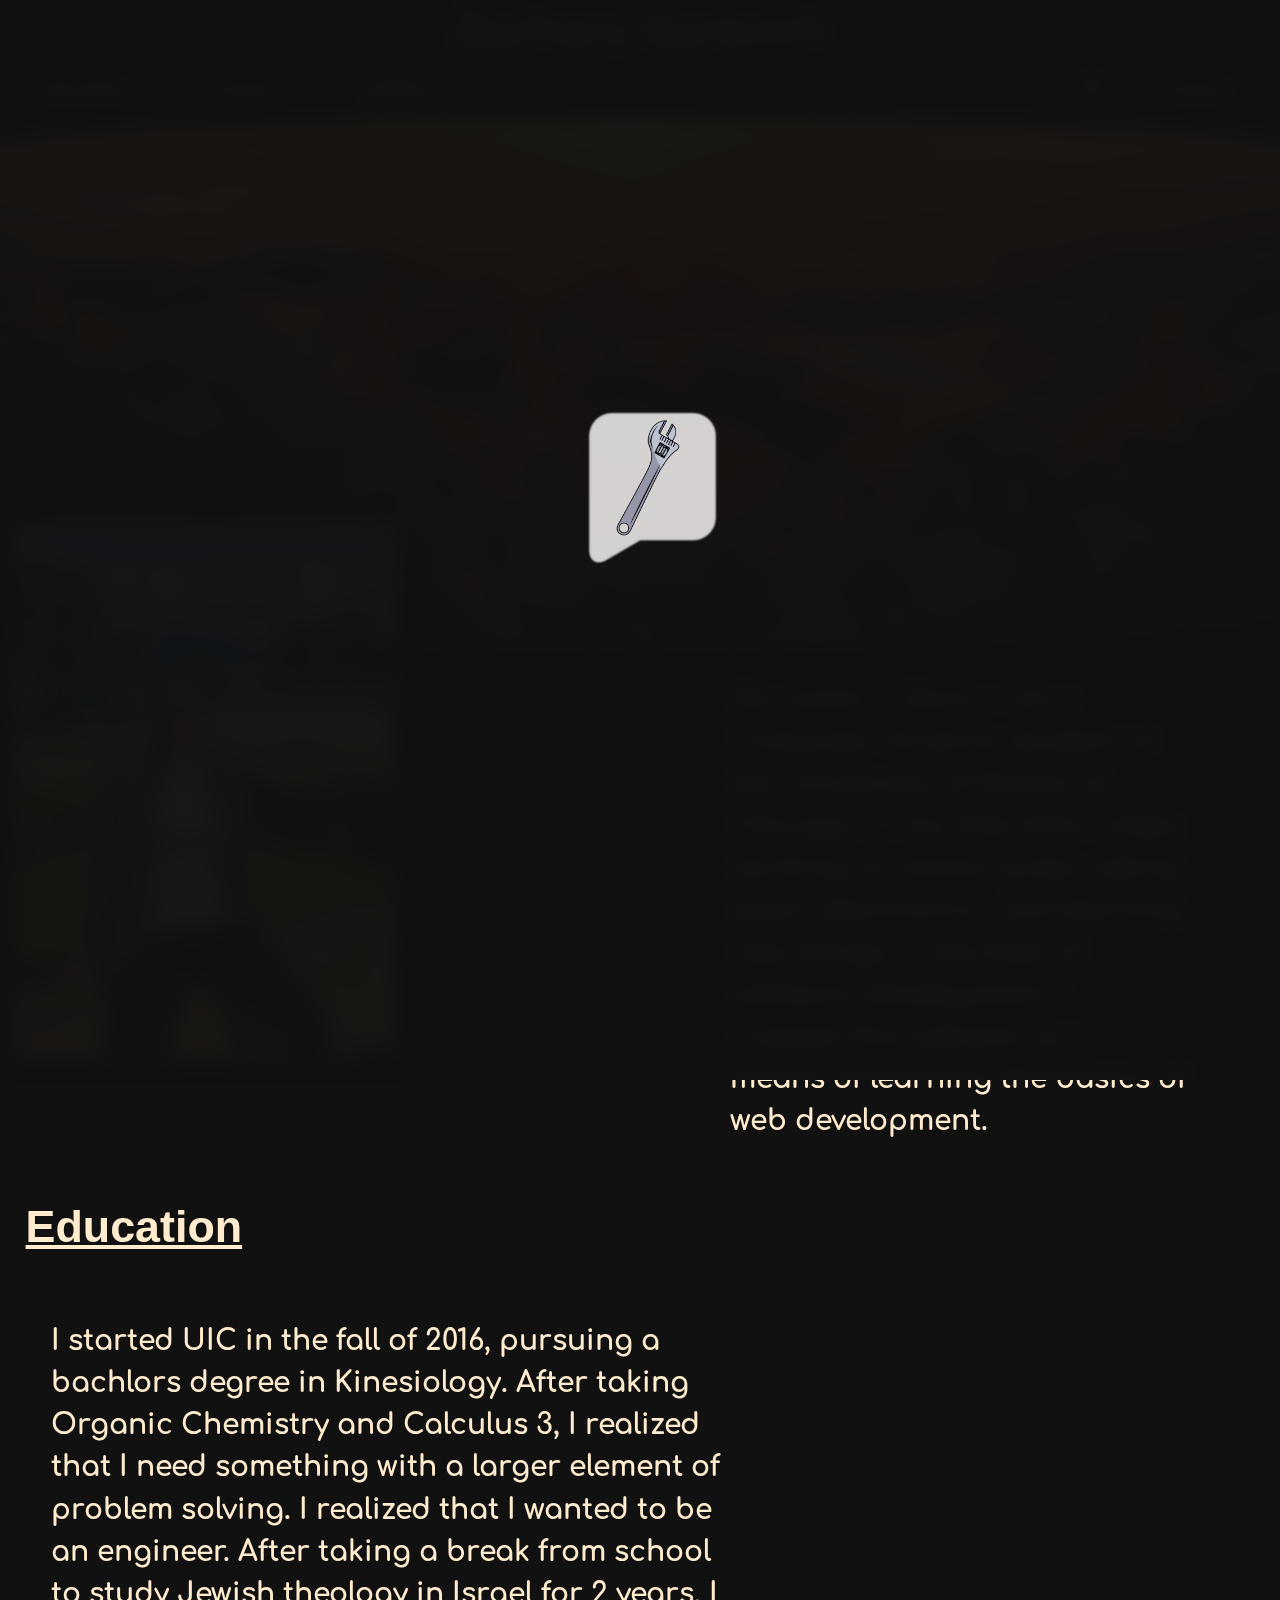
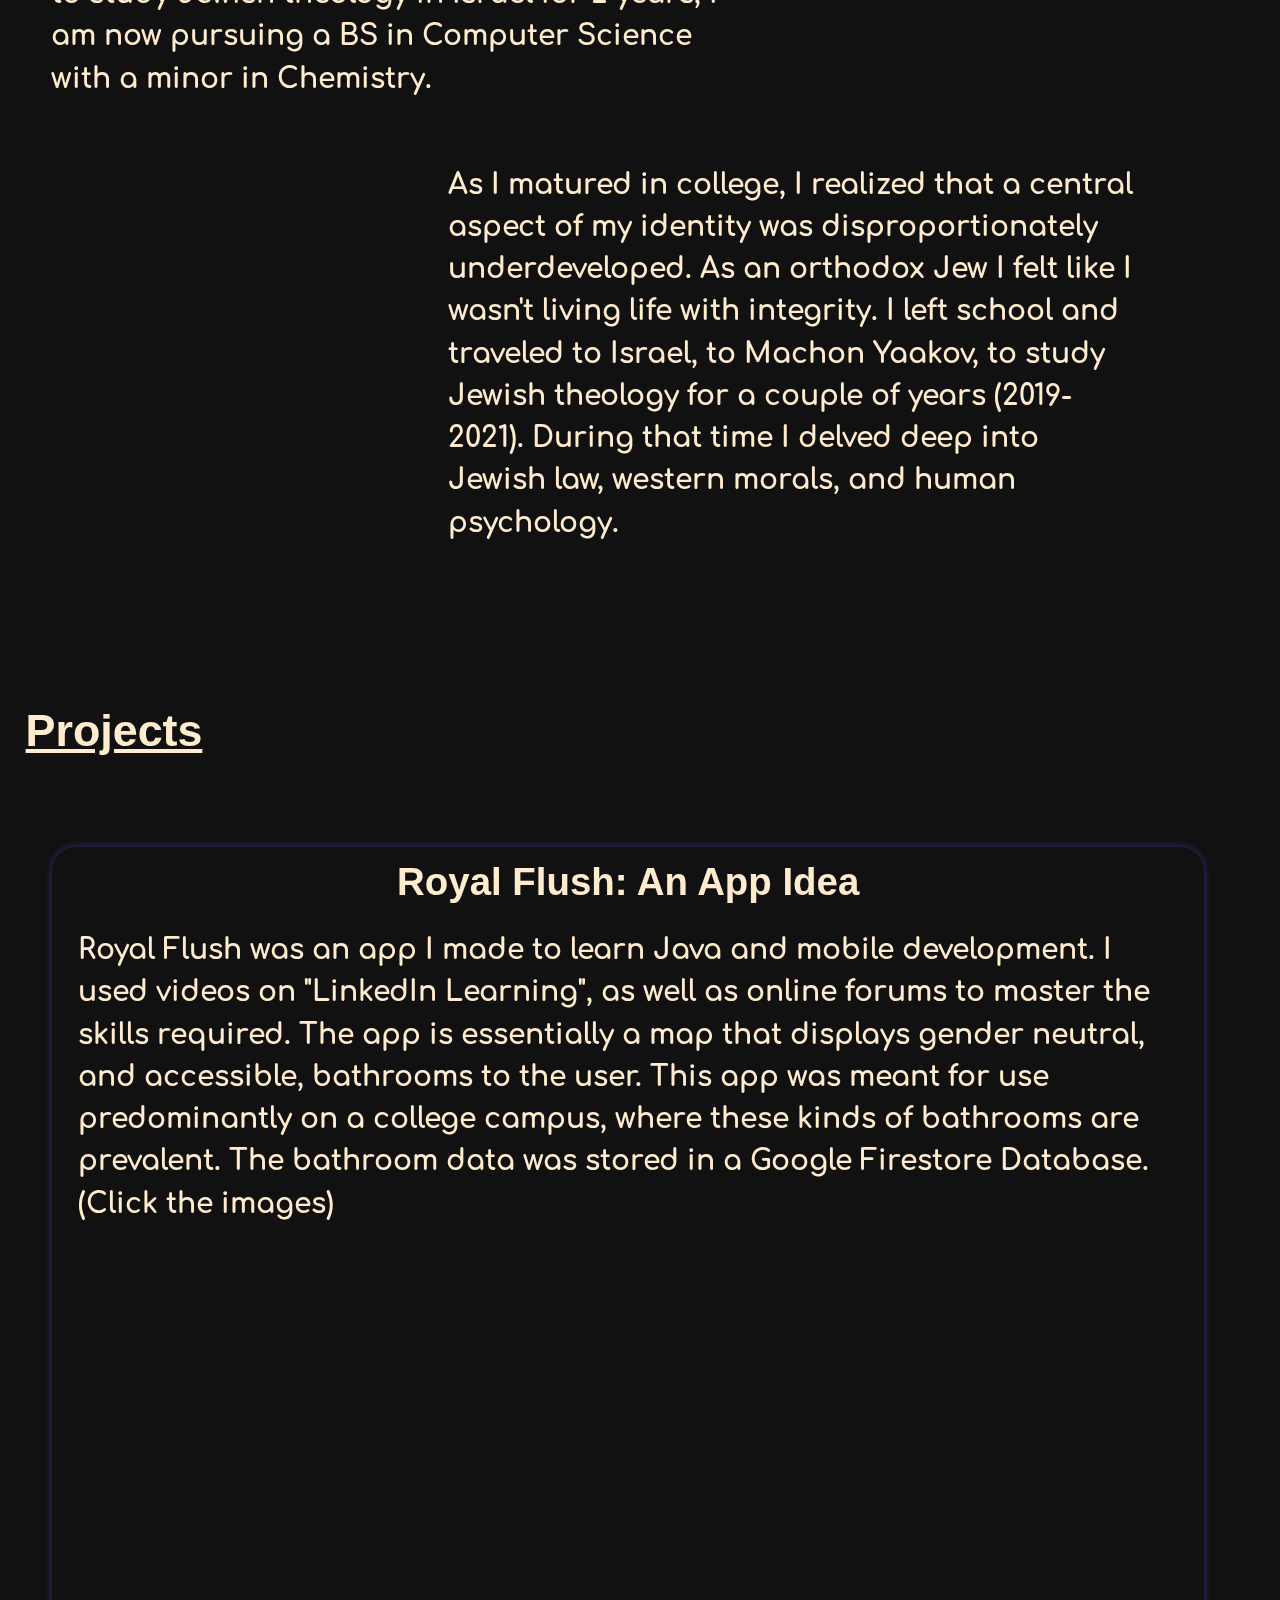
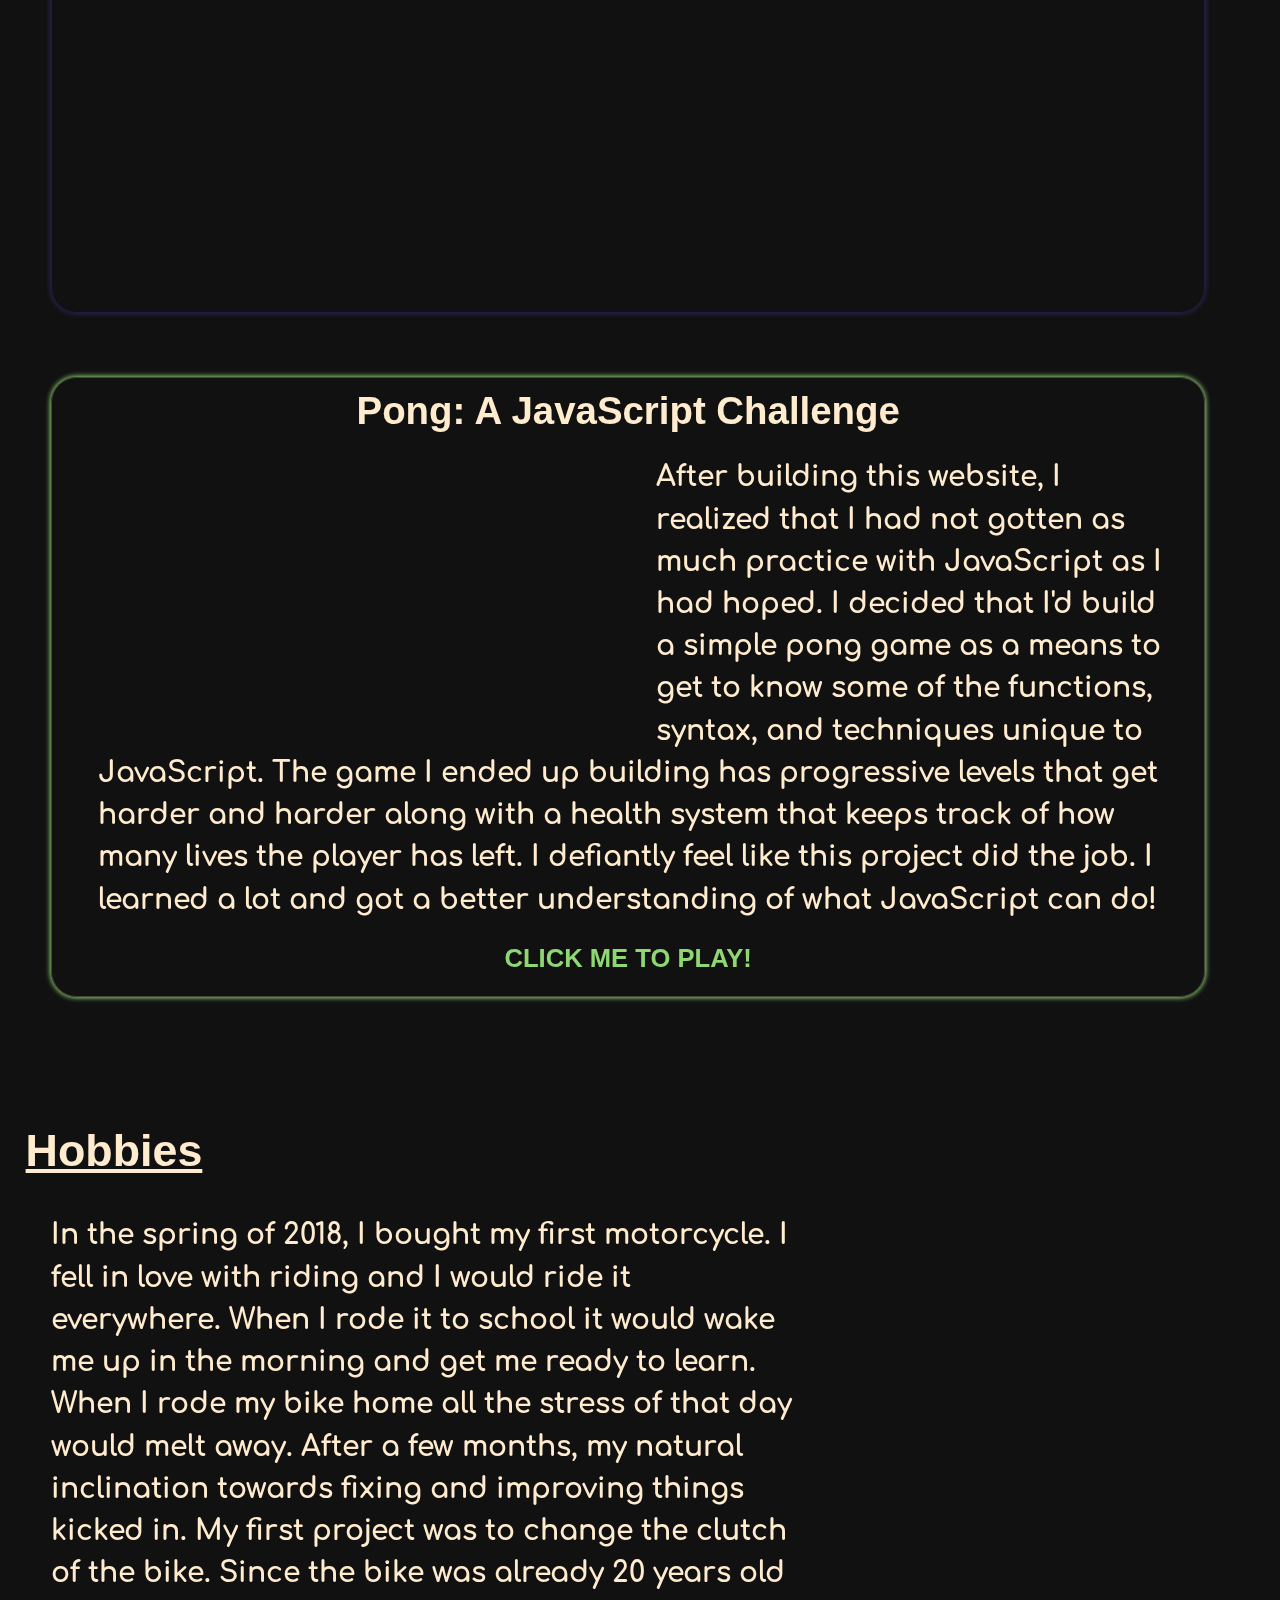
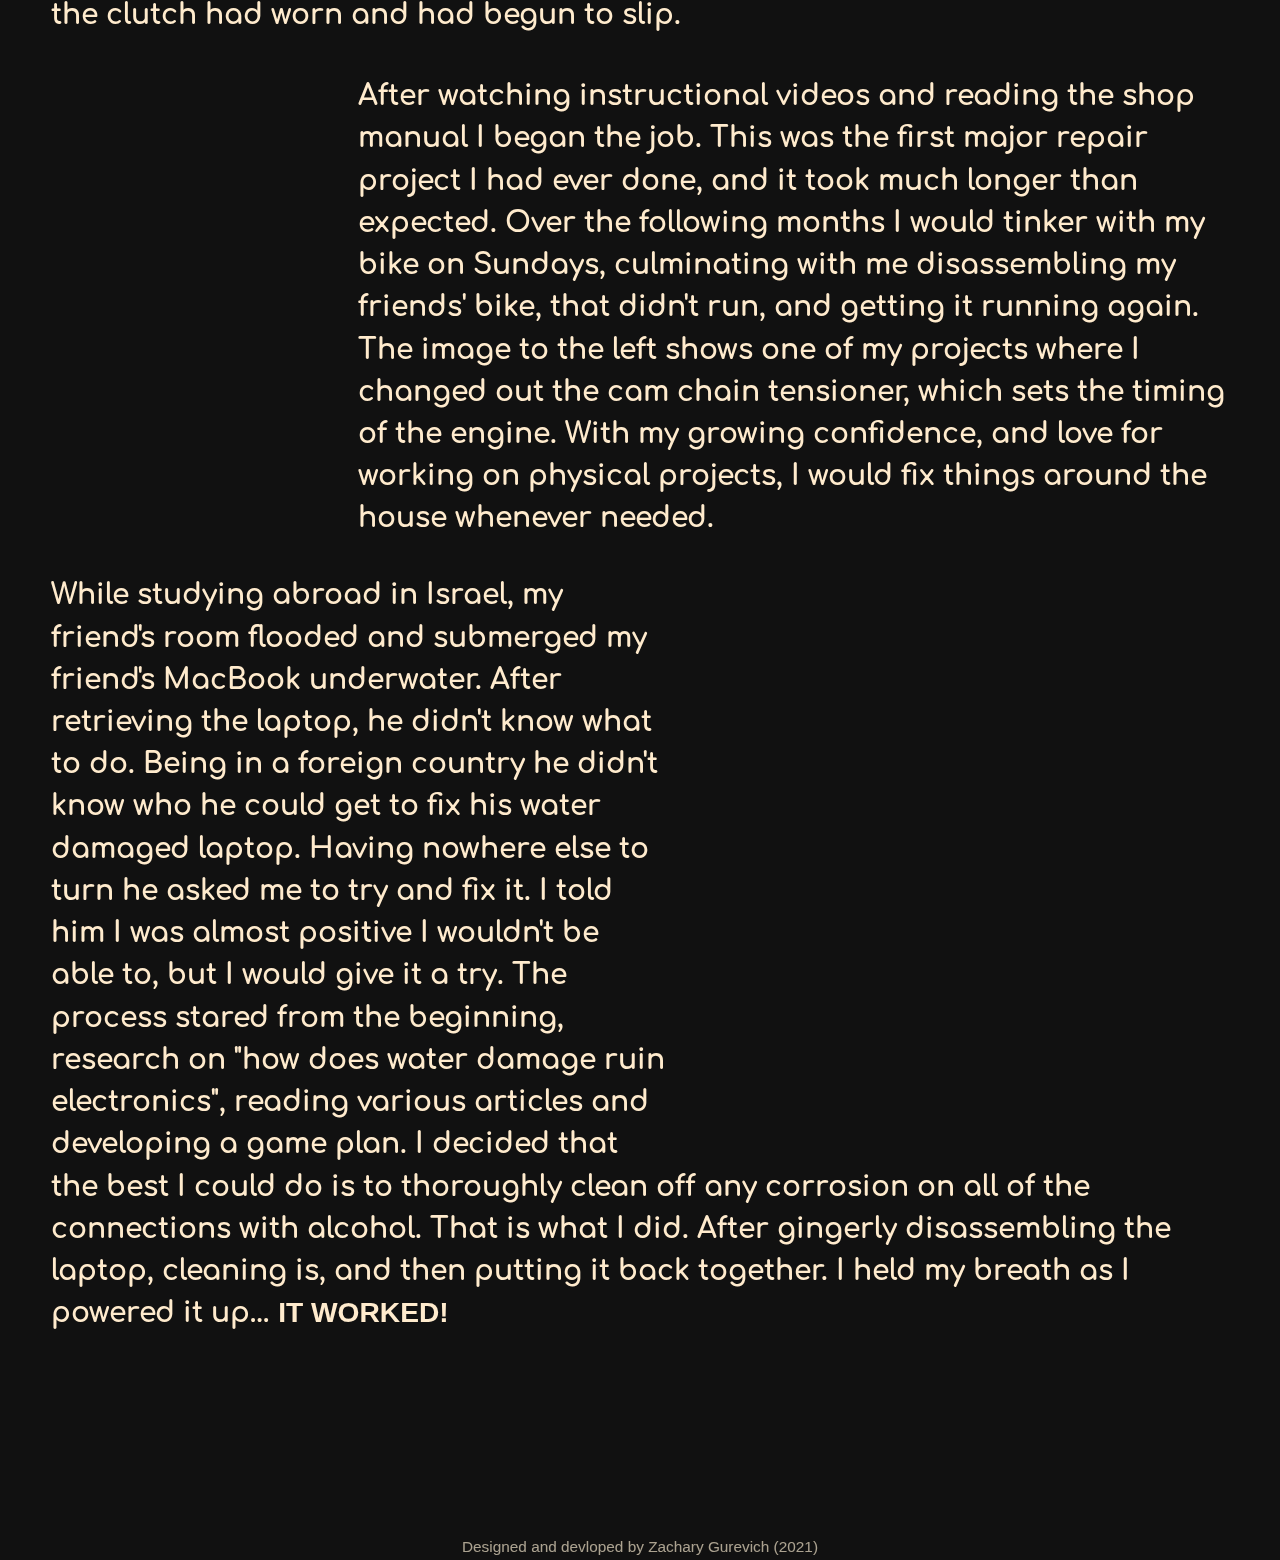
==== commit 5715d86d: "changed favicon and removed parallel scroll" ====
--- a/index.html
+++ b/index.html
@@ -8,7 +8,17 @@
     <meta http-equiv="x-ua-compatible" content="ie=edge"> 
     
     <title> Zach's Profile</title>
-    <link rel="shortcut icon" href="./logo.ico">
+
+    <!-- <link rel="shortcut icon" href="./logo.ico"> -->
+
+    <link rel="apple-touch-icon" sizes="180x180" href="./Favicon/apple-touch-icon.png">
+    <link rel="icon" type="image/png" sizes="32x32" href="./Favicon/favicon-32x32.png">
+    <link rel="icon" type="image/png" sizes="16x16" href="./Favicon/favicon-16x16.png">
+    <link rel="manifest" href="./Favicon/site.webmanifest">
+    <link rel="mask-icon" href="./Favicon/safari-pinned-tab.svg" color="#111111">
+    <meta name="msapplication-TileColor" content="#2b5797">
+    <meta name="theme-color" content="#ffffff">
+
 </Head>
 
 <Body>
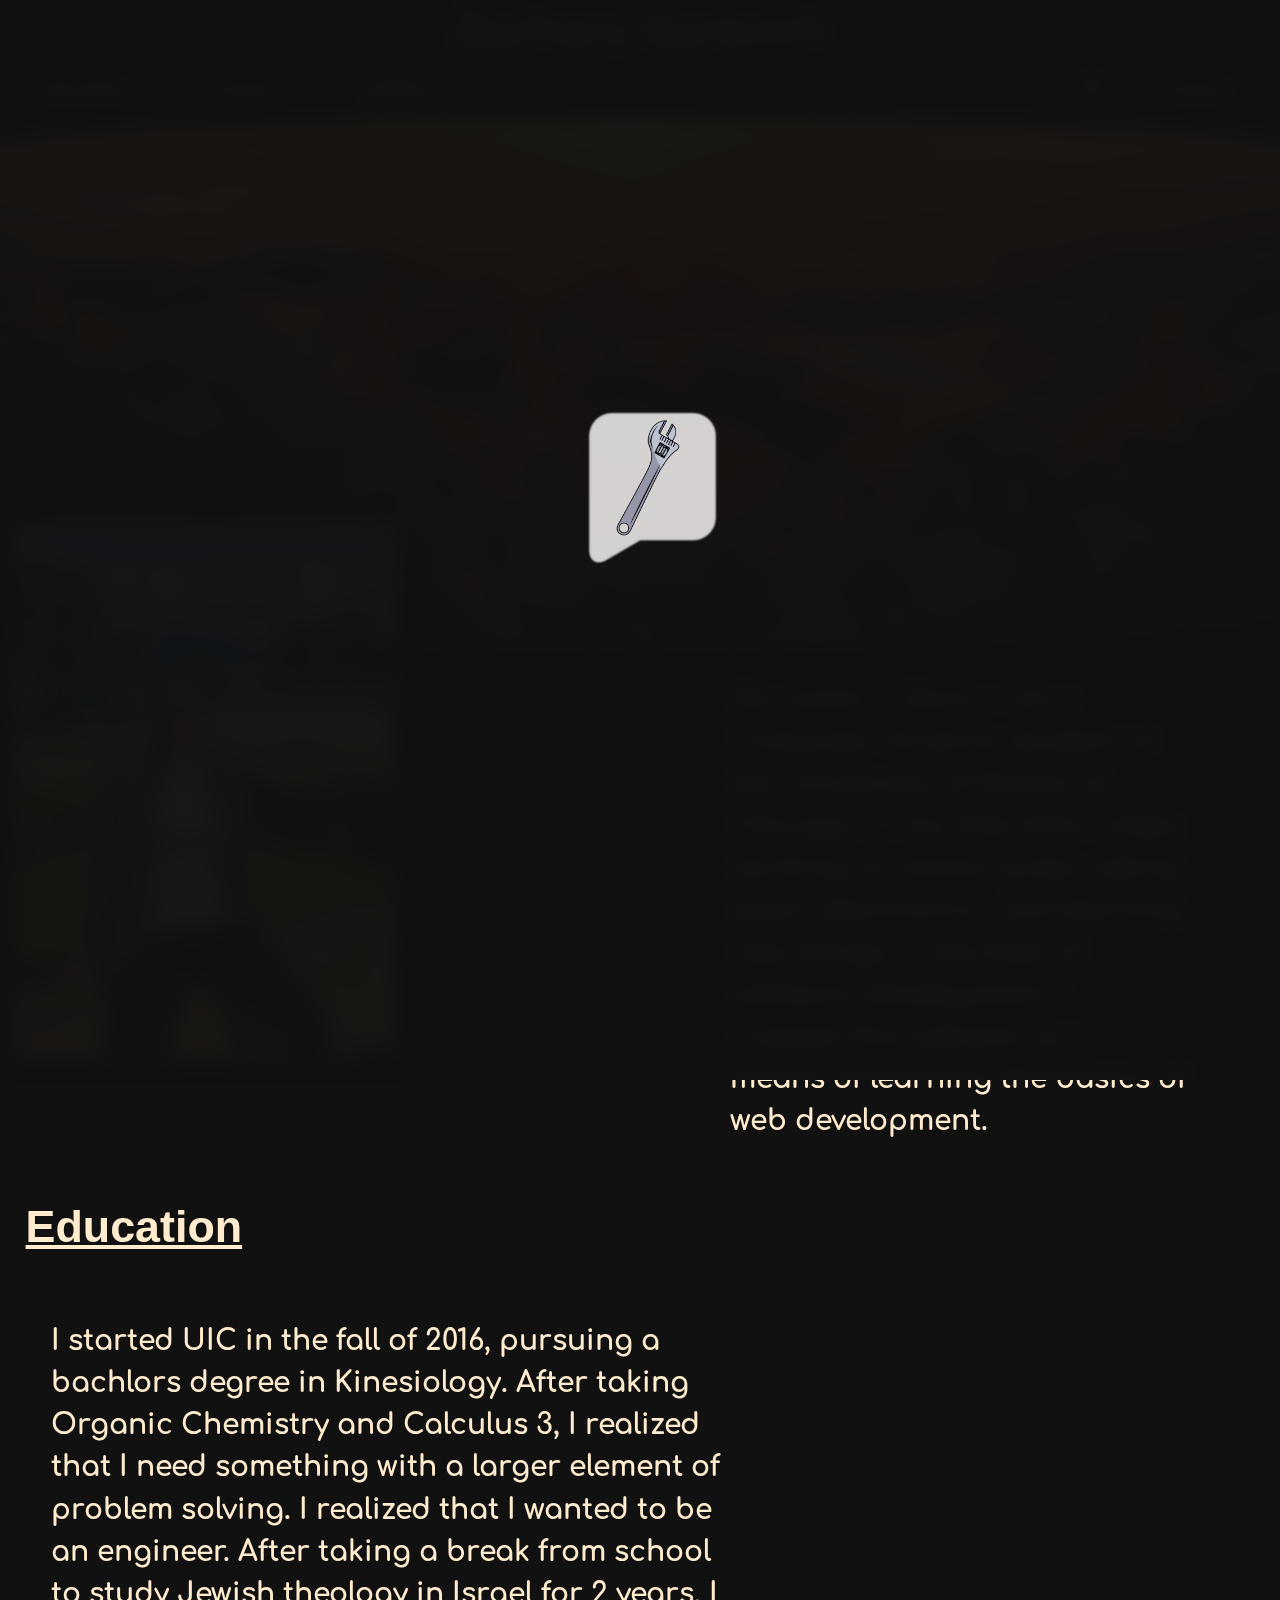
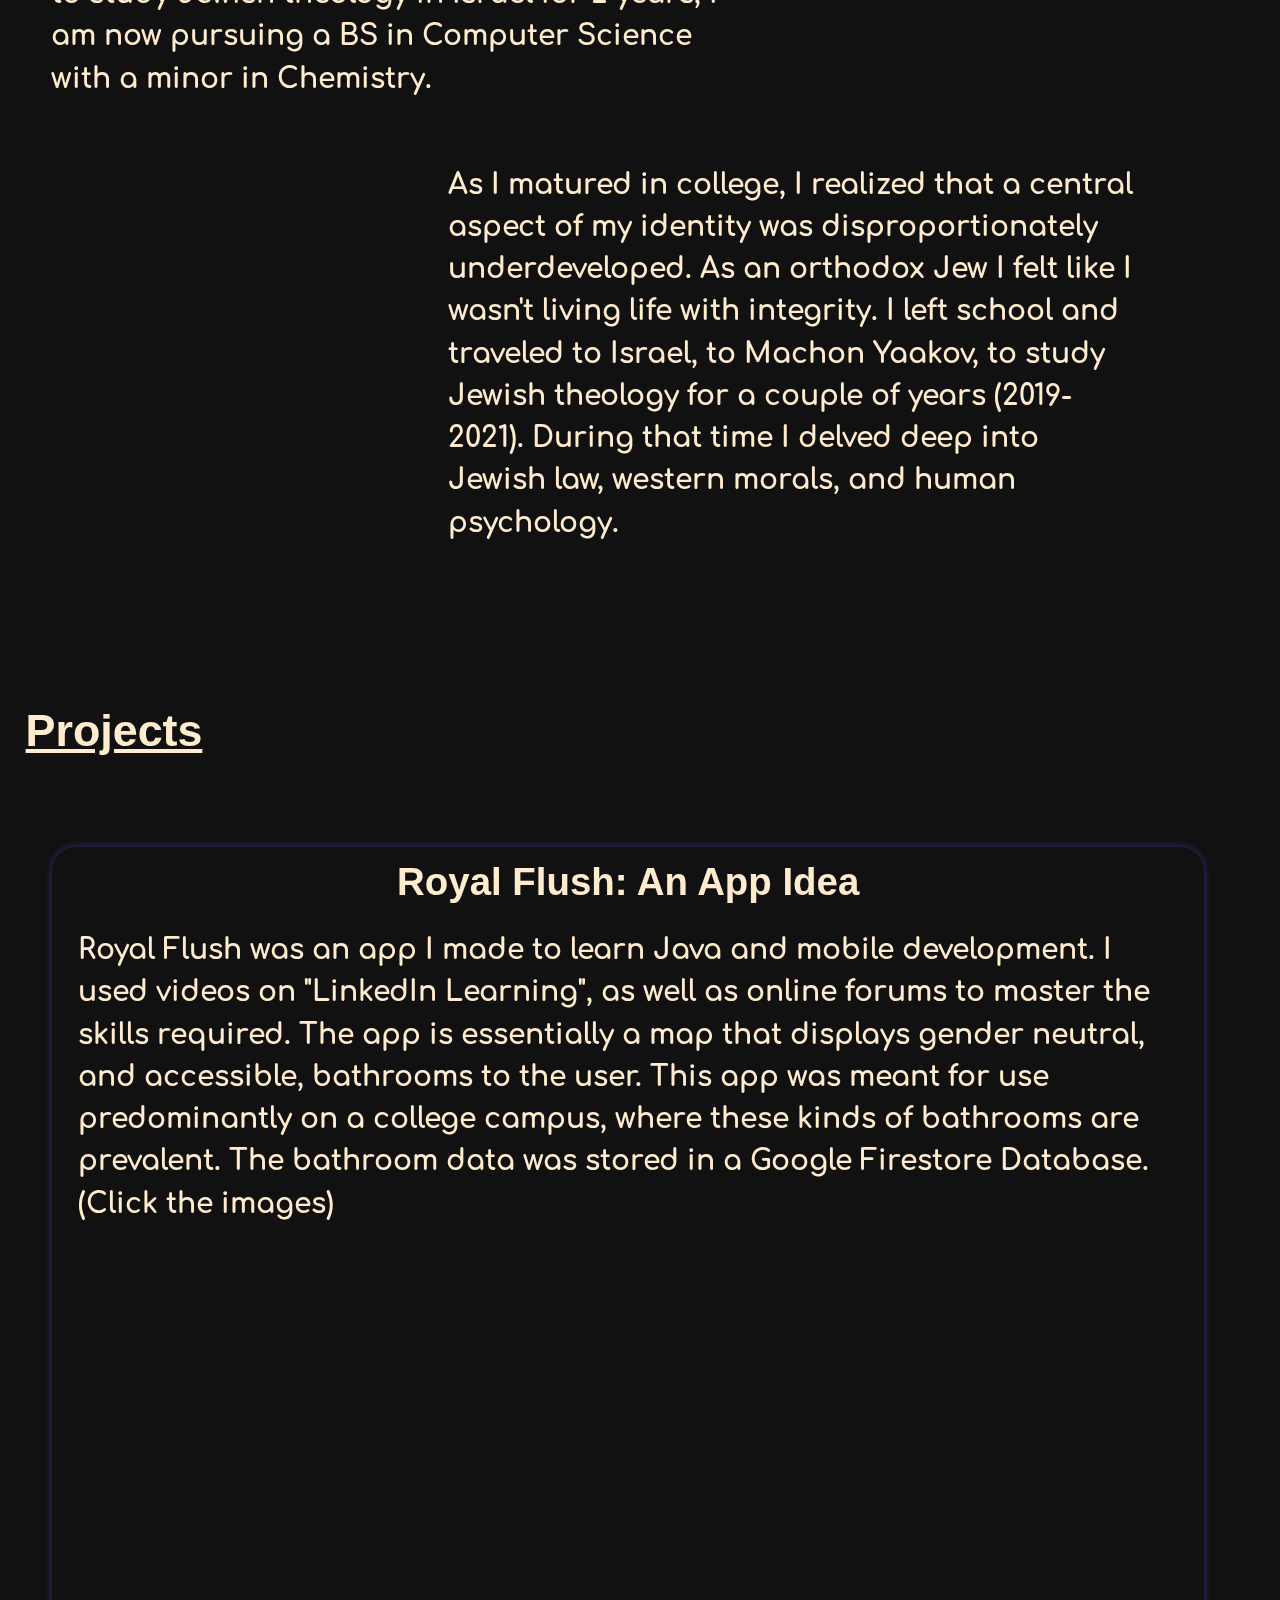
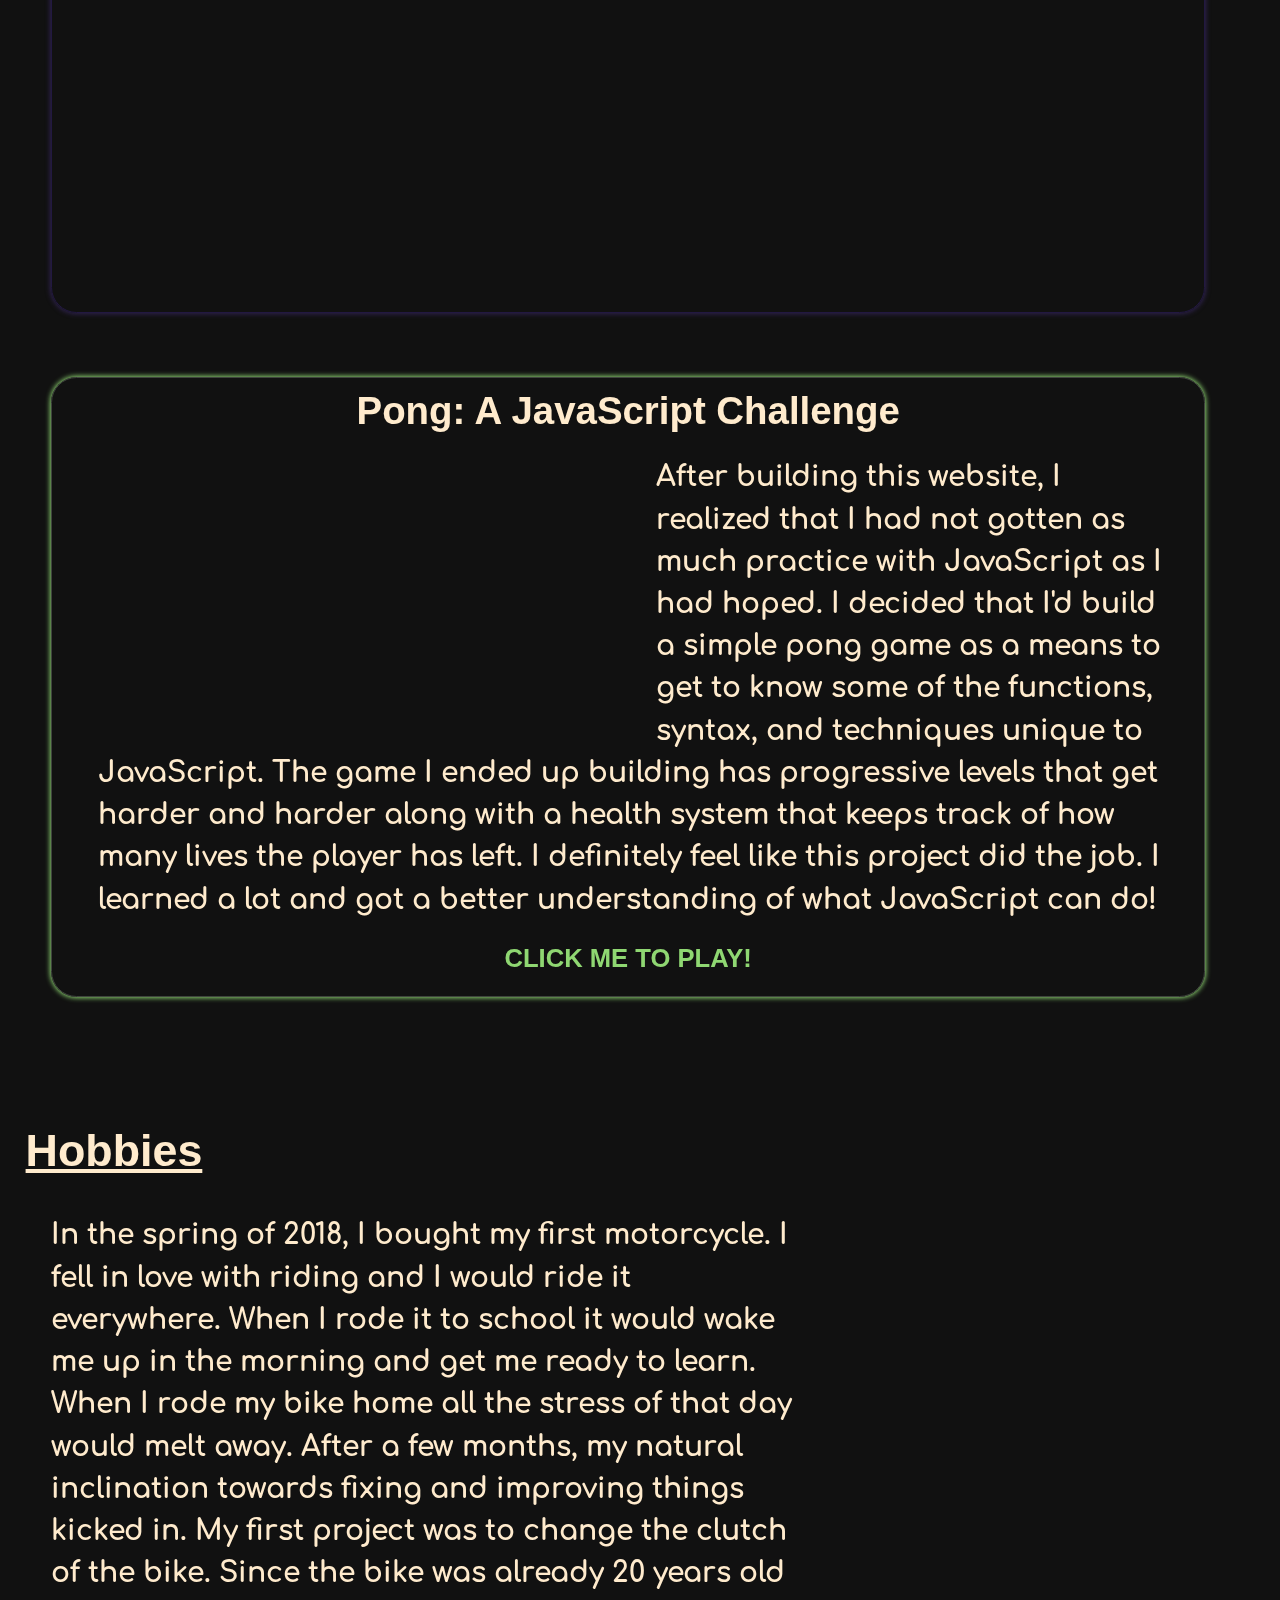
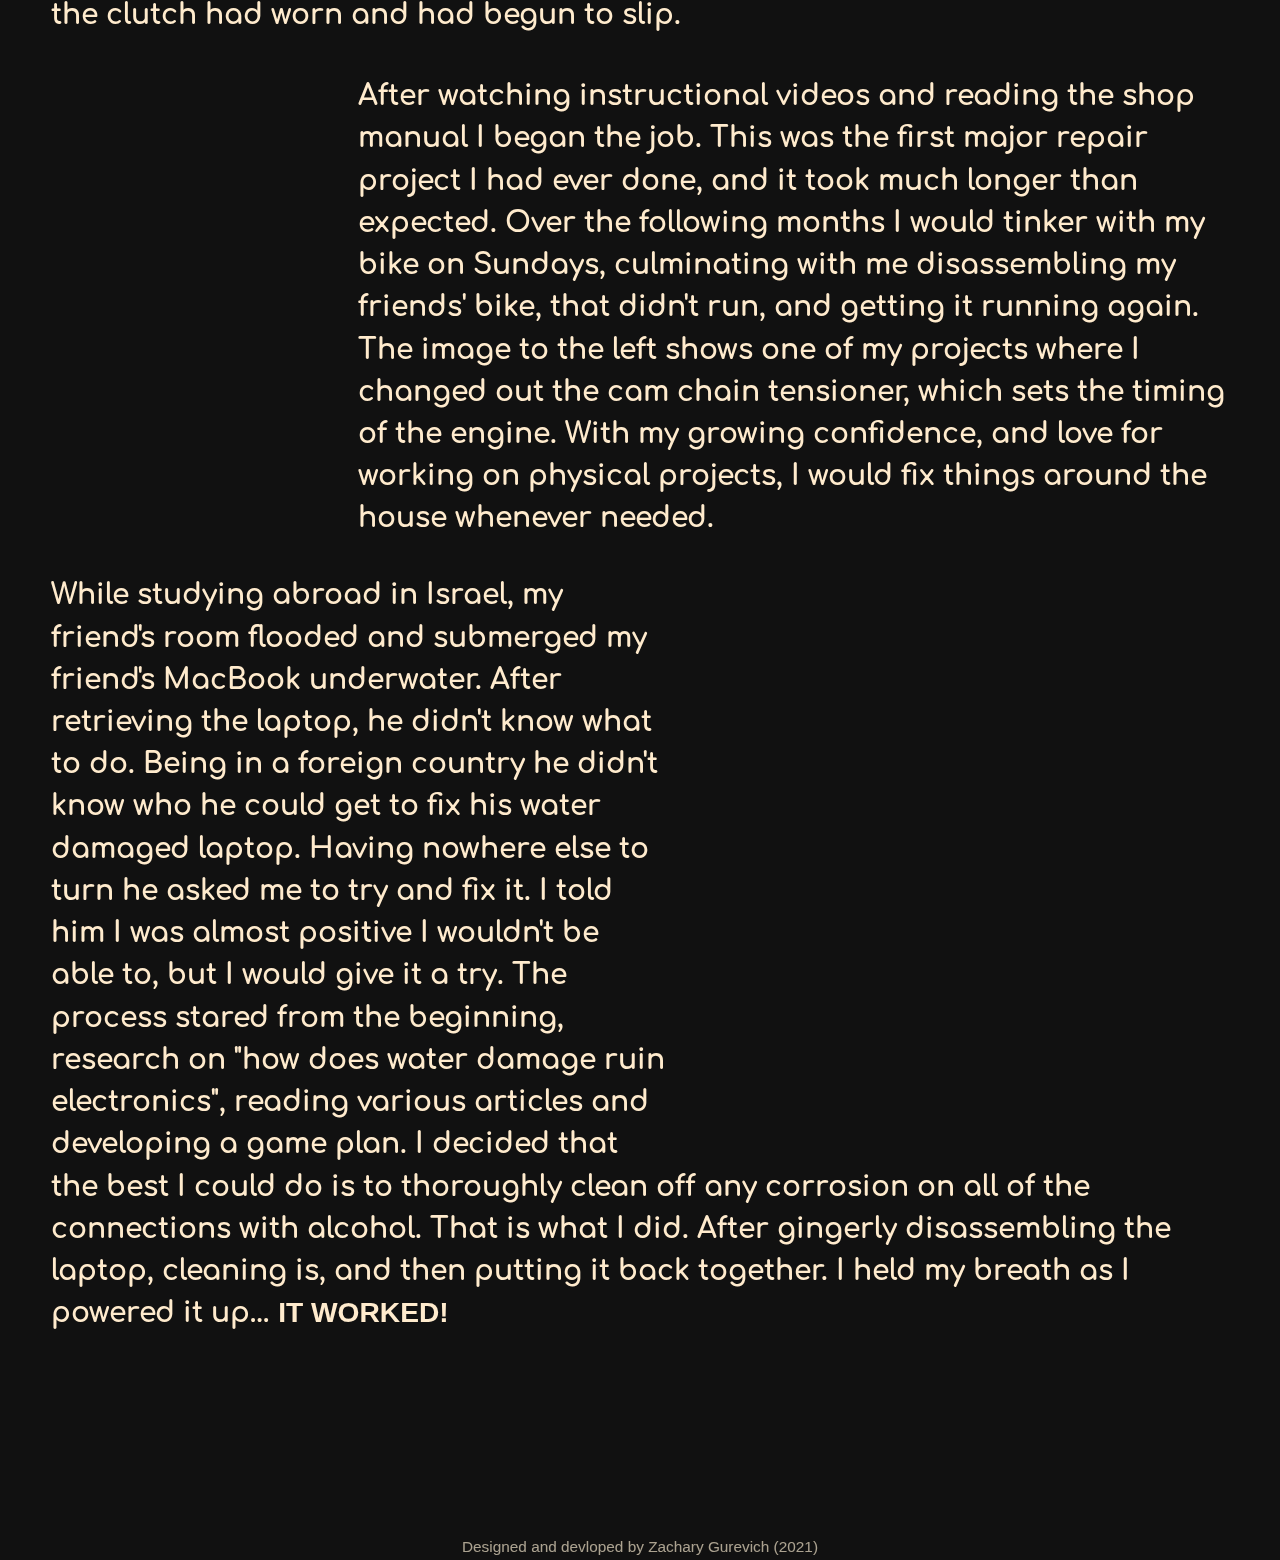
==== commit 494b00df: "Update index.html" ====
--- a/index.html
+++ b/index.html
@@ -228,7 +228,7 @@
                     After building this website, I realized that I had not gotten as much practice with JavaScript as I had hoped. 
                     I decided that I&#39;d build a simple pong game as a means to get to know some of the functions, syntax, and techniques unique to JavaScript.
                     The game I ended up building has progressive levels that get harder and harder along with a health system that keeps track of how many lives the player has left. 
-                    I defiantly feel like this project did the job. I learned a lot and got a better understanding of what JavaScript can do!
+                    I definitely feel like this project did the job. I learned a lot and got a better understanding of what JavaScript can do!
                 </p>
                 <a id="PG_link" href="https://zacg1234.github.io/Pong_Game/" target="_blank" rel="noopener noreferrer"> <b>CLICK ME TO PLAY!</b> </a>
 
@@ -298,4 +298,4 @@
 </footer>
 
 <script src="script.js"></script>
-<script src = "smooth-appear.js" ></script>+<script src = "smooth-appear.js" ></script>
